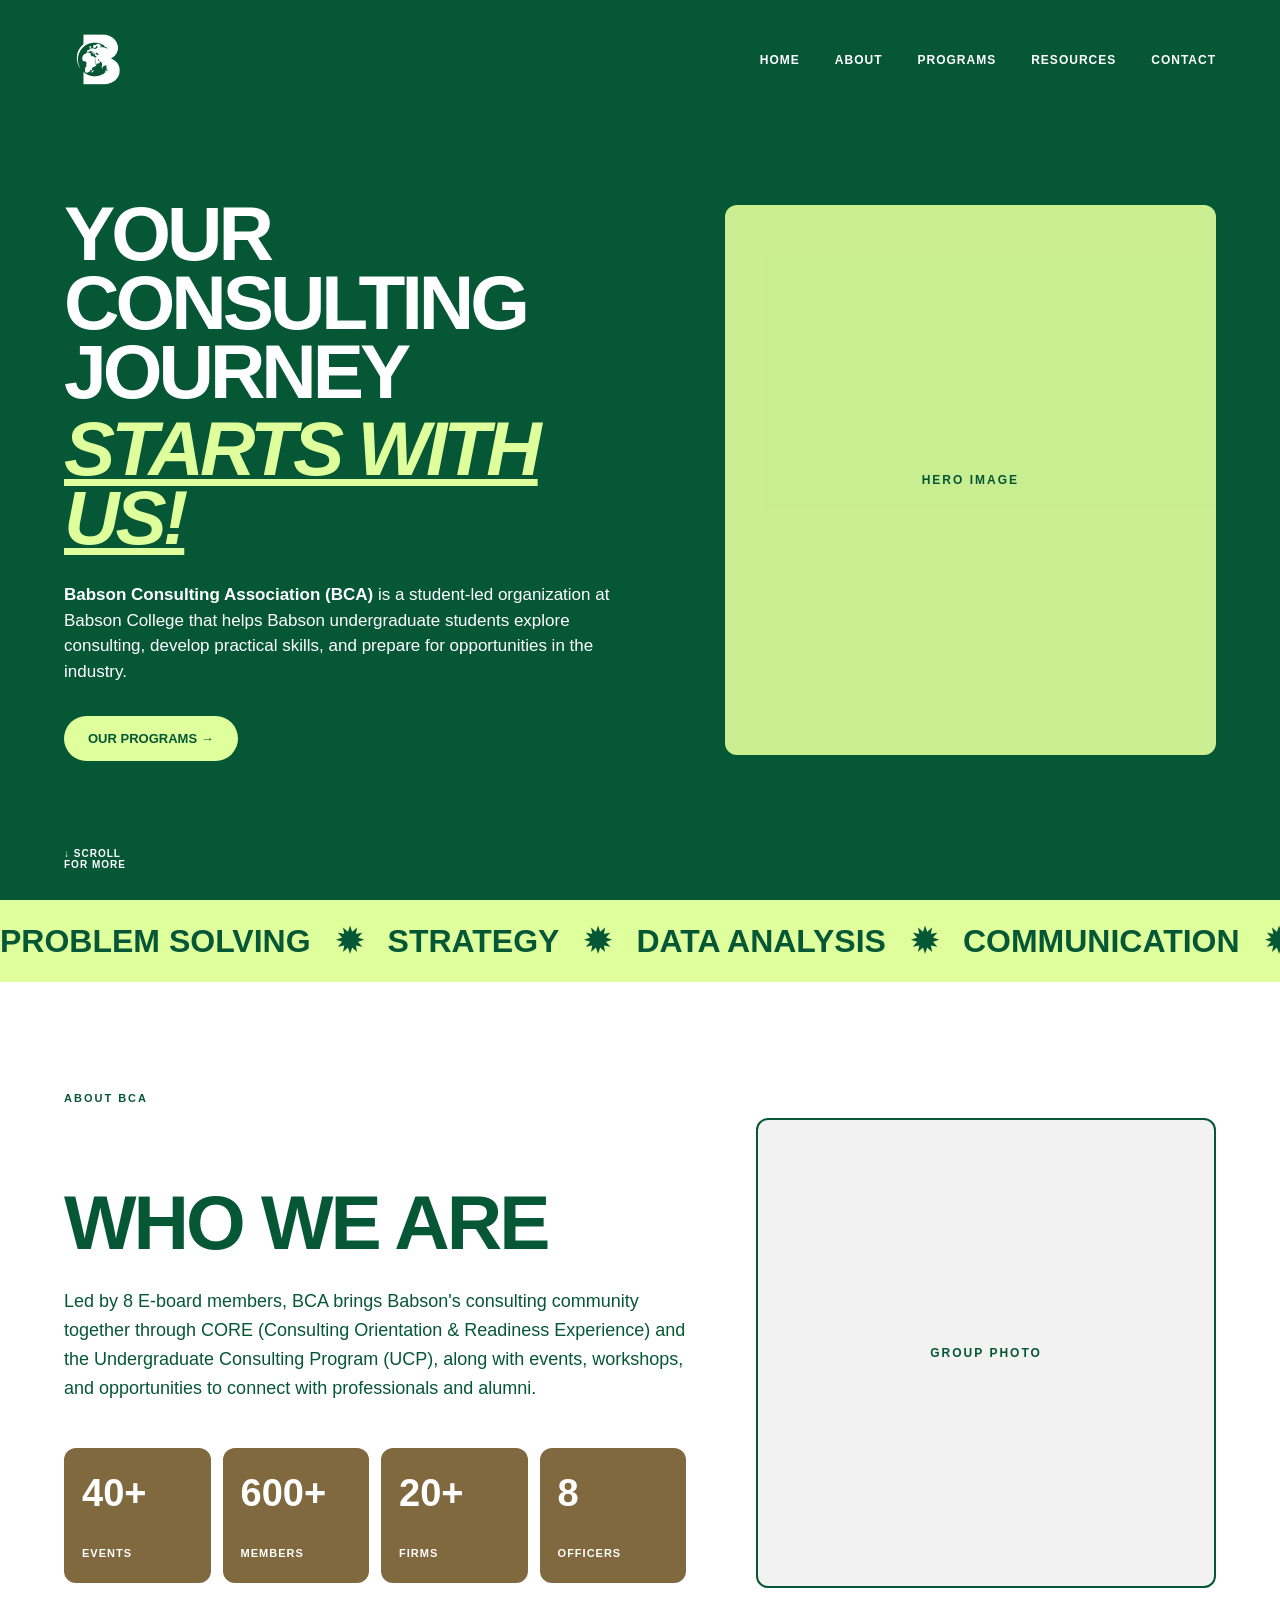
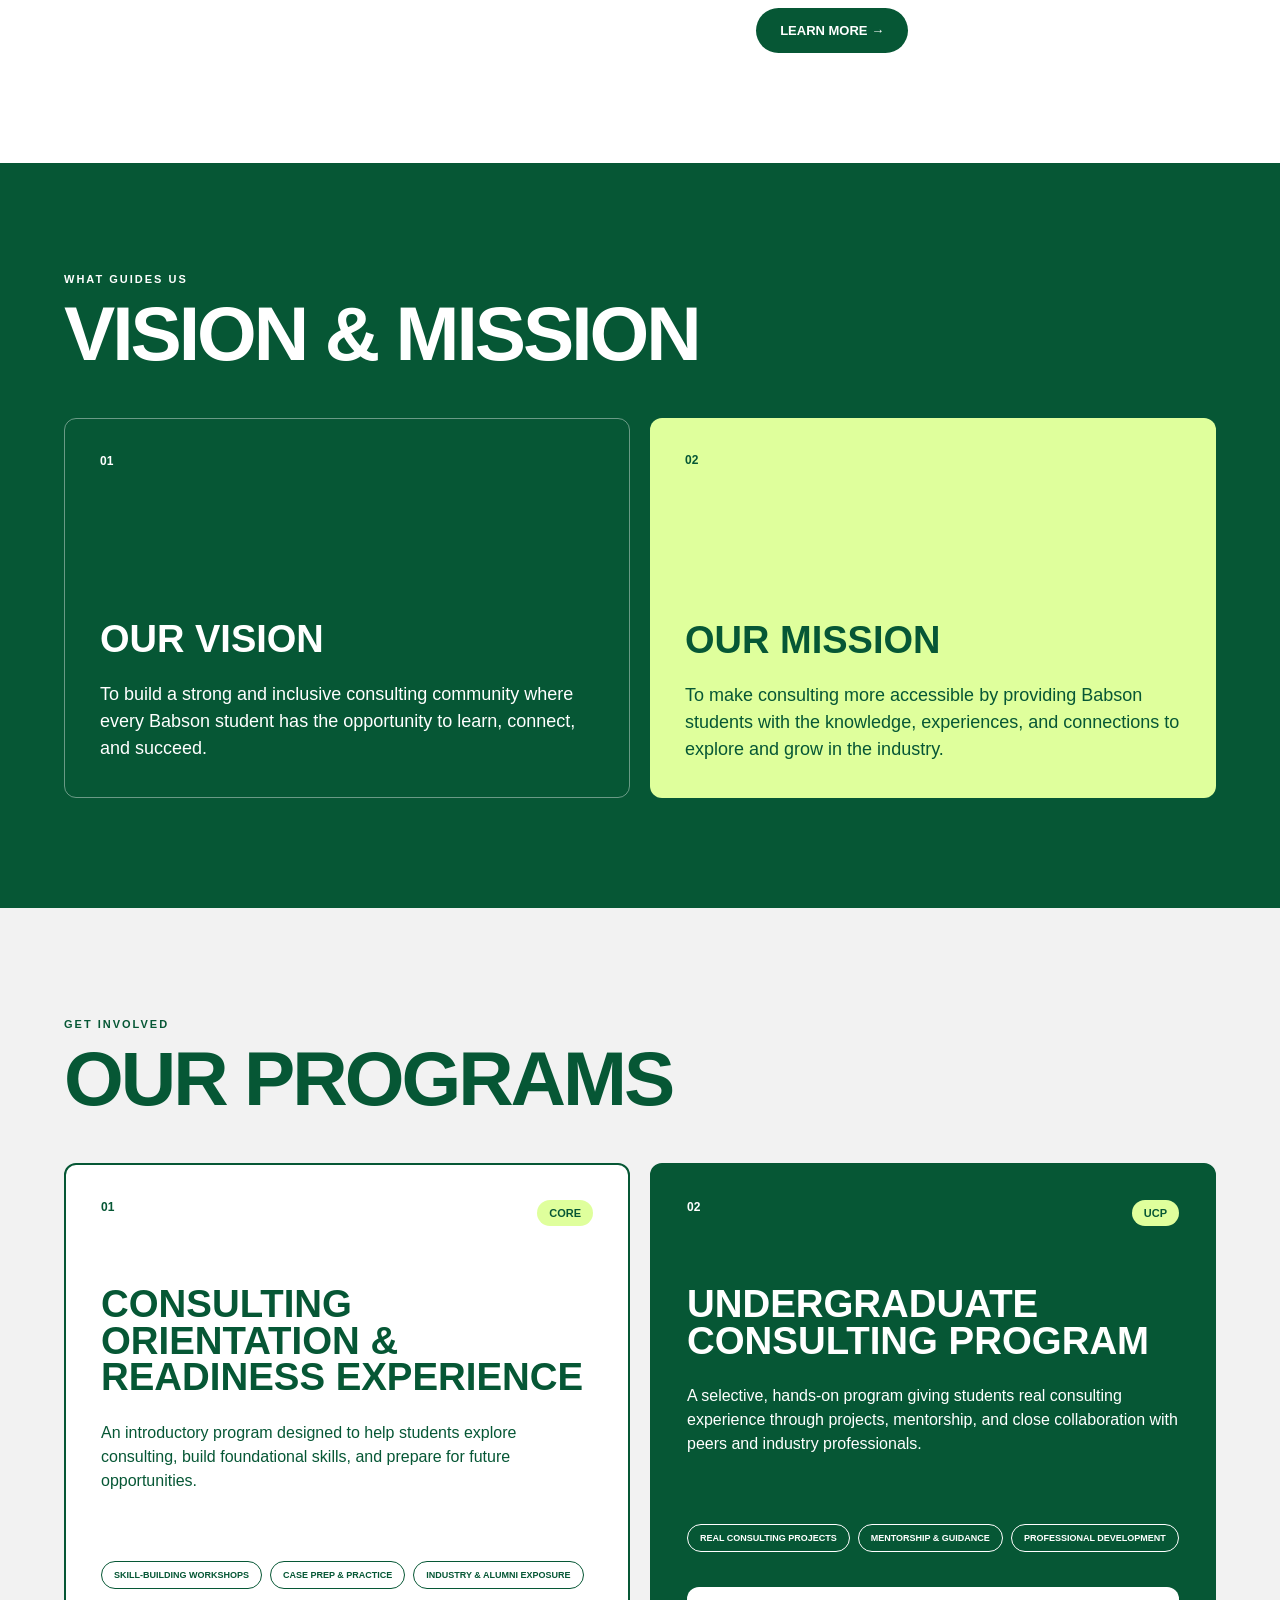
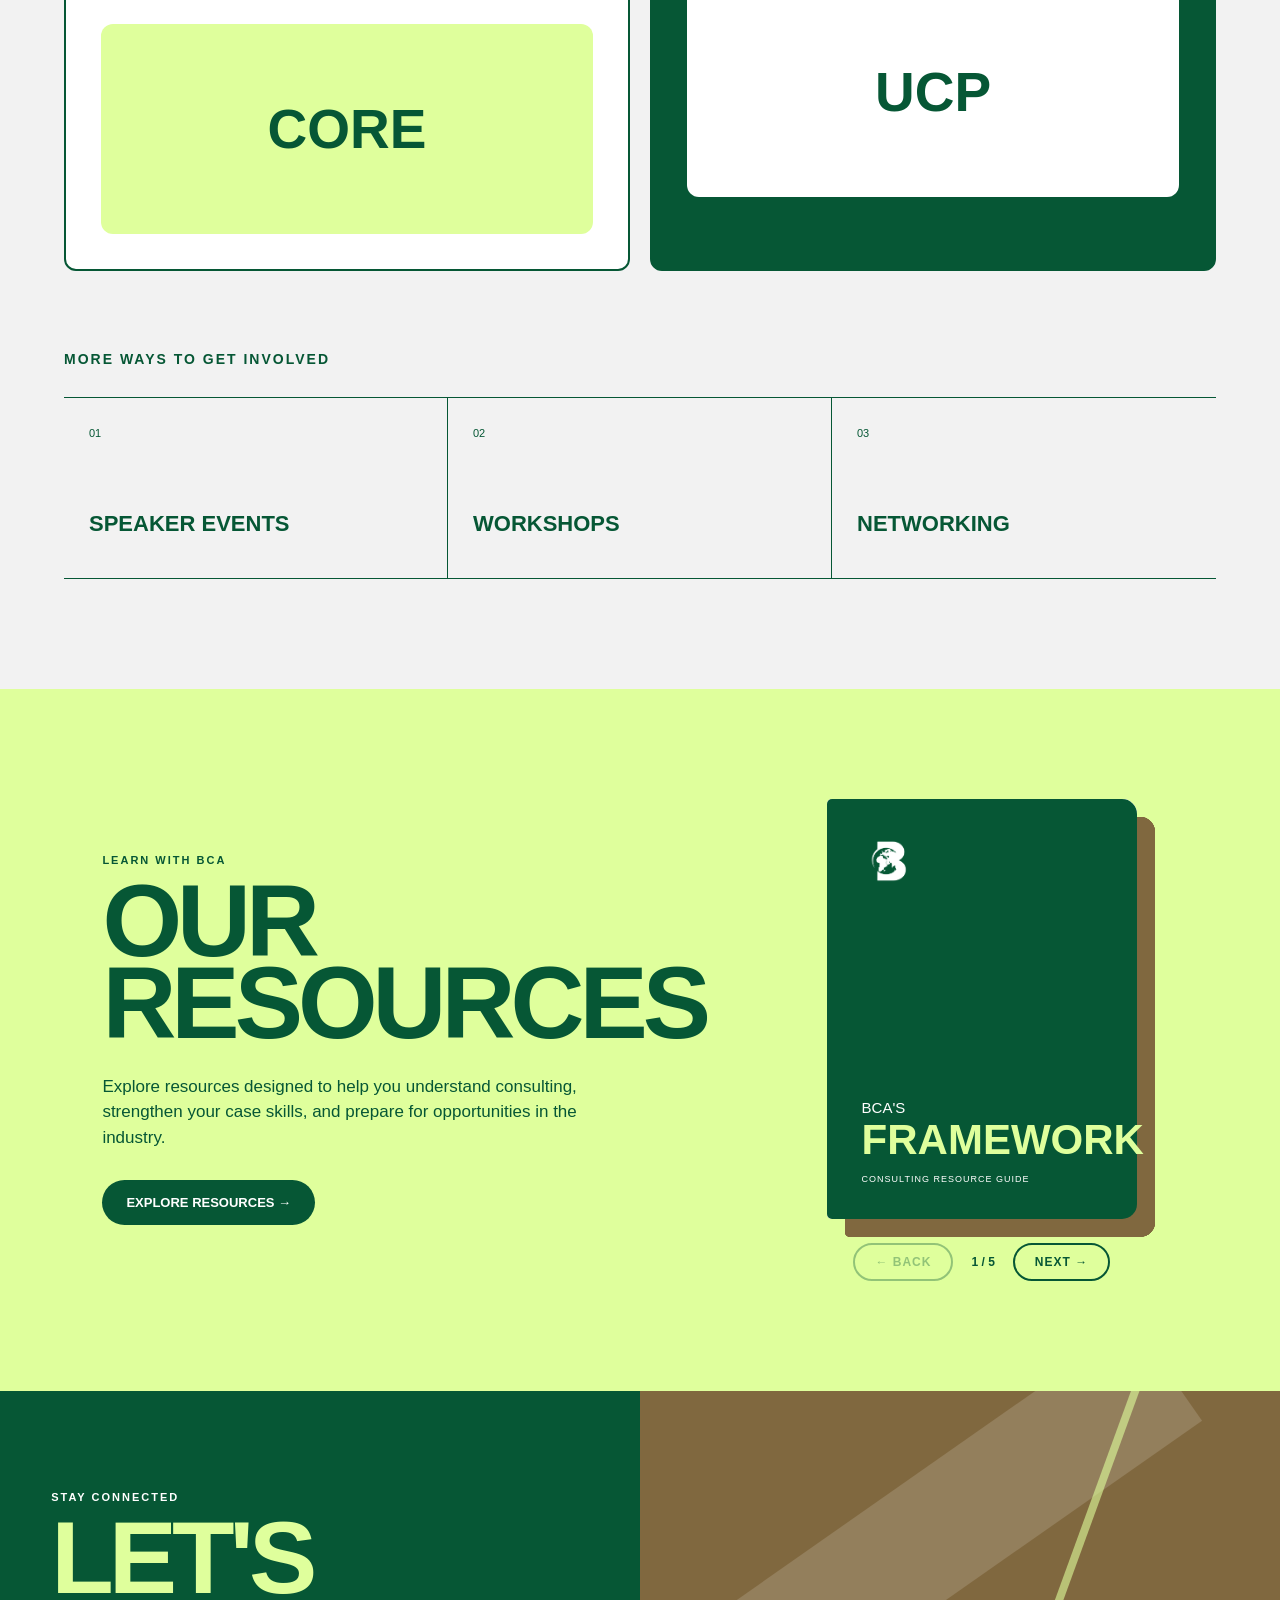
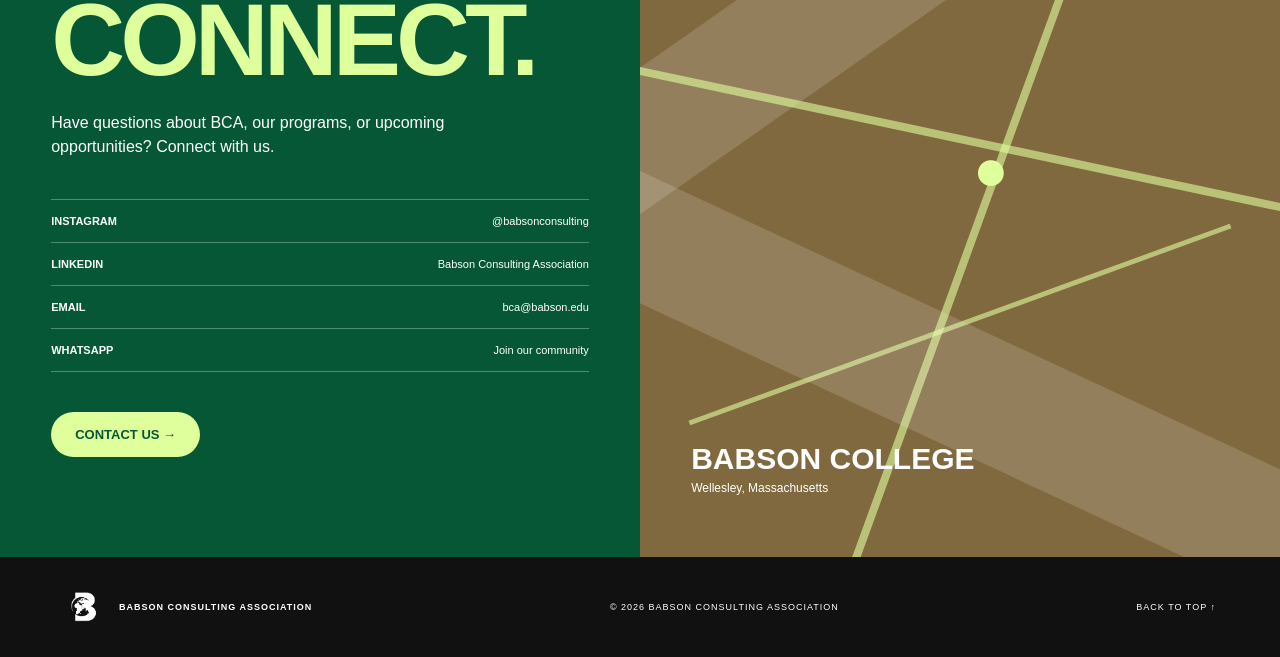
==== index.html @ 7d738c9d "bca" ====
<!DOCTYPE html>
<html lang="en">

<head>
    <meta charset="UTF-8">
    <meta name="viewport" content="width=device-width, initial-scale=1.0">
    <title>Babson Consulting Association</title>
    <link rel="stylesheet" href="style.css">
</head>

<body>

    <!-- NAVIGATION -->
    <header class="navbar">
        <a href="#home" class="logo">
            <img src="images/bca-logo-white.png" alt="Babson Consulting Association">
        </a>

        <nav>
            <a href="#home">HOME</a>
            <a href="#about">ABOUT</a>
            <a href="#programs">PROGRAMS</a>
            <a href="#resources">RESOURCES</a>
            <a href="#contact">CONTACT</a>
        </nav>
    </header>


    <!-- HERO -->
    <section id="home" class="hero">

        <div class="hero-content">
            <h1>
                YOUR CONSULTING JOURNEY
                <em>STARTS WITH US!</em>
            </h1>

            <p>
                <strong>Babson Consulting Association (BCA)</strong> is a
                student-led organization at Babson College that helps Babson
                undergraduate students explore consulting, develop practical
                skills, and prepare for opportunities in the industry.
            </p>

            <a href="#programs" class="button light-button">
                OUR PROGRAMS →
            </a>
        </div>

        <!-- IMAGE PLACEHOLDER -->
        <div class="hero-image placeholder">
            <span>HERO IMAGE</span>
        </div>

        <a href="#about" class="scroll-more">
            ↓ SCROLL<br>FOR MORE
        </a>

    </section>


    <!-- SKILLS STRIP -->
    <section class="skills-strip">
        <div class="marquee">
            <div class="marquee-track">
                <p>
                    PROBLEM SOLVING
                    <span>✹</span>
                    STRATEGY
                    <span>✹</span>
                    DATA ANALYSIS
                    <span>✹</span>
                    COMMUNICATION
                    <span>✹</span>
                    TEAMWORK
                    <span>✹</span>
                    LEADERSHIP
                    <span>✹</span>
                    PRESENTATION
                    <span>✹</span>
                    PUBLIC SPEAKING
                    <span>✹</span>
                </p>
                <!-- duplicate for seamless loop -->
                <p aria-hidden="true">
                    PROBLEM SOLVING
                    <span>✹</span>
                    STRATEGY
                    <span>✹</span>
                    DATA ANALYSIS
                    <span>✹</span>
                    COMMUNICATION
                    <span>✹</span>
                    TEAMWORK
                    <span>✹</span>
                    LEADERSHIP
                    <span>✹</span>
                    PRESENTATION
                    <span>✹</span>
                    PUBLIC SPEAKING
                    <span>✹</span>
                </p>
            </div>
        </div>
    </section>


    <!-- WHO WE ARE -->
    <section id="about" class="about">

        <div class="section-label">ABOUT BCA</div>

        <div class="about-content">

            <div class="about-text">
                <h2>WHO WE ARE</h2>

                <p>
                    Led by 8 E-board members, BCA brings Babson's consulting
                    community together through CORE (Consulting Orientation &
                    Readiness Experience) and the Undergraduate Consulting
                    Program (UCP), along with events, workshops, and
                    opportunities to connect with professionals and alumni.
                </p>

                <div class="stats">

                    <div class="stat-card">
                        <strong>40+</strong>
                        <span>EVENTS</span>
                    </div>

                    <div class="stat-card">
                        <strong>600+</strong>
                        <span>MEMBERS</span>
                    </div>

                    <div class="stat-card">
                        <strong>20+</strong>
                        <span>FIRMS</span>
                    </div>

                    <div class="stat-card">
                        <strong>8</strong>
                        <span>OFFICERS</span>
                    </div>

                </div>
            </div>

            <div class="about-visual">
                <div class="about-image placeholder">
                    <span>GROUP PHOTO</span>
                </div>

                <a href="#programs" class="button green-button">
                    LEARN MORE →
                </a>
            </div>

        </div>

    </section>


    <!-- VISION AND MISSION -->
    <section class="vision-mission">

        <div class="section-heading">
            <span>WHAT GUIDES US</span>
            <h2>VISION &amp; MISSION</h2>
        </div>

        <div class="vision-grid">

            <article class="vision-card">
                <div class="card-number">01</div>

                <h3>OUR VISION</h3>

                <p>
                    To build a strong and inclusive consulting community where
                    every Babson student has the opportunity to learn, connect,
                    and succeed.
                </p>
            </article>

            <article class="vision-card light">
                <div class="card-number">02</div>

                <h3>OUR MISSION</h3>

                <p>
                    To make consulting more accessible by providing Babson
                    students with the knowledge, experiences, and connections
                    to explore and grow in the industry.
                </p>
            </article>

        </div>

    </section>


    <!-- PROGRAMS -->
    <section id="programs" class="programs">

        <div class="section-heading">
            <span>GET INVOLVED</span>
            <h2>OUR PROGRAMS</h2>
        </div>

        <div class="program-grid">

            <!-- CORE -->
            <article class="program-card">

                <div class="program-top">
                    <span class="program-number">01</span>
                    <span class="program-tag">CORE</span>
                </div>

                <h3>
                    CONSULTING ORIENTATION &amp;<br>
                    READINESS EXPERIENCE
                </h3>

                <p>
                    An introductory program designed to help students explore
                    consulting, build foundational skills, and prepare for
                    future opportunities.
                </p>

                <div class="program-features">
                    <span>SKILL-BUILDING WORKSHOPS</span>
                    <span>CASE PREP &amp; PRACTICE</span>
                    <span>INDUSTRY &amp; ALUMNI EXPOSURE</span>
                </div>

                <div class="program-shape">
                    CORE
                </div>

            </article>


            <!-- UCP -->
            <article class="program-card ucp">

                <div class="program-top">
                    <span class="program-number">02</span>
                    <span class="program-tag">UCP</span>
                </div>

                <h3>
                    UNDERGRADUATE<br>
                    CONSULTING PROGRAM
                </h3>

                <p>
                    A selective, hands-on program giving students real
                    consulting experience through projects, mentorship, and
                    close collaboration with peers and industry professionals.
                </p>

                <div class="program-features">
                    <span>REAL CONSULTING PROJECTS</span>
                    <span>MENTORSHIP &amp; GUIDANCE</span>
                    <span>PROFESSIONAL DEVELOPMENT</span>
                </div>

                <div class="program-shape">
                    UCP
                </div>

            </article>

        </div>


        <!-- OTHER OPPORTUNITIES -->
        <div class="opportunities">

            <h3>MORE WAYS TO GET INVOLVED</h3>

            <div class="opportunity-grid">

                <div>
                    <span>01</span>
                    <h4>SPEAKER EVENTS</h4>
                </div>

                <div>
                    <span>02</span>
                    <h4>WORKSHOPS</h4>
                </div>

                <div>
                    <span>03</span>
                    <h4>NETWORKING</h4>
                </div>

            </div>

        </div>

    </section>


    <!-- RESOURCES -->
    <section id="resources" class="resources">

        <div class="resource-text">
            <span class="section-label">LEARN WITH BCA</span>

            <h2>OUR<br>RESOURCES</h2>

            <p>
                Explore resources designed to help you understand consulting,
                strengthen your case skills, and prepare for opportunities in
                the industry.
            </p>

            <a href="#" class="button green-button">
                EXPLORE RESOURCES →
            </a>
        </div>

        <!-- FLIPBOOK: click "next" to flip through the pages -->
        <div class="resource-book">
            <div class="flipbook" id="flipbook">

                <div class="fb-page fb-cover">
                    <img src="images/bca-logo-white.png" alt="">
                    <span>BCA'S</span>
                    <strong>FRAMEWORK</strong>
                    <small>CONSULTING RESOURCE GUIDE</small>
                </div>

                <div class="fb-page">
                    <span class="page-number">01</span>
                    <h4>RESEARCH</h4>
                </div>

                <div class="fb-page">
                    <span class="page-number">02</span>
                    <h4>STRATEGY</h4>
                </div>

                <div class="fb-page">
                    <span class="page-number">03</span>
                    <h4>ANALYSIS</h4>
                </div>

                <div class="fb-page fb-last">
                    <span class="page-number">04</span>
                    <h4>DELIVERY</h4>
                    <a href="#" class="button green-button">EXPLORE MORE →</a>
                </div>

            </div>

            <div class="flipbook-controls">
                <button type="button" class="fb-prev" aria-label="Previous page">← BACK</button>
                <span class="fb-progress"><span id="fbCurrent">1</span> / <span id="fbTotal">5</span></span>
                <button type="button" class="fb-next" aria-label="Next page">NEXT →</button>
            </div>
        </div>

    </section>


    <!-- CONTACT -->
    <section id="contact" class="contact">

        <div class="contact-info">

            <span class="section-label">STAY CONNECTED</span>

            <h2>LET'S<br>CONNECT.</h2>

            <p>
                Have questions about BCA, our programs, or upcoming
                opportunities? Connect with us.
            </p>

            <div class="contact-links">

                <a href="#">INSTAGRAM <span>@babsonconsulting</span></a>

                <a href="#">
                    LINKEDIN
                    <span>Babson Consulting Association</span>
                </a>

                <a href="mailto:bca@babson.edu">
                    EMAIL
                    <span>bca@babson.edu</span>
                </a>

                <a href="#">
                    WHATSAPP
                    <span>Join our community</span>
                </a>

            </div>

            <a href="mailto:bca@babson.edu" class="button light-button">
                CONTACT US →
            </a>

        </div>


        <!-- MAP PLACEHOLDER -->
        <div class="map-placeholder">

            <div class="map-line line-one"></div>
            <div class="map-line line-two"></div>
            <div class="map-line line-three"></div>

            <div class="map-pin">●</div>

            <div class="map-label">
                <strong>BABSON COLLEGE</strong>
                <span>Wellesley, Massachusetts</span>
            </div>

        </div>

    </section>


    <!-- FOOTER -->
    <footer>

        <div class="footer-brand">
            <img src="images/bca-logo-white.png" alt="BCA">
            <span>BABSON CONSULTING ASSOCIATION</span>
        </div>

        <p>© 2026 BABSON CONSULTING ASSOCIATION</p>

        <a href="#home">BACK TO TOP ↑</a>

    </footer>

    <script>
        const flipbook = document.getElementById('flipbook');
        const pages = Array.from(flipbook.querySelectorAll('.fb-page'));
        const prevBtn = document.querySelector('.fb-prev');
        const nextBtn = document.querySelector('.fb-next');
        const currentLabel = document.getElementById('fbCurrent');
        document.getElementById('fbTotal').textContent = pages.length;

        let flippedCount = 0;

        function render() {
            pages.forEach((page, i) => {
                const isFlipped = i < flippedCount;
                page.classList.toggle('flipped', isFlipped);
                page.style.zIndex = isFlipped ? i + 1 : pages.length - i;
            });
            currentLabel.textContent = flippedCount + 1;
            prevBtn.disabled = flippedCount === 0;
            nextBtn.disabled = flippedCount === pages.length - 1;
        }

        prevBtn.addEventListener('click', () => {
            if (flippedCount > 0) {
                flippedCount--;
                render();
            }
        });

        nextBtn.addEventListener('click', () => {
            if (flippedCount < pages.length - 1) {
                flippedCount++;
                render();
            }
        });

        render();
    </script>

</body>

</html>
---- style.css ----
/* ------------------------------
   BCA WEBSITE
------------------------------ */

:root {
    --green: #065735;
    --light-green: #dfff9c;
    --white: #ffffff;
    --gray: #f2f2f2;
    --brown: #80683f;
    --black: #111111;
    --space: 16px;
    --radius: 12px;
}


/* ------------------------------
   GLOBAL
------------------------------ */

* {
    box-sizing: border-box;
}

html {
    scroll-behavior: smooth;
}

body {
    margin: 0;
    font-family: Helvetica, Arial, sans-serif;
    color: var(--green);
    background: var(--white);
}

h1,
h2,
h3,
h4,
p {
    margin-top: 0;
}

a {
    color: inherit;
}

img {
    display: block;
    max-width: 100%;
}

section {
    overflow: hidden;
}

.placeholder {
    display: flex;
    align-items: center;
    justify-content: center;
    font-size: 12px;
    font-weight: bold;
    letter-spacing: 2px;
}


/* ------------------------------
   BUTTONS
------------------------------ */

.button {
    display: inline-block;
    padding: 15px 24px;
    border-radius: 50px;
    text-decoration: none;
    font-size: 13px;
    font-weight: bold;
    transition: 0.2s ease;
}

.button:hover {
    transform: translateY(-3px);
}

.light-button {
    background: var(--light-green);
    color: var(--green);
}

.green-button {
    background: var(--green);
    color: var(--white);
}


/* ------------------------------
   NAVIGATION
------------------------------ */

.navbar {
    position: fixed;
    top: 0;
    left: 0;
    z-index: 100;
    width: 100%;
    padding: 25px 5%;
    display: flex;
    justify-content: space-between;
    align-items: center;
    background: var(--green);
}

.logo img {
    width: 70px;
}

.navbar nav {
    display: flex;
    gap: 35px;
}

.navbar nav a {
    color: var(--white);
    text-decoration: none;
    font-size: 12px;
    font-weight: bold;
    letter-spacing: 1px;
}

.navbar nav a:hover {
    text-decoration: underline;
}


/* ------------------------------
   HERO
------------------------------ */

.hero {
    min-height: 100vh;
    background: var(--green);
    color: var(--white);
    padding: 150px 5% 90px;
    display: grid;
    grid-template-columns: 1.1fr 0.9fr;
    gap: 60px;
    align-items: center;
    position: relative;
}

.hero-content {
    position: relative;
    z-index: 2;
}

.hero h1 {
    max-width: 850px;
    margin-bottom: 30px;
    font-size: clamp(50px, 6vw, 95px);
    line-height: 0.9;
    letter-spacing: -4px;
}

.hero h1 em {
    display: block;
    margin-top: 8px;
    color: var(--light-green);
    font-weight: inherit;
    text-decoration: underline;
}

.hero p {
    max-width: 590px;
    margin-bottom: 32px;
    font-size: 17px;
    line-height: 1.5;
}

.hero-image {
    width: 100%;
    height: 550px;
    border-radius: var(--radius);
    background: var(--light-green);
    color: var(--green);
    opacity: 0.9;
}

.scroll-more {
    position: absolute;
    left: 5%;
    bottom: 30px;
    color: var(--white);
    text-decoration: none;
    font-size: 10px;
    font-weight: bold;
    letter-spacing: 1px;
}


/* ------------------------------
   SKILLS STRIP
------------------------------ */

.skills-strip {
    padding: 22px 0;
    background: var(--light-green);
    color: var(--green);
    overflow: hidden;
}

.marquee {
    overflow: hidden;
    width: 100%;
}

.marquee-track {
    display: flex;
    width: max-content;
    animation: marquee-scroll 25s linear infinite;
}

.skills-strip p {
    display: flex;
    align-items: center;
    margin: 0;
    white-space: nowrap;
    font-size: clamp(20px, 2.5vw, 38px);
    font-weight: bold;
}

.skills-strip span {
    padding: 0 25px;
}

@keyframes marquee-scroll {
    from {
        transform: translateX(0);
    }

    to {
        transform: translateX(-50%);
    }
}


/* ------------------------------
   GENERAL SECTION TITLES
------------------------------ */

.section-label,
.section-heading span {
    display: block;
    margin-bottom: 14px;
    font-size: 11px;
    font-weight: bold;
    letter-spacing: 2px;
}

.section-heading {
    margin-bottom: 50px;
}

.section-heading h2 {
    margin: 0;
    font-size: clamp(45px, 6vw, 85px);
    line-height: 0.9;
    letter-spacing: -3px;
}


/* ------------------------------
   WHO WE ARE
------------------------------ */

.about {
    padding: 110px 5%;
    background: var(--white);
}

.about-content {
    display: grid;
    grid-template-columns: 1.15fr 0.85fr;
    gap: 70px;
    align-items: center;
}

.about h2 {
    margin-bottom: 30px;
    font-size: clamp(50px, 6vw, 85px);
    line-height: 0.9;
    letter-spacing: -3px;
}

.about-text > p {
    max-width: 650px;
    margin-bottom: 45px;
    font-size: 18px;
    line-height: 1.6;
}

.stats {
    display: grid;
    grid-template-columns: repeat(4, 1fr);
    gap: 12px;
}

.stat-card {
    min-height: 135px;
    padding: 24px 18px;
    background: var(--brown);
    color: var(--white);
    border-radius: var(--radius);
    display: flex;
    flex-direction: column;
    justify-content: space-between;
}

.stat-card strong {
    font-size: 38px;
}

.stat-card span {
    font-size: 11px;
    font-weight: bold;
    letter-spacing: 1px;
}

.about-visual {
    display: flex;
    flex-direction: column;
    align-items: flex-start;
    gap: 20px;
}

.about-image {
    width: 100%;
    height: 470px;
    background: var(--gray);
    border-radius: var(--radius);
    border: 2px solid var(--green);
}


/* ------------------------------
   VISION & MISSION
------------------------------ */

.vision-mission {
    padding: 110px 5%;
    background: var(--green);
    color: var(--white);
}

.vision-grid {
    display: grid;
    grid-template-columns: 1fr 1fr;
    gap: 20px;
}

.vision-card {
    min-height: 380px;
    padding: 35px;
    border: 1px solid rgba(255, 255, 255, 0.4);
    border-radius: var(--radius);
    display: flex;
    flex-direction: column;
}

.vision-card.light {
    background: var(--light-green);
    color: var(--green);
    border: none;
}

.card-number {
    margin-bottom: auto;
    font-size: 12px;
    font-weight: bold;
}

.vision-card h3 {
    margin: 40px 0 20px;
    font-size: 38px;
}

.vision-card p {
    max-width: 550px;
    margin-bottom: 0;
    font-size: 18px;
    line-height: 1.5;
}


/* ------------------------------
   PROGRAMS
------------------------------ */

.programs {
    padding: 110px 5%;
    background: var(--gray);
}

.program-grid {
    display: grid;
    grid-template-columns: 1fr 1fr;
    gap: 20px;
}

.program-card {
    padding: 35px;
    background: var(--white);
    border: 2px solid var(--green);
    border-radius: var(--radius);
}

.program-card.ucp {
    background: var(--green);
    color: var(--white);
}

.program-top {
    margin-bottom: 60px;
    display: flex;
    justify-content: space-between;
}

.program-number {
    font-size: 12px;
    font-weight: bold;
}

.program-tag {
    padding: 7px 12px;
    background: var(--light-green);
    color: var(--green);
    border-radius: 50px;
    font-size: 11px;
    font-weight: bold;
}

.program-card h3 {
    margin-bottom: 25px;
    font-size: clamp(28px, 3vw, 45px);
    line-height: 0.95;
}

.program-card > p {
    max-width: 600px;
    min-height: 110px;
    font-size: 16px;
    line-height: 1.5;
}

.program-features {
    margin: 30px 0;
    display: flex;
    flex-wrap: wrap;
    gap: 8px;
}

.program-features span {
    padding: 8px 12px;
    border: 1px solid currentColor;
    border-radius: 50px;
    font-size: 9px;
    font-weight: bold;
}

.program-shape {
    height: 210px;
    margin-top: 35px;
    background: var(--light-green);
    color: var(--green);
    border-radius: var(--radius);
    display: flex;
    align-items: center;
    justify-content: center;
    font-size: 55px;
    font-weight: bold;
}

.ucp .program-shape {
    background: var(--white);
}

.opportunities {
    margin-top: 80px;
}

.opportunities > h3 {
    margin-bottom: 30px;
    font-size: 14px;
    letter-spacing: 2px;
}

.opportunity-grid {
    display: grid;
    grid-template-columns: repeat(3, 1fr);
    border-top: 1px solid var(--green);
    border-bottom: 1px solid var(--green);
}

.opportunity-grid div {
    min-height: 180px;
    padding: 25px;
    border-right: 1px solid var(--green);
}

.opportunity-grid div:last-child {
    border-right: none;
}

.opportunity-grid span {
    font-size: 11px;
}

.opportunity-grid h4 {
    margin-top: 70px;
    margin-bottom: 0;
    font-size: 22px;
}


/* ------------------------------
   RESOURCES
------------------------------ */

.resources {
    min-height: 700px;
    padding: 110px 8%;
    background: var(--light-green);
    display: grid;
    grid-template-columns: 1fr 1fr;
    gap: 80px;
    align-items: center;
}

.resource-text h2 {
    margin-bottom: 30px;
    font-size: clamp(60px, 8vw, 110px);
    line-height: 0.8;
    letter-spacing: -5px;
}

.resource-text p {
    max-width: 500px;
    margin-bottom: 30px;
    font-size: 17px;
    line-height: 1.5;
}

.resource-book {
    min-height: 450px;
    display: flex;
    flex-direction: column;
    align-items: center;
    gap: 24px;
    perspective: 1400px;
}

.flipbook {
    position: relative;
    width: 310px;
    height: 420px;
    transform-style: preserve-3d;
}

/* pages stack in order; flipped pages rotate back like real paper */
.fb-page {
    position: absolute;
    inset: 0;
    padding: 35px;
    background: var(--gray);
    color: var(--green);
    border-radius: 5px 15px 15px 5px;
    box-shadow: 18px 18px 0 var(--brown);
    transform-origin: left center;
    transform-style: preserve-3d;
    backface-visibility: hidden;
    transition: transform 0.6s ease;
    display: flex;
    flex-direction: column;
    justify-content: flex-end;
}

.fb-page.flipped {
    transform: rotateY(-160deg);
}

.fb-cover {
    background: var(--green);
    color: var(--white);
    justify-content: flex-start;
}

.fb-cover img {
    width: 55px;
    margin-bottom: auto;
}

.fb-cover span {
    font-size: 15px;
}

.fb-cover strong {
    margin: 5px 0 15px;
    color: var(--light-green);
    font-size: 42px;
    line-height: 0.9;
}

.fb-cover small {
    font-size: 9px;
    letter-spacing: 1px;
}

.page-number {
    margin-bottom: auto;
    font-size: 12px;
    font-weight: bold;
}

.fb-page h4 {
    margin: 0;
    font-size: 26px;
}

.fb-last {
    background: var(--light-green);
    gap: 20px;
}

.flipbook-controls {
    display: flex;
    align-items: center;
    gap: 18px;
}

.fb-prev,
.fb-next {
    padding: 10px 20px;
    border: 2px solid var(--green);
    border-radius: 50px;
    background: none;
    color: var(--green);
    font-size: 12px;
    font-weight: bold;
    letter-spacing: 1px;
    cursor: pointer;
    transition: 0.2s ease;
}

.fb-prev:hover,
.fb-next:hover {
    background: var(--green);
    color: var(--white);
}

.fb-prev:disabled,
.fb-next:disabled {
    opacity: 0.35;
    cursor: default;
    background: none;
    color: var(--green);
}

.fb-progress {
    font-size: 12px;
    font-weight: bold;
}


/* ------------------------------
   CONTACT
------------------------------ */

.contact {
    min-height: 750px;
    background: var(--green);
    color: var(--white);
    display: grid;
    grid-template-columns: 1fr 1fr;
}

.contact-info {
    padding: 100px 8%;
}

.contact-info h2 {
    margin-bottom: 30px;
    color: var(--light-green);
    font-size: clamp(65px, 8vw, 110px);
    line-height: 0.8;
    letter-spacing: -5px;
}

.contact-info > p {
    max-width: 480px;
    margin-bottom: 40px;
    line-height: 1.5;
}

.contact-links {
    margin-bottom: 40px;
}

.contact-links a {
    padding: 15px 0;
    border-top: 1px solid rgba(255, 255, 255, 0.3);
    display: flex;
    justify-content: space-between;
    gap: 20px;
    color: var(--white);
    text-decoration: none;
    font-size: 11px;
    font-weight: bold;
}

.contact-links a:last-child {
    border-bottom: 1px solid rgba(255, 255, 255, 0.3);
}

.contact-links span {
    font-weight: normal;
}

.map-placeholder {
    min-height: 750px;
    position: relative;
    overflow: hidden;
    background: var(--brown);
}

.map-placeholder::before,
.map-placeholder::after {
    content: "";
    position: absolute;
    width: 800px;
    height: 120px;
    background: rgba(255, 255, 255, 0.15);
    transform: rotate(-35deg);
}

.map-placeholder::before {
    top: 150px;
    left: -200px;
}

.map-placeholder::after {
    bottom: 120px;
    left: -100px;
    transform: rotate(25deg);
}

.map-line {
    position: absolute;
    background: var(--light-green);
    opacity: 0.6;
}

.line-one {
    width: 120%;
    height: 8px;
    top: 45%;
    left: -10%;
    transform: rotate(12deg);
}

.line-two {
    width: 8px;
    height: 120%;
    left: 55%;
    top: -10%;
    transform: rotate(20deg);
}

.line-three {
    width: 90%;
    height: 5px;
    left: 5%;
    bottom: 30%;
    transform: rotate(-20deg);
}

.map-pin {
    position: absolute;
    top: 45%;
    left: 52%;
    color: var(--light-green);
    font-size: 60px;
    z-index: 2;
}

.map-label {
    position: absolute;
    left: 8%;
    bottom: 8%;
    z-index: 2;
    display: flex;
    flex-direction: column;
}

.map-label strong {
    font-size: 30px;
}

.map-label span {
    margin-top: 5px;
    font-size: 12px;
}


/* ------------------------------
   FOOTER
------------------------------ */

footer {
    padding: 30px 5%;
    background: var(--black);
    color: var(--white);
    display: flex;
    justify-content: space-between;
    align-items: center;
    gap: 30px;
    font-size: 9px;
    letter-spacing: 1px;
}

.footer-brand {
    display: flex;
    align-items: center;
    gap: 15px;
    font-weight: bold;
}

.footer-brand img {
    width: 40px;
}

footer p {
    margin: 0;
}

footer a {
    color: var(--white);
    text-decoration: none;
}


/* ------------------------------
   TABLET / MOBILE
------------------------------ */

@media (max-width: 900px) {

    .navbar {
        padding: 20px 5%;
    }

    .navbar nav {
        gap: 15px;
    }

    .navbar nav a {
        font-size: 9px;
    }

    .hero {
        grid-template-columns: 1fr;
        padding-top: 130px;
    }

    .hero-image {
        height: 400px;
    }

    .about-content,
    .program-grid,
    .resources,
    .contact {
        grid-template-columns: 1fr;
    }

    .vision-grid {
        grid-template-columns: 1fr;
    }

    .stats {
        grid-template-columns: repeat(2, 1fr);
    }

    .resource-book {
        min-height: 500px;
    }

    .map-placeholder {
        min-height: 550px;
    }
}


@media (max-width: 600px) {

    .navbar {
        align-items: flex-start;
    }

    .logo img {
        width: 50px;
    }

    .navbar nav {
        max-width: 230px;
        justify-content: flex-end;
        flex-wrap: wrap;
        gap: 8px 15px;
    }

    .hero {
        padding-top: 150px;
    }

    .hero h1 {
        letter-spacing: -2px;
    }

    .hero-image {
        height: 300px;
    }

    .stats {
        grid-template-columns: 1fr 1fr;
    }

    .about-image {
        height: 350px;
    }

    .opportunity-grid {
        grid-template-columns: 1fr;
    }

    .opportunity-grid div {
        min-height: 120px;
        border-right: none;
        border-bottom: 1px solid var(--green);
    }

    .opportunity-grid div:last-child {
        border-bottom: none;
    }

    .opportunity-grid h4 {
        margin-top: 40px;
    }

    .resource-text h2,
    .contact-info h2 {
        letter-spacing: -3px;
    }

    .book {
        width: 250px;
        height: 350px;
    }

    footer {
        flex-direction: column;
        align-items: flex-start;
    }
}
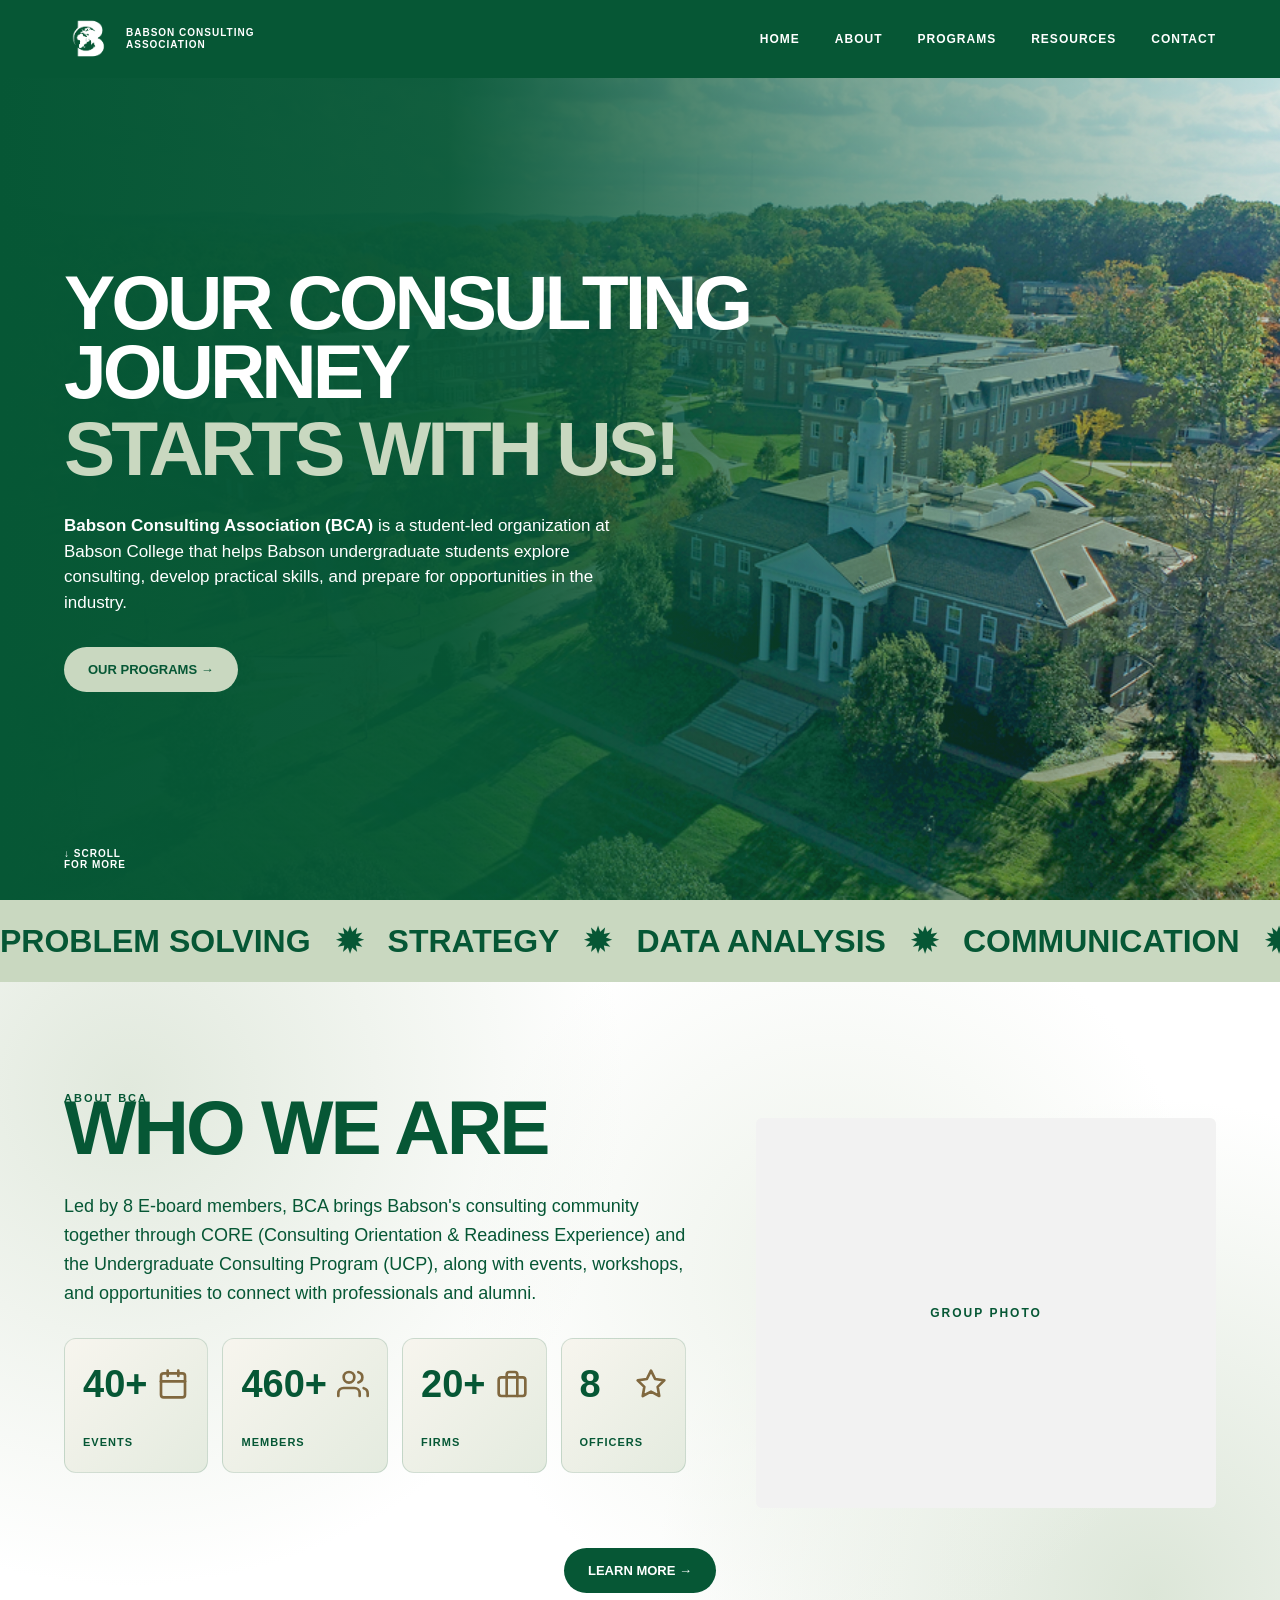
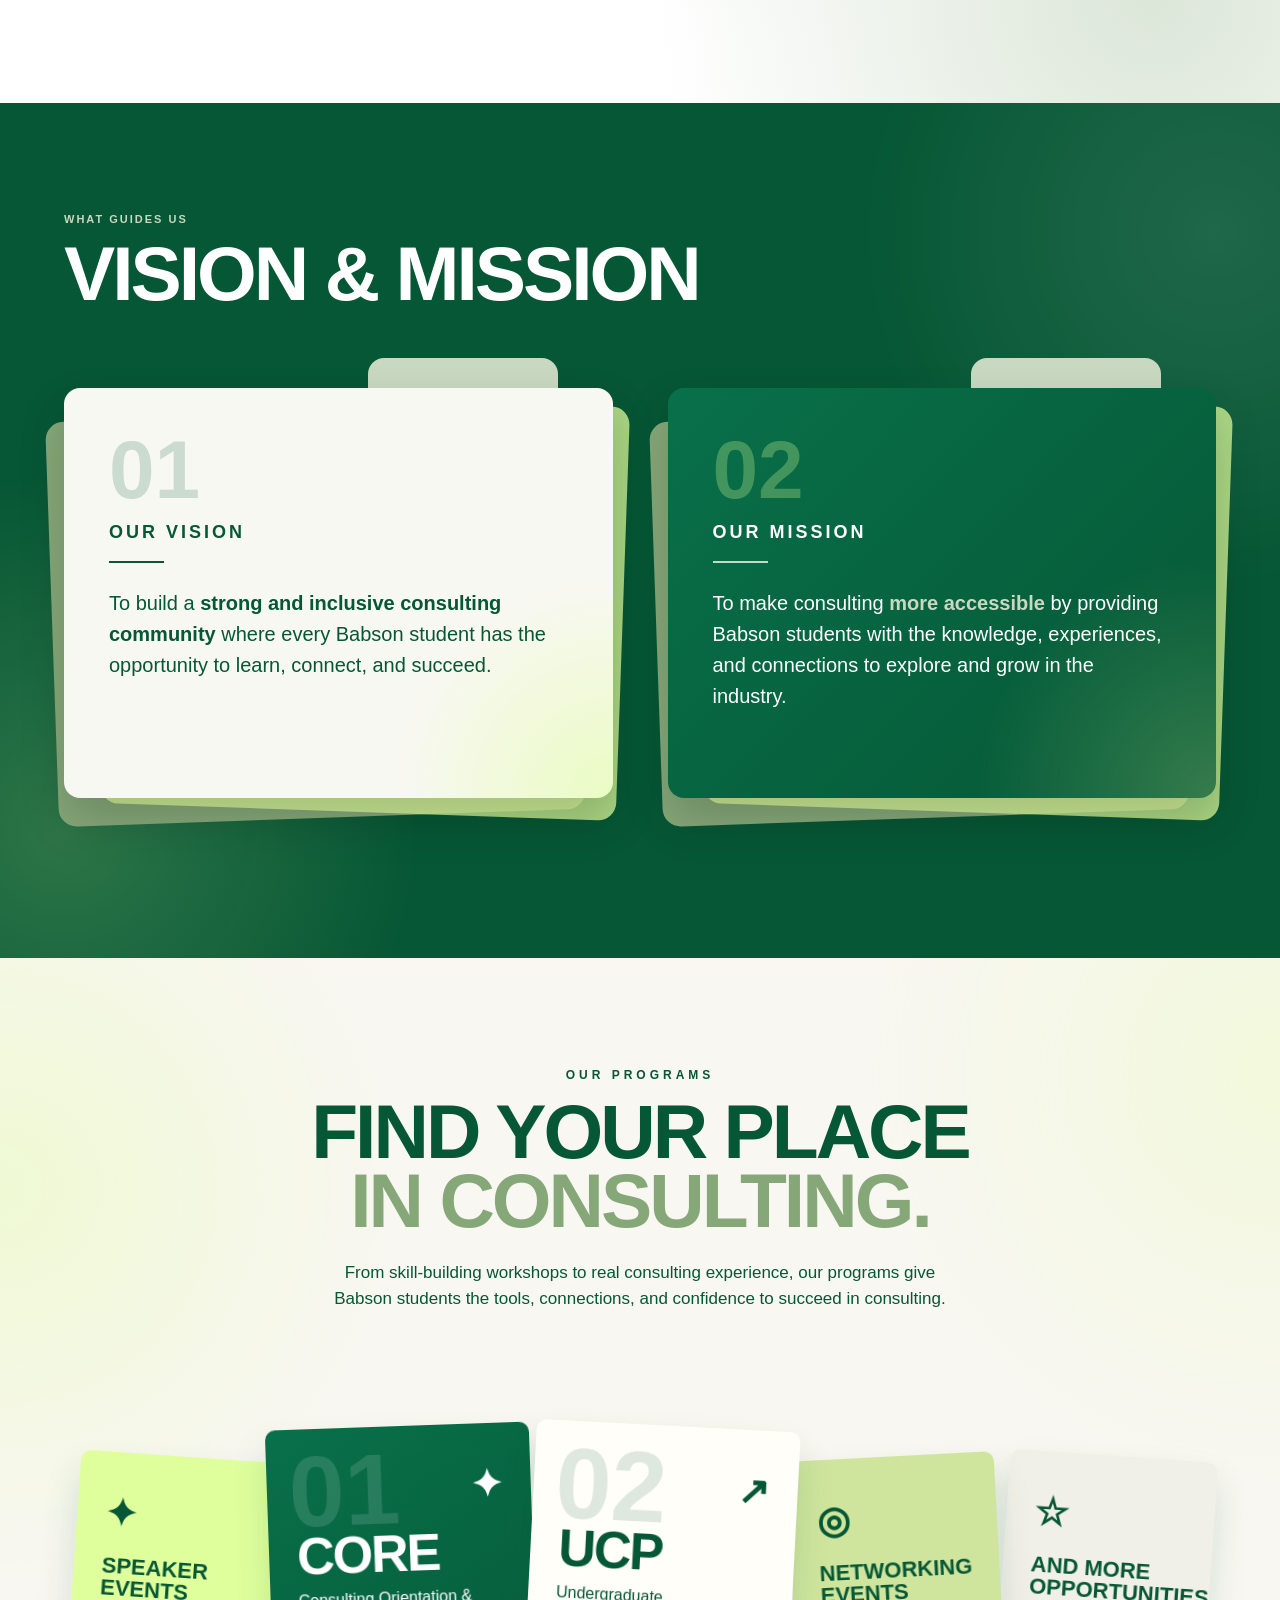
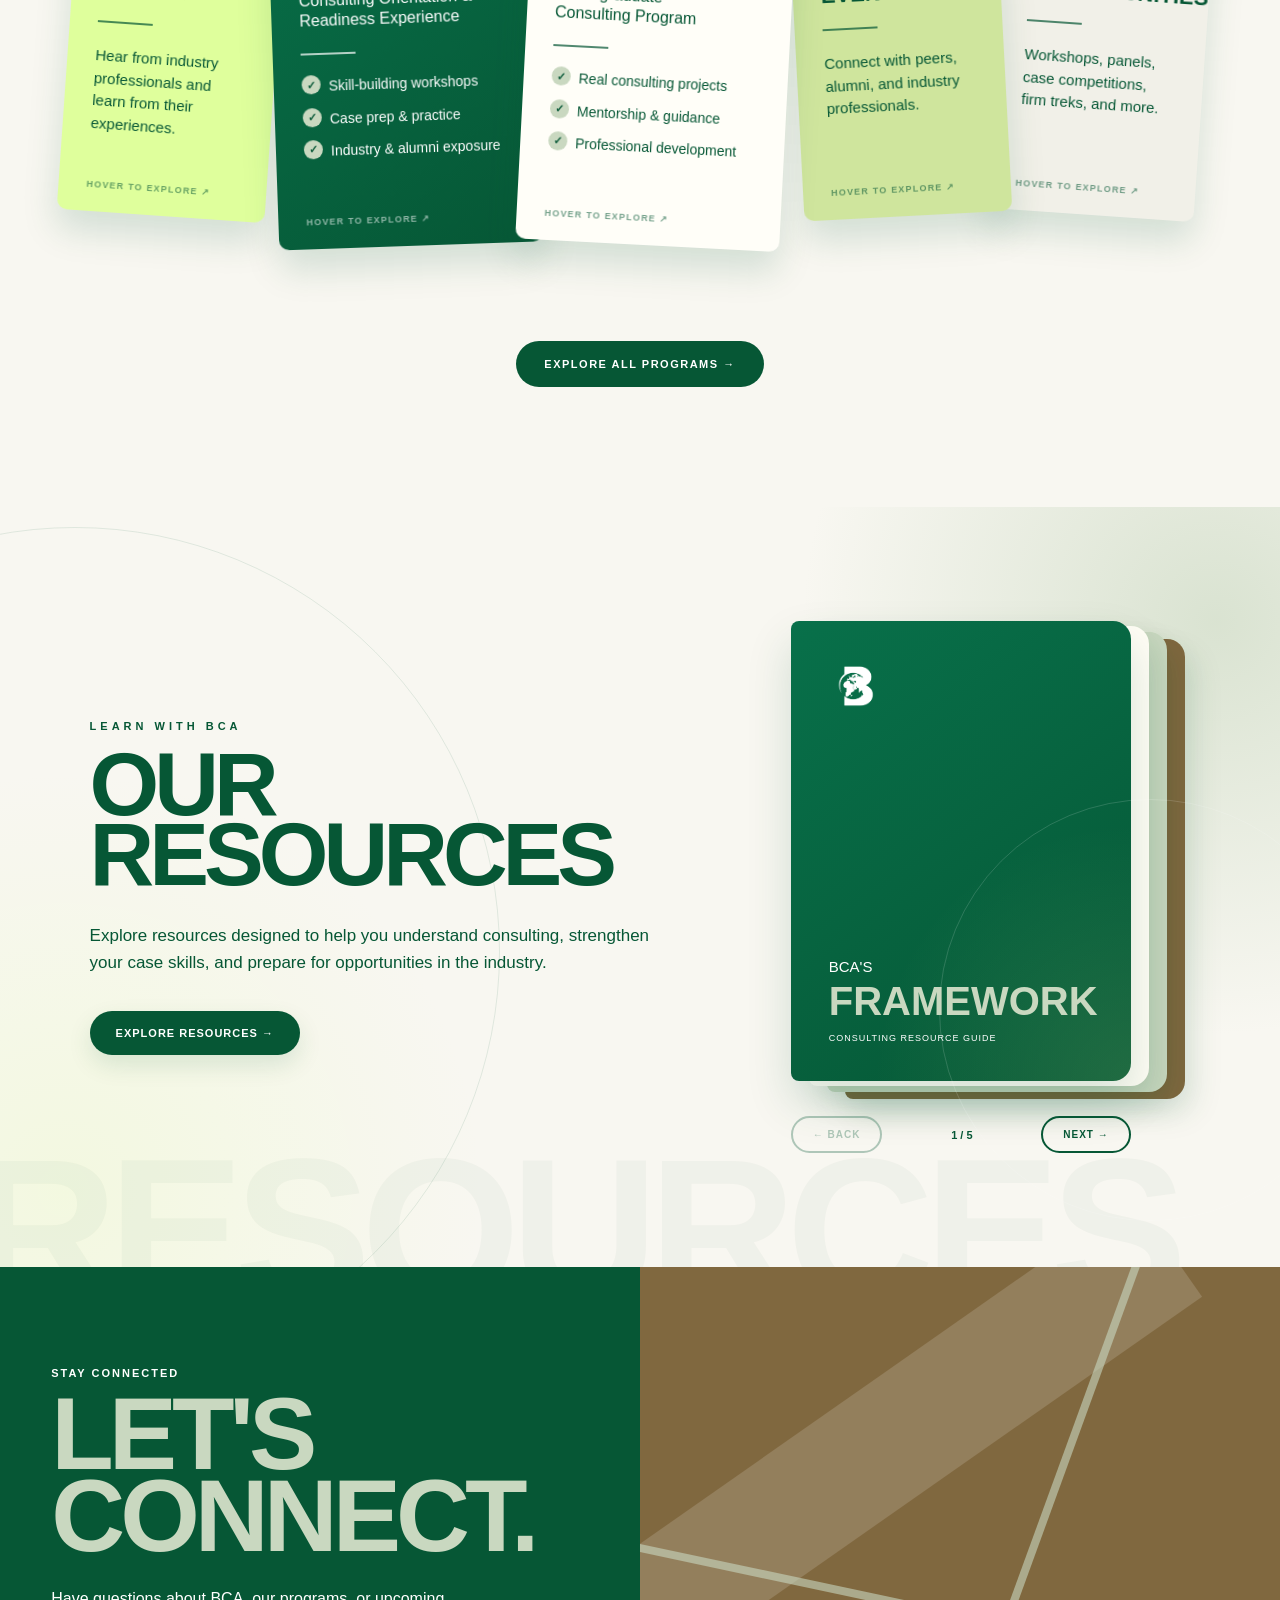
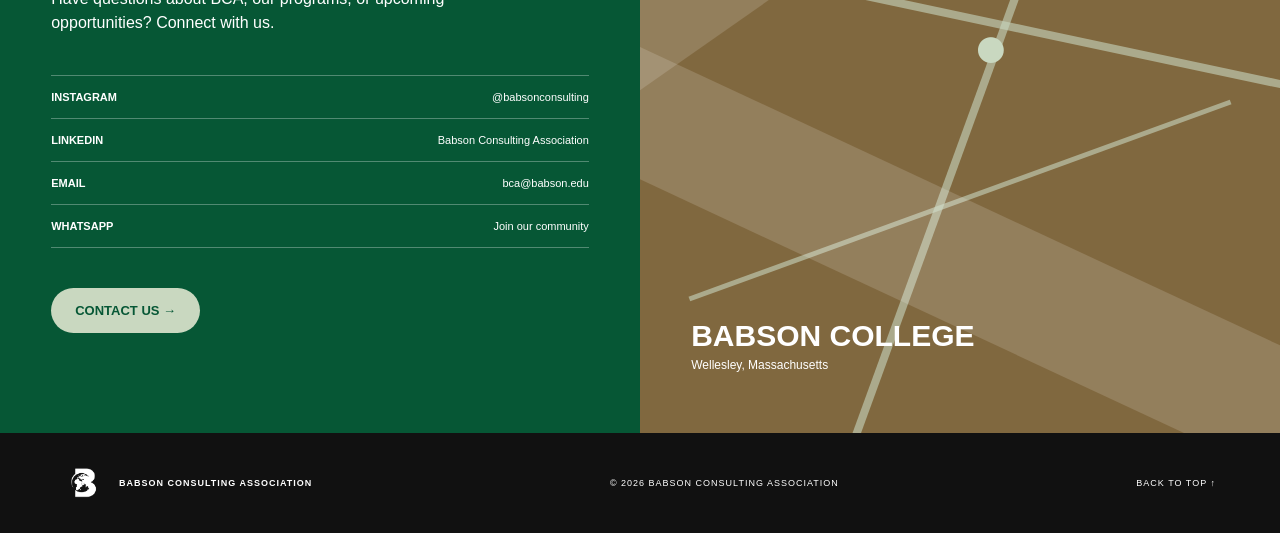
==== commit 44d2e668: "bca" ====
--- a/index.html
+++ b/index.html
@@ -4,483 +4,1286 @@
 <head>
     <meta charset="UTF-8">
     <meta name="viewport" content="width=device-width, initial-scale=1.0">
+
     <title>Babson Consulting Association</title>
+
+    <link rel="icon" type="image/png" href="images/bca-logo-green.png">
     <link rel="stylesheet" href="style.css">
 </head>
 
 <body>
 
-    <!-- NAVIGATION -->
+    <!-- ==============================
+         NAVIGATION
+    =============================== -->
     <header class="navbar">
+
         <a href="#home" class="logo">
-            <img src="images/bca-logo-white.png" alt="Babson Consulting Association">
+            <img
+                src="images/bca-logo-white.png"
+                alt="Babson Consulting Association"
+            >
+            <span>
+                BABSON CONSULTING<br>
+                ASSOCIATION
+            </span>
         </a>
 
         <nav>
             <a href="#home">HOME</a>
-            <a href="#about">ABOUT</a>
-            <a href="#programs">PROGRAMS</a>
+            <a href="about.html">ABOUT</a>
+            <a href="programs.html">PROGRAMS</a>
             <a href="#resources">RESOURCES</a>
             <a href="#contact">CONTACT</a>
         </nav>
+
     </header>
 
 
-    <!-- HERO -->
-    <section id="home" class="hero">
-
-        <div class="hero-content">
-            <h1>
-                YOUR CONSULTING JOURNEY
-                <em>STARTS WITH US!</em>
-            </h1>
-
-            <p>
-                <strong>Babson Consulting Association (BCA)</strong> is a
-                student-led organization at Babson College that helps Babson
-                undergraduate students explore consulting, develop practical
-                skills, and prepare for opportunities in the industry.
-            </p>
-
-            <a href="#programs" class="button light-button">
-                OUR PROGRAMS →
+    <main>
+
+        <!-- ==============================
+             HERO
+        =============================== -->
+        <section id="home" class="hero">
+
+            <div class="hero-content">
+
+                <h1>
+                    YOUR CONSULTING JOURNEY
+                    <em>STARTS WITH US!</em>
+                </h1>
+
+                <p>
+                    <strong>Babson Consulting Association (BCA)</strong>
+                    is a student-led organization at Babson College that
+                    helps Babson undergraduate students explore consulting,
+                    develop practical skills, and prepare for opportunities
+                    in the industry.
+                </p>
+
+                <a href="programs.html" class="button light-button">
+                    OUR PROGRAMS →
+                </a>
+
+            </div>
+
+            <a href="#about" class="scroll-more">
+                ↓ SCROLL<br>
+                FOR MORE
             </a>
+
+        </section>
+
+
+        <!-- ==============================
+             SKILLS STRIP
+        =============================== -->
+        <section class="skills-strip">
+
+            <div class="marquee">
+
+                <div class="marquee-track">
+
+                    <p>
+                        PROBLEM SOLVING
+                        <span>✹</span>
+                        STRATEGY
+                        <span>✹</span>
+                        DATA ANALYSIS
+                        <span>✹</span>
+                        COMMUNICATION
+                        <span>✹</span>
+                        TEAMWORK
+                        <span>✹</span>
+                        LEADERSHIP
+                        <span>✹</span>
+                        PRESENTATION
+                        <span>✹</span>
+                        PUBLIC SPEAKING
+                        <span>✹</span>
+                    </p>
+
+                    <!-- Duplicate for seamless animation -->
+                    <p aria-hidden="true">
+                        PROBLEM SOLVING
+                        <span>✹</span>
+                        STRATEGY
+                        <span>✹</span>
+                        DATA ANALYSIS
+                        <span>✹</span>
+                        COMMUNICATION
+                        <span>✹</span>
+                        TEAMWORK
+                        <span>✹</span>
+                        LEADERSHIP
+                        <span>✹</span>
+                        PRESENTATION
+                        <span>✹</span>
+                        PUBLIC SPEAKING
+                        <span>✹</span>
+                    </p>
+
+                </div>
+
+            </div>
+
+        </section>
+
+
+        <!-- ==============================
+             WHO WE ARE
+        =============================== -->
+        <section id="about" class="about">
+
+            <div class="section-label">
+                ABOUT BCA
+            </div>
+
+            <div class="about-content">
+
+                <!-- LEFT -->
+                <div class="about-text">
+
+                    <h2>WHO WE ARE</h2>
+
+                    <p>
+                        Led by 8 E-board members, BCA brings Babson's
+                        consulting community together through CORE
+                        (Consulting Orientation &amp; Readiness Experience)
+                        and the Undergraduate Consulting Program (UCP),
+                        along with events, workshops, and opportunities
+                        to connect with professionals and alumni.
+                    </p>
+
+
+                    <!-- STATISTICS -->
+                    <div class="stats">
+
+                        <!-- EVENTS -->
+                        <div class="stat-card">
+
+                            <div class="stat-top">
+
+                                <strong
+                                    class="counter"
+                                    data-target="40"
+                                    data-plus="true"
+                                >
+                                    0
+                                </strong>
+
+                                <svg
+                                    class="stat-icon"
+                                    viewBox="0 0 24 24"
+                                    fill="none"
+                                    stroke="currentColor"
+                                    stroke-width="2"
+                                    stroke-linecap="round"
+                                    stroke-linejoin="round"
+                                    aria-hidden="true"
+                                >
+                                    <rect
+                                        x="3"
+                                        y="4"
+                                        width="18"
+                                        height="18"
+                                        rx="2"
+                                    ></rect>
+
+                                    <line x1="16" y1="2" x2="16" y2="6"></line>
+                                    <line x1="8" y1="2" x2="8" y2="6"></line>
+                                    <line x1="3" y1="10" x2="21" y2="10"></line>
+                                </svg>
+
+                            </div>
+
+                            <span>EVENTS</span>
+
+                        </div>
+
+
+                        <!-- MEMBERS -->
+                        <div class="stat-card">
+
+                            <div class="stat-top">
+
+                                <strong
+                                    class="counter"
+                                    data-target="600"
+                                    data-plus="true"
+                                >
+                                    0
+                                </strong>
+
+                                <svg
+                                    class="stat-icon"
+                                    viewBox="0 0 24 24"
+                                    fill="none"
+                                    stroke="currentColor"
+                                    stroke-width="2"
+                                    stroke-linecap="round"
+                                    stroke-linejoin="round"
+                                    aria-hidden="true"
+                                >
+                                    <path
+                                        d="M17 21v-2a4 4 0 0 0-4-4H5a4 4 0 0 0-4 4v2"
+                                    ></path>
+
+                                    <circle cx="9" cy="7" r="4"></circle>
+
+                                    <path
+                                        d="M23 21v-2a4 4 0 0 0-3-3.87"
+                                    ></path>
+
+                                    <path
+                                        d="M16 3.13a4 4 0 0 1 0 7.75"
+                                    ></path>
+                                </svg>
+
+                            </div>
+
+                            <span>MEMBERS</span>
+
+                        </div>
+
+
+                        <!-- FIRMS -->
+                        <div class="stat-card">
+
+                            <div class="stat-top">
+
+                                <strong
+                                    class="counter"
+                                    data-target="20"
+                                    data-plus="true"
+                                >
+                                    0
+                                </strong>
+
+                                <svg
+                                    class="stat-icon"
+                                    viewBox="0 0 24 24"
+                                    fill="none"
+                                    stroke="currentColor"
+                                    stroke-width="2"
+                                    stroke-linecap="round"
+                                    stroke-linejoin="round"
+                                    aria-hidden="true"
+                                >
+                                    <rect
+                                        x="2"
+                                        y="7"
+                                        width="20"
+                                        height="14"
+                                        rx="2"
+                                    ></rect>
+
+                                    <path
+                                        d="M16 21V5a2 2 0 0 0-2-2h-4a2 2 0 0 0-2 2v16"
+                                    ></path>
+                                </svg>
+
+                            </div>
+
+                            <span>FIRMS</span>
+
+                        </div>
+
+
+                        <!-- OFFICERS -->
+                        <div class="stat-card">
+
+                            <div class="stat-top">
+
+                                <strong
+                                    class="counter"
+                                    data-target="8"
+                                >
+                                    0
+                                </strong>
+
+                                <svg
+                                    class="stat-icon"
+                                    viewBox="0 0 24 24"
+                                    fill="none"
+                                    stroke="currentColor"
+                                    stroke-width="2"
+                                    stroke-linecap="round"
+                                    stroke-linejoin="round"
+                                    aria-hidden="true"
+                                >
+                                    <polygon
+                                        points="12 2 15.09 8.26 22 9.27 17 14.14 18.18 21.02 12 17.77 5.82 21.02 7 14.14 2 9.27 8.91 8.26 12 2"
+                                    ></polygon>
+                                </svg>
+
+                            </div>
+
+                            <span>OFFICERS</span>
+
+                        </div>
+
+                    </div>
+
+                </div>
+
+
+                <!-- RIGHT -->
+                <div class="about-visual">
+
+                    <div class="about-image placeholder">
+                        <span>GROUP PHOTO</span>
+                    </div>
+
+                </div>
+
+            </div>
+
+
+            <a
+                href="about.html"
+                class="button green-button about-button"
+            >
+                LEARN MORE →
+            </a>
+
+        </section>
+
+
+        <!-- ==============================
+             VISION & MISSION
+        =============================== -->
+        <section class="vision-mission">
+
+            <div class="section-heading">
+                <span>WHAT GUIDES US</span>
+                <h2>VISION &amp; MISSION</h2>
+            </div>
+
+
+            <div class="vision-grid">
+
+                <!-- VISION -->
+                <article class="folder-card vision-folder">
+
+                    <div class="folder-back back-one"></div>
+                    <div class="folder-back back-two"></div>
+
+                    <div class="folder-tab">
+                        VISION
+                    </div>
+
+                    <div class="folder-paper">
+
+                        <div class="folder-number">
+                            01
+                        </div>
+
+                        <h3>OUR VISION</h3>
+
+                        <div class="folder-line"></div>
+
+                        <p>
+                            To build a
+                            <strong>
+                                strong and inclusive consulting community
+                            </strong>
+                            where every Babson student has the opportunity
+                            to learn, connect, and succeed.
+                        </p>
+
+                    </div>
+
+                </article>
+
+
+                <!-- MISSION -->
+                <article class="folder-card mission-folder">
+
+                    <div class="folder-back back-one"></div>
+                    <div class="folder-back back-two"></div>
+
+                    <div class="folder-tab">
+                        MISSION
+                    </div>
+
+                    <div class="folder-paper">
+
+                        <div class="folder-number">
+                            02
+                        </div>
+
+                        <h3>OUR MISSION</h3>
+
+                        <div class="folder-line"></div>
+
+                        <p>
+                            To make consulting
+                            <strong>more accessible</strong>
+                            by providing Babson students with the knowledge,
+                            experiences, and connections to explore and grow
+                            in the industry.
+                        </p>
+
+                    </div>
+
+                </article>
+
+            </div>
+
+        </section>
+
+
+        <!-- ==============================
+             PROGRAMS
+        =============================== -->
+        <section id="programs" class="programs">
+
+            <div class="programs-heading">
+
+                <span>OUR PROGRAMS</span>
+
+                <h2>
+                    FIND YOUR PLACE<br>
+                    <span>IN CONSULTING.</span>
+                </h2>
+
+                <p>
+                    From skill-building workshops to real consulting
+                    experience, our programs give Babson students the
+                    tools, connections, and confidence to succeed in
+                    consulting.
+                </p>
+
+            </div>
+
+
+            <div class="program-stack">
+
+                <!-- SPEAKER EVENTS -->
+                <article class="program-sheet speaker-sheet">
+
+                    <div class="program-inner">
+
+                        <div class="program-front">
+
+                            <div class="sheet-icon">✦</div>
+
+                            <h3>
+                                SPEAKER<br>
+                                EVENTS
+                            </h3>
+
+                            <div class="sheet-line"></div>
+
+                            <p>
+                                Hear from industry professionals and
+                                learn from their experiences.
+                            </p>
+
+                            <span class="hover-hint">
+                                HOVER TO EXPLORE ↗
+                            </span>
+
+                        </div>
+
+
+                        <div class="program-back">
+
+                            <span class="back-label">
+                                SPEAKER EVENTS
+                            </span>
+
+                            <h3>
+                                LEARN FROM THE INDUSTRY.
+                            </h3>
+
+                            <p>
+                                Connect with professionals and alumni
+                                through conversations about consulting
+                                careers, experiences, and opportunities.
+                            </p>
+
+                            <a
+                                href="programs.html"
+                                class="program-learn"
+                            >
+                                LEARN MORE →
+                            </a>
+
+                        </div>
+
+                    </div>
+
+                </article>
+
+
+                <!-- CORE -->
+                <article class="program-sheet core-sheet">
+
+                    <div class="program-inner">
+
+                        <div class="program-front">
+
+                            <span class="sheet-number">
+                                01
+                            </span>
+
+                            <div class="sheet-icon">✦</div>
+
+                            <h3>CORE</h3>
+
+                            <h4>
+                                Consulting Orientation &amp;<br>
+                                Readiness Experience
+                            </h4>
+
+                            <div class="sheet-line"></div>
+
+                            <ul>
+                                <li>Skill-building workshops</li>
+                                <li>Case prep &amp; practice</li>
+                                <li>Industry &amp; alumni exposure</li>
+                            </ul>
+
+                            <span class="hover-hint">
+                                HOVER TO EXPLORE ↗
+                            </span>
+
+                        </div>
+
+
+                        <div class="program-back">
+
+                            <span class="back-label">
+                                CORE
+                            </span>
+
+                            <h3>
+                                BUILD YOUR FOUNDATION.
+                            </h3>
+
+                            <p>
+                                An introductory program designed to help
+                                students explore consulting, build
+                                foundational skills, and prepare for
+                                future opportunities.
+                            </p>
+
+                            <a
+                                href="programs.html"
+                                class="program-learn"
+                            >
+                                LEARN MORE →
+                            </a>
+
+                        </div>
+
+                    </div>
+
+                </article>
+
+
+                <!-- UCP -->
+                <article class="program-sheet ucp-sheet">
+
+                    <div class="program-inner">
+
+                        <div class="program-front">
+
+                            <span class="sheet-number">
+                                02
+                            </span>
+
+                            <div class="sheet-icon">↗</div>
+
+                            <h3>UCP</h3>
+
+                            <h4>
+                                Undergraduate<br>
+                                Consulting Program
+                            </h4>
+
+                            <div class="sheet-line"></div>
+
+                            <ul>
+                                <li>Real consulting projects</li>
+                                <li>Mentorship &amp; guidance</li>
+                                <li>Professional development</li>
+                            </ul>
+
+                            <span class="hover-hint">
+                                HOVER TO EXPLORE ↗
+                            </span>
+
+                        </div>
+
+
+                        <div class="program-back">
+
+                            <span class="back-label">
+                                UCP
+                            </span>
+
+                            <h3>
+                                PUT YOUR SKILLS INTO PRACTICE.
+                            </h3>
+
+                            <p>
+                                A selective, hands-on program giving
+                                students real consulting experience
+                                through projects, mentorship, and
+                                collaboration with peers and industry
+                                professionals.
+                            </p>
+
+                            <a
+                                href="programs.html"
+                                class="program-learn"
+                            >
+                                LEARN MORE →
+                            </a>
+
+                        </div>
+
+                    </div>
+
+                </article>
+
+
+                <!-- NETWORKING -->
+                <article class="program-sheet networking-sheet">
+
+                    <div class="program-inner">
+
+                        <div class="program-front">
+
+                            <div class="sheet-icon">◎</div>
+
+                            <h3>
+                                NETWORKING<br>
+                                EVENTS
+                            </h3>
+
+                            <div class="sheet-line"></div>
+
+                            <p>
+                                Connect with peers, alumni, and
+                                industry professionals.
+                            </p>
+
+                            <span class="hover-hint">
+                                HOVER TO EXPLORE ↗
+                            </span>
+
+                        </div>
+
+
+                        <div class="program-back">
+
+                            <span class="back-label">
+                                NETWORKING
+                            </span>
+
+                            <h3>
+                                MAKE CONNECTIONS.
+                            </h3>
+
+                            <p>
+                                Meet peers, alumni, and professionals
+                                while building relationships within
+                                Babson's consulting community.
+                            </p>
+
+                            <a
+                                href="programs.html"
+                                class="program-learn"
+                            >
+                                LEARN MORE →
+                            </a>
+
+                        </div>
+
+                    </div>
+
+                </article>
+
+
+                <!-- MORE OPPORTUNITIES -->
+                <article class="program-sheet more-sheet">
+
+                    <div class="program-inner">
+
+                        <div class="program-front">
+
+                            <div class="sheet-icon">☆</div>
+
+                            <h3>
+                                AND MORE<br>
+                                OPPORTUNITIES
+                            </h3>
+
+                            <div class="sheet-line"></div>
+
+                            <p>
+                                Workshops, panels, case competitions,
+                                firm treks, and more.
+                            </p>
+
+                            <span class="hover-hint">
+                                HOVER TO EXPLORE ↗
+                            </span>
+
+                        </div>
+
+
+                        <div class="program-back">
+
+                            <span class="back-label">
+                                MORE OPPORTUNITIES
+                            </span>
+
+                            <h3>
+                                KEEP EXPLORING.
+                            </h3>
+
+                            <p>
+                                Discover additional workshops, events,
+                                panels, and opportunities throughout
+                                the year.
+                            </p>
+
+                            <a
+                                href="programs.html"
+                                class="program-learn"
+                            >
+                                LEARN MORE →
+                            </a>
+
+                        </div>
+
+                    </div>
+
+                </article>
+
+            </div>
+
+
+            <a
+                href="programs.html"
+                class="programs-button"
+            >
+                EXPLORE ALL PROGRAMS →
+            </a>
+
+        </section>
+
+
+        <!-- ==============================
+             RESOURCES
+        =============================== -->
+        <section id="resources" class="resources">
+
+            <!-- Background decoration -->
+            <div class="resource-watermark">
+                RESOURCES
+            </div>
+
+            <div class="resource-curve"></div>
+
+
+            <!-- LEFT -->
+            <div class="resource-text">
+
+                <span class="resource-label">
+                    LEARN WITH BCA
+                </span>
+
+                <h2>
+                    OUR<br>
+                    RESOURCES
+                </h2>
+
+                <p>
+                    Explore resources designed to help you understand
+                    consulting, strengthen your case skills, and prepare
+                    for opportunities in the industry.
+                </p>
+
+                <a
+                    href="resources.html"
+                    class="resource-button"
+                >
+                    EXPLORE RESOURCES →
+                </a>
+
+            </div>
+
+
+            <!-- RIGHT -->
+            <div class="resource-book">
+
+                <div class="book-stack">
+
+                    <!-- Decorative pages -->
+                    <div class="book-layer layer-three"></div>
+                    <div class="book-layer layer-two"></div>
+                    <div class="book-layer layer-one"></div>
+
+
+                    <!-- Flipbook -->
+                    <div class="flipbook">
+
+                        <!-- PAGE 1: COVER -->
+                        <div class="fb-page fb-cover active">
+
+                            <img
+                                src="images/bca-logo-white.png"
+                                alt="Babson Consulting Association logo"
+                            >
+
+                            <div class="cover-bottom">
+
+                                <span>BCA'S</span>
+
+                                <strong>
+                                    FRAMEWORK
+                                </strong>
+
+                                <small>
+                                    CONSULTING RESOURCE GUIDE
+                                </small>
+
+                            </div>
+
+                        </div>
+
+
+                        <!-- PAGE 2 -->
+                        <div class="fb-page">
+
+                            <span class="page-number">
+                                01
+                            </span>
+
+                            <div class="page-content">
+
+                                <span class="page-label">
+                                    CONSULTING BASICS
+                                </span>
+
+                                <h4>
+                                    WHAT IS<br>
+                                    CONSULTING?
+                                </h4>
+
+                                <p>
+                                    Learn about the consulting industry,
+                                    different types of firms, and the
+                                    work consultants do.
+                                </p>
+
+                            </div>
+
+                        </div>
+
+
+                        <!-- PAGE 3 -->
+                        <div class="fb-page">
+
+                            <span class="page-number">
+                                02
+                            </span>
+
+                            <div class="page-content">
+
+                                <span class="page-label">
+                                    CASE PREPARATION
+                                </span>
+
+                                <h4>
+                                    CASE<br>
+                                    INTERVIEWS
+                                </h4>
+
+                                <p>
+                                    Build your case interview skills
+                                    through frameworks, structured
+                                    thinking, and practice.
+                                </p>
+
+                            </div>
+
+                        </div>
+
+
+                        <!-- PAGE 4 -->
+                        <div class="fb-page">
+
+                            <span class="page-number">
+                                03
+                            </span>
+
+                            <div class="page-content">
+
+                                <span class="page-label">
+                                    CAREER PREPARATION
+                                </span>
+
+                                <h4>
+                                    CONSULTING<br>
+                                    RECRUITING
+                                </h4>
+
+                                <p>
+                                    Prepare for consulting opportunities
+                                    with guidance on networking,
+                                    applications, interviews, and
+                                    recruiting.
+                                </p>
+
+                            </div>
+
+                        </div>
+
+
+                        <!-- PAGE 5 -->
+                        <div class="fb-page fb-last">
+
+                            <span class="page-number">
+                                04
+                            </span>
+
+                            <div class="page-content">
+
+                                <span class="page-label">
+                                    BCA RESOURCE LIBRARY
+                                </span>
+
+                                <h4>
+                                    WANT<br>
+                                    MORE?
+                                </h4>
+
+                                <p>
+                                    Explore BCA's full collection of
+                                    consulting frameworks, guides, and
+                                    resources to continue building your
+                                    skills.
+                                </p>
+
+                                <a
+                                    href="resources.html"
+                                    class="resource-access-button"
+                                >
+                                    ACCESS ALL RESOURCES →
+                                </a>
+
+                            </div>
+
+                        </div>
+
+                    </div>
+
+                </div>
+
+
+                <!-- Flipbook controls -->
+                <div class="flipbook-controls">
+
+                    <button
+                        class="fb-prev"
+                        type="button"
+                        disabled
+                    >
+                        ← BACK
+                    </button>
+
+                    <span class="fb-progress">
+                        1 / 5
+                    </span>
+
+                    <button
+                        class="fb-next"
+                        type="button"
+                    >
+                        NEXT →
+                    </button>
+
+                </div>
+
+            </div>
+
+        </section>
+
+
+        <!-- ==============================
+             CONTACT
+        =============================== -->
+        <section id="contact" class="contact">
+
+            <div class="contact-info">
+
+                <span class="section-label">
+                    STAY CONNECTED
+                </span>
+
+                <h2>
+                    LET'S<br>
+                    CONNECT.
+                </h2>
+
+                <p>
+                    Have questions about BCA, our programs, or upcoming
+                    opportunities? Connect with us.
+                </p>
+
+
+                <div class="contact-links">
+
+                    <a href="#">
+                        INSTAGRAM
+                        <span>@babsonconsulting</span>
+                    </a>
+
+                    <a href="#">
+                        LINKEDIN
+                        <span>Babson Consulting Association</span>
+                    </a>
+
+                    <a href="mailto:bca@babson.edu">
+                        EMAIL
+                        <span>bca@babson.edu</span>
+                    </a>
+
+                    <a href="#">
+                        WHATSAPP
+                        <span>Join our community</span>
+                    </a>
+
+                </div>
+
+
+                <a
+                    href="mailto:bca@babson.edu"
+                    class="button light-button"
+                >
+                    CONTACT US →
+                </a>
+
+            </div>
+
+
+            <!-- MAP -->
+            <div class="map-placeholder">
+
+                <div class="map-line line-one"></div>
+                <div class="map-line line-two"></div>
+                <div class="map-line line-three"></div>
+
+                <div class="map-pin">
+                    ●
+                </div>
+
+                <div class="map-label">
+                    <strong>BABSON COLLEGE</strong>
+                    <span>Wellesley, Massachusetts</span>
+                </div>
+
+            </div>
+
+        </section>
+
+    </main>
+
+
+    <!-- ==============================
+         FOOTER
+    =============================== -->
+    <footer>
+
+        <div class="footer-brand">
+
+            <img
+                src="images/bca-logo-white.png"
+                alt="BCA"
+            >
+
+            <span>
+                BABSON CONSULTING ASSOCIATION
+            </span>
+
         </div>
 
-        <!-- IMAGE PLACEHOLDER -->
-        <div class="hero-image placeholder">
-            <span>HERO IMAGE</span>
-        </div>
-
-        <a href="#about" class="scroll-more">
-            ↓ SCROLL<br>FOR MORE
+        <p>
+            © 2026 BABSON CONSULTING ASSOCIATION
+        </p>
+
+        <a href="#home">
+            BACK TO TOP ↑
         </a>
 
-    </section>
-
-
-    <!-- SKILLS STRIP -->
-    <section class="skills-strip">
-        <div class="marquee">
-            <div class="marquee-track">
-                <p>
-                    PROBLEM SOLVING
-                    <span>✹</span>
-                    STRATEGY
-                    <span>✹</span>
-                    DATA ANALYSIS
-                    <span>✹</span>
-                    COMMUNICATION
-                    <span>✹</span>
-                    TEAMWORK
-                    <span>✹</span>
-                    LEADERSHIP
-                    <span>✹</span>
-                    PRESENTATION
-                    <span>✹</span>
-                    PUBLIC SPEAKING
-                    <span>✹</span>
-                </p>
-                <!-- duplicate for seamless loop -->
-                <p aria-hidden="true">
-                    PROBLEM SOLVING
-                    <span>✹</span>
-                    STRATEGY
-                    <span>✹</span>
-                    DATA ANALYSIS
-                    <span>✹</span>
-                    COMMUNICATION
-                    <span>✹</span>
-                    TEAMWORK
-                    <span>✹</span>
-                    LEADERSHIP
-                    <span>✹</span>
-                    PRESENTATION
-                    <span>✹</span>
-                    PUBLIC SPEAKING
-                    <span>✹</span>
-                </p>
-            </div>
-        </div>
-    </section>
-
-
-    <!-- WHO WE ARE -->
-    <section id="about" class="about">
-
-        <div class="section-label">ABOUT BCA</div>
-
-        <div class="about-content">
-
-            <div class="about-text">
-                <h2>WHO WE ARE</h2>
-
-                <p>
-                    Led by 8 E-board members, BCA brings Babson's consulting
-                    community together through CORE (Consulting Orientation &
-                    Readiness Experience) and the Undergraduate Consulting
-                    Program (UCP), along with events, workshops, and
-                    opportunities to connect with professionals and alumni.
-                </p>
-
-                <div class="stats">
-
-                    <div class="stat-card">
-                        <strong>40+</strong>
-                        <span>EVENTS</span>
-                    </div>
-
-                    <div class="stat-card">
-                        <strong>600+</strong>
-                        <span>MEMBERS</span>
-                    </div>
-
-                    <div class="stat-card">
-                        <strong>20+</strong>
-                        <span>FIRMS</span>
-                    </div>
-
-                    <div class="stat-card">
-                        <strong>8</strong>
-                        <span>OFFICERS</span>
-                    </div>
-
-                </div>
-            </div>
-
-            <div class="about-visual">
-                <div class="about-image placeholder">
-                    <span>GROUP PHOTO</span>
-                </div>
-
-                <a href="#programs" class="button green-button">
-                    LEARN MORE →
-                </a>
-            </div>
-
-        </div>
-
-    </section>
-
-
-    <!-- VISION AND MISSION -->
-    <section class="vision-mission">
-
-        <div class="section-heading">
-            <span>WHAT GUIDES US</span>
-            <h2>VISION &amp; MISSION</h2>
-        </div>
-
-        <div class="vision-grid">
-
-            <article class="vision-card">
-                <div class="card-number">01</div>
-
-                <h3>OUR VISION</h3>
-
-                <p>
-                    To build a strong and inclusive consulting community where
-                    every Babson student has the opportunity to learn, connect,
-                    and succeed.
-                </p>
-            </article>
-
-            <article class="vision-card light">
-                <div class="card-number">02</div>
-
-                <h3>OUR MISSION</h3>
-
-                <p>
-                    To make consulting more accessible by providing Babson
-                    students with the knowledge, experiences, and connections
-                    to explore and grow in the industry.
-                </p>
-            </article>
-
-        </div>
-
-    </section>
-
-
-    <!-- PROGRAMS -->
-    <section id="programs" class="programs">
-
-        <div class="section-heading">
-            <span>GET INVOLVED</span>
-            <h2>OUR PROGRAMS</h2>
-        </div>
-
-        <div class="program-grid">
-
-            <!-- CORE -->
-            <article class="program-card">
-
-                <div class="program-top">
-                    <span class="program-number">01</span>
-                    <span class="program-tag">CORE</span>
-                </div>
-
-                <h3>
-                    CONSULTING ORIENTATION &amp;<br>
-                    READINESS EXPERIENCE
-                </h3>
-
-                <p>
-                    An introductory program designed to help students explore
-                    consulting, build foundational skills, and prepare for
-                    future opportunities.
-                </p>
-
-                <div class="program-features">
-                    <span>SKILL-BUILDING WORKSHOPS</span>
-                    <span>CASE PREP &amp; PRACTICE</span>
-                    <span>INDUSTRY &amp; ALUMNI EXPOSURE</span>
-                </div>
-
-                <div class="program-shape">
-                    CORE
-                </div>
-
-            </article>
-
-
-            <!-- UCP -->
-            <article class="program-card ucp">
-
-                <div class="program-top">
-                    <span class="program-number">02</span>
-                    <span class="program-tag">UCP</span>
-                </div>
-
-                <h3>
-                    UNDERGRADUATE<br>
-                    CONSULTING PROGRAM
-                </h3>
-
-                <p>
-                    A selective, hands-on program giving students real
-                    consulting experience through projects, mentorship, and
-                    close collaboration with peers and industry professionals.
-                </p>
-
-                <div class="program-features">
-                    <span>REAL CONSULTING PROJECTS</span>
-                    <span>MENTORSHIP &amp; GUIDANCE</span>
-                    <span>PROFESSIONAL DEVELOPMENT</span>
-                </div>
-
-                <div class="program-shape">
-                    UCP
-                </div>
-
-            </article>
-
-        </div>
-
-
-        <!-- OTHER OPPORTUNITIES -->
-        <div class="opportunities">
-
-            <h3>MORE WAYS TO GET INVOLVED</h3>
-
-            <div class="opportunity-grid">
-
-                <div>
-                    <span>01</span>
-                    <h4>SPEAKER EVENTS</h4>
-                </div>
-
-                <div>
-                    <span>02</span>
-                    <h4>WORKSHOPS</h4>
-                </div>
-
-                <div>
-                    <span>03</span>
-                    <h4>NETWORKING</h4>
-                </div>
-
-            </div>
-
-        </div>
-
-    </section>
-
-
-    <!-- RESOURCES -->
-    <section id="resources" class="resources">
-
-        <div class="resource-text">
-            <span class="section-label">LEARN WITH BCA</span>
-
-            <h2>OUR<br>RESOURCES</h2>
-
-            <p>
-                Explore resources designed to help you understand consulting,
-                strengthen your case skills, and prepare for opportunities in
-                the industry.
-            </p>
-
-            <a href="#" class="button green-button">
-                EXPLORE RESOURCES →
-            </a>
-        </div>
-
-        <!-- FLIPBOOK: click "next" to flip through the pages -->
-        <div class="resource-book">
-            <div class="flipbook" id="flipbook">
-
-                <div class="fb-page fb-cover">
-                    <img src="images/bca-logo-white.png" alt="">
-                    <span>BCA'S</span>
-                    <strong>FRAMEWORK</strong>
-                    <small>CONSULTING RESOURCE GUIDE</small>
-                </div>
-
-                <div class="fb-page">
-                    <span class="page-number">01</span>
-                    <h4>RESEARCH</h4>
-                </div>
-
-                <div class="fb-page">
-                    <span class="page-number">02</span>
-                    <h4>STRATEGY</h4>
-                </div>
-
-                <div class="fb-page">
-                    <span class="page-number">03</span>
-                    <h4>ANALYSIS</h4>
-                </div>
-
-                <div class="fb-page fb-last">
-                    <span class="page-number">04</span>
-                    <h4>DELIVERY</h4>
-                    <a href="#" class="button green-button">EXPLORE MORE →</a>
-                </div>
-
-            </div>
-
-            <div class="flipbook-controls">
-                <button type="button" class="fb-prev" aria-label="Previous page">← BACK</button>
-                <span class="fb-progress"><span id="fbCurrent">1</span> / <span id="fbTotal">5</span></span>
-                <button type="button" class="fb-next" aria-label="Next page">NEXT →</button>
-            </div>
-        </div>
-
-    </section>
-
-
-    <!-- CONTACT -->
-    <section id="contact" class="contact">
-
-        <div class="contact-info">
-
-            <span class="section-label">STAY CONNECTED</span>
-
-            <h2>LET'S<br>CONNECT.</h2>
-
-            <p>
-                Have questions about BCA, our programs, or upcoming
-                opportunities? Connect with us.
-            </p>
-
-            <div class="contact-links">
-
-                <a href="#">INSTAGRAM <span>@babsonconsulting</span></a>
-
-                <a href="#">
-                    LINKEDIN
-                    <span>Babson Consulting Association</span>
-                </a>
-
-                <a href="mailto:bca@babson.edu">
-                    EMAIL
-                    <span>bca@babson.edu</span>
-                </a>
-
-                <a href="#">
-                    WHATSAPP
-                    <span>Join our community</span>
-                </a>
-
-            </div>
-
-            <a href="mailto:bca@babson.edu" class="button light-button">
-                CONTACT US →
-            </a>
-
-        </div>
-
-
-        <!-- MAP PLACEHOLDER -->
-        <div class="map-placeholder">
-
-            <div class="map-line line-one"></div>
-            <div class="map-line line-two"></div>
-            <div class="map-line line-three"></div>
-
-            <div class="map-pin">●</div>
-
-            <div class="map-label">
-                <strong>BABSON COLLEGE</strong>
-                <span>Wellesley, Massachusetts</span>
-            </div>
-
-        </div>
-
-    </section>
-
-
-    <!-- FOOTER -->
-    <footer>
-
-        <div class="footer-brand">
-            <img src="images/bca-logo-white.png" alt="BCA">
-            <span>BABSON CONSULTING ASSOCIATION</span>
-        </div>
-
-        <p>© 2026 BABSON CONSULTING ASSOCIATION</p>
-
-        <a href="#home">BACK TO TOP ↑</a>
-
     </footer>
 
+
+    <!-- ==============================
+         JAVASCRIPT
+    =============================== -->
     <script>
-        const flipbook = document.getElementById('flipbook');
-        const pages = Array.from(flipbook.querySelectorAll('.fb-page'));
-        const prevBtn = document.querySelector('.fb-prev');
-        const nextBtn = document.querySelector('.fb-next');
-        const currentLabel = document.getElementById('fbCurrent');
-        document.getElementById('fbTotal').textContent = pages.length;
-
-        let flippedCount = 0;
-
-        function render() {
-            pages.forEach((page, i) => {
-                const isFlipped = i < flippedCount;
-                page.classList.toggle('flipped', isFlipped);
-                page.style.zIndex = isFlipped ? i + 1 : pages.length - i;
+
+        /* ------------------------------
+           RESOURCE FLIPBOOK
+        ------------------------------ */
+
+        const resourcePages =
+            document.querySelectorAll(".flipbook .fb-page");
+
+        const prevBtn =
+            document.querySelector(".fb-prev");
+
+        const nextBtn =
+            document.querySelector(".fb-next");
+
+        const progress =
+            document.querySelector(".fb-progress");
+
+        let currentPage = 0;
+
+
+        function updateFlipbook() {
+
+            resourcePages.forEach((page, index) => {
+
+                page.classList.toggle(
+                    "active",
+                    index === currentPage
+                );
+
             });
-            currentLabel.textContent = flippedCount + 1;
-            prevBtn.disabled = flippedCount === 0;
-            nextBtn.disabled = flippedCount === pages.length - 1;
+
+
+            progress.textContent =
+                `${currentPage + 1} / ${resourcePages.length}`;
+
+
+            prevBtn.disabled =
+                currentPage === 0;
+
+
+            nextBtn.disabled =
+                currentPage === resourcePages.length - 1;
         }
 
-        prevBtn.addEventListener('click', () => {
-            if (flippedCount > 0) {
-                flippedCount--;
-                render();
+
+        nextBtn.addEventListener("click", () => {
+
+            if (currentPage < resourcePages.length - 1) {
+
+                currentPage++;
+
+                updateFlipbook();
             }
+
         });
 
-        nextBtn.addEventListener('click', () => {
-            if (flippedCount < pages.length - 1) {
-                flippedCount++;
-                render();
+
+        prevBtn.addEventListener("click", () => {
+
+            if (currentPage > 0) {
+
+                currentPage--;
+
+                updateFlipbook();
             }
+
         });
 
-        render();
+
+        updateFlipbook();
+
+
+
+        /* ------------------------------
+           ABOUT STAT COUNTERS
+        ------------------------------ */
+
+        const counters =
+            document.querySelectorAll(".counter");
+
+        const statsSection =
+            document.querySelector(".stats");
+
+
+        function startCounters() {
+
+            counters.forEach(counter => {
+
+                const target =
+                    Number(counter.dataset.target);
+
+                const hasPlus =
+                    counter.dataset.plus === "true";
+
+                let current = 0;
+
+
+                const increment =
+                    Math.max(
+                        1,
+                        Math.ceil(target / 60)
+                    );
+
+
+                const timer =
+                    setInterval(() => {
+
+                        current += increment;
+
+
+                        if (current >= target) {
+
+                            current = target;
+
+                            clearInterval(timer);
+                        }
+
+
+                        counter.textContent =
+                            current +
+                            (hasPlus ? "+" : "");
+
+                    }, 25);
+
+            });
+
+        }
+
+
+        const statsObserver =
+            new IntersectionObserver(entries => {
+
+                if (entries[0].isIntersecting) {
+
+                    startCounters();
+
+                } else {
+
+                    counters.forEach(counter => {
+
+                        counter.textContent = "0";
+
+                    });
+
+                }
+
+            });
+
+
+        if (statsSection) {
+            statsObserver.observe(statsSection);
+        }
+
     </script>
 
 </body>
--- a/style.css
+++ b/style.css
@@ -1,22 +1,32 @@
-/* ------------------------------
-   BCA WEBSITE
------------------------------- */
+/* =========================================================
+   BABSON CONSULTING ASSOCIATION
+   Main Stylesheet
+========================================================= */
+
+
+/* =========================================================
+   1. VARIABLES
+========================================================= */
 
 :root {
     --green: #065735;
-    --light-green: #dfff9c;
+    --green-light: #08704a;
+    --sage: #c9d8c0;
+    --lime: #dfff9c;
+    --cream: #f8f7f1;
+    --paper: #fffef8;
     --white: #ffffff;
     --gray: #f2f2f2;
     --brown: #80683f;
     --black: #111111;
-    --space: 16px;
+
     --radius: 12px;
 }
 
 
-/* ------------------------------
-   GLOBAL
------------------------------- */
+/* =========================================================
+   2. GLOBAL
+========================================================= */
 
 * {
     box-sizing: border-box;
@@ -58,24 +68,32 @@
     display: flex;
     align-items: center;
     justify-content: center;
+
     font-size: 12px;
     font-weight: bold;
     letter-spacing: 2px;
 }
 
 
-/* ------------------------------
-   BUTTONS
------------------------------- */
+/* =========================================================
+   3. BUTTONS
+========================================================= */
 
 .button {
     display: inline-block;
+
     padding: 15px 24px;
+
     border-radius: 50px;
+
     text-decoration: none;
+
     font-size: 13px;
     font-weight: bold;
-    transition: 0.2s ease;
+
+    transition:
+        transform 0.2s ease,
+        background 0.2s ease;
 }
 
 .button:hover {
@@ -83,7 +101,7 @@
 }
 
 .light-button {
-    background: var(--light-green);
+    background: var(--sage);
     color: var(--green);
 }
 
@@ -93,25 +111,45 @@
 }
 
 
-/* ------------------------------
-   NAVIGATION
------------------------------- */
+/* =========================================================
+   4. NAVIGATION
+========================================================= */
 
 .navbar {
     position: fixed;
     top: 0;
     left: 0;
     z-index: 100;
+
     width: 100%;
-    padding: 25px 5%;
+
+    padding: 14px 5%;
+
     display: flex;
+    align-items: center;
     justify-content: space-between;
+
+    background: var(--green);
+}
+
+.logo {
+    display: flex;
     align-items: center;
-    background: var(--green);
+    gap: 12px;
+
+    color: var(--white);
+    text-decoration: none;
 }
 
 .logo img {
-    width: 70px;
+    width: 50px;
+}
+
+.logo span {
+    font-size: 10px;
+    font-weight: bold;
+    line-height: 1.2;
+    letter-spacing: 1px;
 }
 
 .navbar nav {
@@ -121,7 +159,9 @@
 
 .navbar nav a {
     color: var(--white);
+
     text-decoration: none;
+
     font-size: 12px;
     font-weight: bold;
     letter-spacing: 1px;
@@ -132,20 +172,34 @@
 }
 
 
-/* ------------------------------
-   HERO
------------------------------- */
+/* =========================================================
+   5. HERO
+========================================================= */
 
 .hero {
+    position: relative;
+
     min-height: 100vh;
-    background: var(--green);
+
+    padding: 150px 5% 90px;
+
+    display: flex;
+    align-items: center;
+
+    background:
+        linear-gradient(
+            90deg,
+            rgba(6, 87, 53, 1) 0%,
+            rgba(6, 87, 53, 0.95) 35%,
+            rgba(6, 87, 53, 0.55) 65%,
+            rgba(6, 87, 53, 0.15) 100%
+        ),
+        url("images/bca-hero.jpg");
+
+    background-size: cover;
+    background-position: center;
+
     color: var(--white);
-    padding: 150px 5% 90px;
-    display: grid;
-    grid-template-columns: 1.1fr 0.9fr;
-    gap: 60px;
-    align-items: center;
-    position: relative;
 }
 
 .hero-content {
@@ -155,7 +209,9 @@
 
 .hero h1 {
     max-width: 850px;
+
     margin-bottom: 30px;
+
     font-size: clamp(50px, 6vw, 95px);
     line-height: 0.9;
     letter-spacing: -4px;
@@ -163,67 +219,74 @@
 
 .hero h1 em {
     display: block;
+
     margin-top: 8px;
-    color: var(--light-green);
+
+    color: var(--sage);
+
+    font-style: normal;
     font-weight: inherit;
-    text-decoration: underline;
 }
 
 .hero p {
     max-width: 590px;
+
     margin-bottom: 32px;
+
     font-size: 17px;
     line-height: 1.5;
 }
 
-.hero-image {
-    width: 100%;
-    height: 550px;
-    border-radius: var(--radius);
-    background: var(--light-green);
-    color: var(--green);
-    opacity: 0.9;
-}
-
 .scroll-more {
     position: absolute;
+
     left: 5%;
     bottom: 30px;
+
     color: var(--white);
+
     text-decoration: none;
+
     font-size: 10px;
     font-weight: bold;
     letter-spacing: 1px;
 }
 
 
-/* ------------------------------
-   SKILLS STRIP
------------------------------- */
+/* =========================================================
+   6. SKILLS MARQUEE
+========================================================= */
 
 .skills-strip {
     padding: 22px 0;
-    background: var(--light-green);
+
+    background: var(--sage);
     color: var(--green);
+
     overflow: hidden;
 }
 
 .marquee {
+    width: 100%;
     overflow: hidden;
-    width: 100%;
 }
 
 .marquee-track {
     display: flex;
+
     width: max-content;
+
     animation: marquee-scroll 25s linear infinite;
 }
 
 .skills-strip p {
     display: flex;
     align-items: center;
+
     margin: 0;
+
     white-space: nowrap;
+
     font-size: clamp(20px, 2.5vw, 38px);
     font-weight: bold;
 }
@@ -243,14 +306,16 @@
 }
 
 
-/* ------------------------------
-   GENERAL SECTION TITLES
------------------------------- */
+/* =========================================================
+   7. SHARED SECTION HEADINGS
+========================================================= */
 
 .section-label,
 .section-heading span {
     display: block;
+
     margin-bottom: 14px;
+
     font-size: 11px;
     font-weight: bold;
     letter-spacing: 2px;
@@ -262,30 +327,54 @@
 
 .section-heading h2 {
     margin: 0;
+
     font-size: clamp(45px, 6vw, 85px);
     line-height: 0.9;
     letter-spacing: -3px;
 }
 
 
-/* ------------------------------
-   WHO WE ARE
------------------------------- */
+/* =========================================================
+   8. ABOUT / WHO WE ARE
+========================================================= */
 
 .about {
     padding: 110px 5%;
-    background: var(--white);
+
+    background:
+        radial-gradient(
+            circle at 10% 15%,
+            #e1e9dd 0%,
+            transparent 38%
+        ),
+        radial-gradient(
+            circle at 65% 40%,
+            #edf2ea 0%,
+            transparent 40%
+        ),
+        radial-gradient(
+            circle at 90% 85%,
+            #dce6d8 0%,
+            transparent 38%
+        ),
+        var(--white);
 }
 
 .about-content {
     display: grid;
     grid-template-columns: 1.15fr 0.85fr;
     gap: 70px;
+
     align-items: center;
+}
+
+.about-text {
+    transform: translateY(-30px);
 }
 
 .about h2 {
     margin-bottom: 30px;
+
     font-size: clamp(50px, 6vw, 85px);
     line-height: 0.9;
     letter-spacing: -3px;
@@ -293,393 +382,1292 @@
 
 .about-text > p {
     max-width: 650px;
-    margin-bottom: 45px;
+
+    margin-bottom: 30px;
+
     font-size: 18px;
     line-height: 1.6;
 }
+
+
+/* STAT CARDS */
 
 .stats {
     display: grid;
     grid-template-columns: repeat(4, 1fr);
-    gap: 12px;
+    gap: 14px;
 }
 
 .stat-card {
     min-height: 135px;
+
     padding: 24px 18px;
-    background: var(--brown);
-    color: var(--white);
-    border-radius: var(--radius);
+
     display: flex;
     flex-direction: column;
     justify-content: space-between;
+
+    background:
+        linear-gradient(
+            135deg,
+            #f7f5ee 0%,
+            #e4ebdf 100%
+        );
+
+    color: var(--green);
+
+    border: 1px solid rgba(6, 87, 53, 0.15);
+    border-radius: var(--radius);
+}
+
+.stat-top {
+    display: flex;
+    align-items: center;
+    justify-content: space-between;
+    gap: 10px;
+}
+
+.stat-icon {
+    width: 32px;
+    height: 32px;
+
+    flex-shrink: 0;
+
+    color: var(--brown);
 }
 
 .stat-card strong {
     font-size: 38px;
 }
 
-.stat-card span {
+.stat-card > span {
     font-size: 11px;
     font-weight: bold;
     letter-spacing: 1px;
 }
+
+
+/* ABOUT IMAGE */
 
 .about-visual {
     display: flex;
     flex-direction: column;
+
     align-items: flex-start;
+
     gap: 20px;
 }
 
 .about-image {
     width: 100%;
-    height: 470px;
+    height: 390px;
+
     background: var(--gray);
-    border-radius: var(--radius);
-    border: 2px solid var(--green);
-}
-
-
-/* ------------------------------
-   VISION & MISSION
------------------------------- */
+
+    border-radius: 6px;
+}
+
+.about-button {
+    display: block;
+
+    width: fit-content;
+
+    margin: 40px auto 0;
+}
+
+
+/* =========================================================
+   9. VISION & MISSION
+========================================================= */
 
 .vision-mission {
-    padding: 110px 5%;
-    background: var(--green);
+    position: relative;
+
+    padding: 110px 5% 130px;
+
+    background:
+        radial-gradient(
+            circle at 5% 85%,
+            rgba(223, 255, 156, 0.18),
+            transparent 25%
+        ),
+        radial-gradient(
+            circle at 95% 15%,
+            rgba(255, 255, 255, 0.10),
+            transparent 25%
+        ),
+        var(--green);
+
     color: var(--white);
 }
+
+.vision-mission .section-heading {
+    margin-bottom: 80px;
+}
+
+.vision-mission .section-heading span {
+    color: var(--sage);
+}
+
+.vision-mission .section-heading h2 {
+    color: var(--white);
+}
+
+
+/* FOLDER GRID */
 
 .vision-grid {
     display: grid;
     grid-template-columns: 1fr 1fr;
-    gap: 20px;
-}
-
-.vision-card {
-    min-height: 380px;
-    padding: 35px;
-    border: 1px solid rgba(255, 255, 255, 0.4);
-    border-radius: var(--radius);
-    display: flex;
-    flex-direction: column;
-}
-
-.vision-card.light {
-    background: var(--light-green);
-    color: var(--green);
-    border: none;
-}
-
-.card-number {
-    margin-bottom: auto;
-    font-size: 12px;
-    font-weight: bold;
-}
-
-.vision-card h3 {
-    margin: 40px 0 20px;
-    font-size: 38px;
-}
-
-.vision-card p {
-    max-width: 550px;
-    margin-bottom: 0;
-    font-size: 18px;
-    line-height: 1.5;
-}
-
-
-/* ------------------------------
-   PROGRAMS
------------------------------- */
-
-.programs {
-    padding: 110px 5%;
-    background: var(--gray);
-}
-
-.program-grid {
-    display: grid;
-    grid-template-columns: 1fr 1fr;
-    gap: 20px;
-}
-
-.program-card {
-    padding: 35px;
-    background: var(--white);
-    border: 2px solid var(--green);
-    border-radius: var(--radius);
-}
-
-.program-card.ucp {
-    background: var(--green);
-    color: var(--white);
-}
-
-.program-top {
-    margin-bottom: 60px;
-    display: flex;
-    justify-content: space-between;
-}
-
-.program-number {
-    font-size: 12px;
-    font-weight: bold;
-}
-
-.program-tag {
-    padding: 7px 12px;
-    background: var(--light-green);
-    color: var(--green);
-    border-radius: 50px;
-    font-size: 11px;
-    font-weight: bold;
-}
-
-.program-card h3 {
-    margin-bottom: 25px;
-    font-size: clamp(28px, 3vw, 45px);
-    line-height: 0.95;
-}
-
-.program-card > p {
-    max-width: 600px;
-    min-height: 110px;
-    font-size: 16px;
-    line-height: 1.5;
-}
-
-.program-features {
-    margin: 30px 0;
-    display: flex;
-    flex-wrap: wrap;
-    gap: 8px;
-}
-
-.program-features span {
-    padding: 8px 12px;
-    border: 1px solid currentColor;
-    border-radius: 50px;
-    font-size: 9px;
-    font-weight: bold;
-}
-
-.program-shape {
-    height: 210px;
-    margin-top: 35px;
-    background: var(--light-green);
-    color: var(--green);
-    border-radius: var(--radius);
+    gap: 55px;
+}
+
+.folder-card {
+    position: relative;
+
+    min-height: 440px;
+
+    transition: transform 0.3s ease;
+}
+
+.folder-card:hover {
+    transform: translateY(-8px);
+}
+
+
+/* BACKING LAYERS */
+
+.folder-back {
+    position: absolute;
+
+    border-radius: 18px;
+}
+
+.back-one {
+    top: 25px;
+    left: -12px;
+
+    width: 96%;
+    height: 92%;
+
+    background: #86a879;
+
+    transform: rotate(-2deg);
+}
+
+.back-two {
+    top: 10px;
+    right: -10px;
+
+    width: 94%;
+    height: 94%;
+
+    background: var(--lime);
+
+    opacity: 0.75;
+
+    transform: rotate(2deg);
+}
+
+
+/* FOLDER TAB */
+
+.folder-tab {
+    position: absolute;
+
+    top: -30px;
+    right: 55px;
+    z-index: 3;
+
+    width: 190px;
+    height: 75px;
+
     display: flex;
     align-items: center;
     justify-content: center;
-    font-size: 55px;
-    font-weight: bold;
-}
-
-.ucp .program-shape {
-    background: var(--white);
-}
-
-.opportunities {
-    margin-top: 80px;
-}
-
-.opportunities > h3 {
-    margin-bottom: 30px;
+
+    background: var(--sage);
+    color: var(--green);
+
+    border-radius: 16px 16px 0 0;
+
     font-size: 14px;
+    font-weight: bold;
     letter-spacing: 2px;
 }
 
-.opportunity-grid {
-    display: grid;
-    grid-template-columns: repeat(3, 1fr);
-    border-top: 1px solid var(--green);
-    border-bottom: 1px solid var(--green);
-}
-
-.opportunity-grid div {
-    min-height: 180px;
-    padding: 25px;
-    border-right: 1px solid var(--green);
-}
-
-.opportunity-grid div:last-child {
-    border-right: none;
-}
-
-.opportunity-grid span {
-    font-size: 11px;
-}
-
-.opportunity-grid h4 {
-    margin-top: 70px;
-    margin-bottom: 0;
-    font-size: 22px;
-}
-
-
-/* ------------------------------
-   RESOURCES
------------------------------- */
-
-.resources {
-    min-height: 700px;
-    padding: 110px 8%;
-    background: var(--light-green);
-    display: grid;
-    grid-template-columns: 1fr 1fr;
-    gap: 80px;
-    align-items: center;
-}
-
-.resource-text h2 {
-    margin-bottom: 30px;
-    font-size: clamp(60px, 8vw, 110px);
-    line-height: 0.8;
-    letter-spacing: -5px;
-}
-
-.resource-text p {
-    max-width: 500px;
-    margin-bottom: 30px;
+
+/* FOLDER PAPER */
+
+.folder-paper {
+    position: relative;
+    z-index: 4;
+
+    min-height: 410px;
+
+    padding: 45px;
+
+    display: flex;
+    flex-direction: column;
+
+    background:
+        radial-gradient(
+            circle at 100% 100%,
+            rgba(223, 255, 156, 0.55),
+            transparent 32%
+        ),
+        #f8f8f2;
+
+    color: var(--green);
+
+    border-radius: 16px;
+
+    box-shadow:
+        0 22px 45px
+        rgba(0, 0, 0, 0.18);
+}
+
+.folder-number {
+    margin-bottom: 15px;
+
+    color: rgba(6, 87, 53, 0.18);
+
+    font-size: 82px;
+    line-height: 0.9;
+    font-weight: bold;
+}
+
+.folder-paper h3 {
+    margin: 0;
+
+    font-size: 18px;
+    letter-spacing: 3px;
+}
+
+.folder-line {
+    width: 55px;
+    height: 2px;
+
+    margin: 18px 0 25px;
+
+    background: var(--green);
+}
+
+.folder-paper p {
+    max-width: 520px;
+
+    margin: 0;
+
+    font-size: 20px;
+    line-height: 1.55;
+}
+
+.folder-paper p strong {
+    color: var(--green);
+}
+
+
+/* MISSION DARK CARD */
+
+.mission-folder .folder-paper {
+    background:
+        radial-gradient(
+            circle at 100% 100%,
+            rgba(223, 255, 156, 0.22),
+            transparent 35%
+        ),
+        linear-gradient(
+            135deg,
+            var(--green-light),
+            var(--green)
+        );
+
+    color: var(--white);
+}
+
+.mission-folder .folder-number {
+    color: rgba(223, 255, 156, 0.28);
+}
+
+.mission-folder .folder-line {
+    background: var(--sage);
+}
+
+.mission-folder .folder-paper p strong {
+    color: var(--sage);
+}
+
+
+/* =========================================================
+   10. PROGRAMS
+========================================================= */
+
+.programs {
+    padding: 110px 5% 120px;
+
+    background:
+        radial-gradient(
+            circle at 0% 20%,
+            rgba(223, 255, 156, 0.35),
+            transparent 25%
+        ),
+        radial-gradient(
+            circle at 100% 10%,
+            rgba(223, 255, 156, 0.25),
+            transparent 25%
+        ),
+        var(--cream);
+
+    color: var(--green);
+}
+
+
+/* PROGRAM HEADING */
+
+.programs-heading {
+    max-width: 850px;
+
+    margin: 0 auto 75px;
+
+    text-align: center;
+}
+
+.programs-heading > span {
+    display: block;
+
+    margin-bottom: 15px;
+
+    font-size: 12px;
+    font-weight: bold;
+    letter-spacing: 4px;
+}
+
+.programs-heading h2 {
+    margin: 0;
+
+    font-size: clamp(45px, 6vw, 82px);
+    line-height: 0.9;
+    letter-spacing: -3px;
+}
+
+.programs-heading h2 span {
+    color: #86a879;
+}
+
+.programs-heading p {
+    max-width: 650px;
+
+    margin: 25px auto 0;
+
     font-size: 17px;
     line-height: 1.5;
 }
 
+
+/* CARD LAYOUT */
+
+.program-stack {
+    max-width: 1400px;
+    min-height: 500px;
+
+    margin: 0 auto;
+
+    display: flex;
+    align-items: center;
+    justify-content: center;
+}
+
+.program-sheet {
+    position: relative;
+
+    perspective: 1200px;
+
+    transition:
+        transform 0.3s ease,
+        z-index 0s;
+}
+
+
+/* CARD SIZES */
+
+.speaker-sheet,
+.networking-sheet,
+.more-sheet {
+    width: 260px;
+    height: 360px;
+}
+
+.core-sheet,
+.ucp-sheet {
+    width: 330px;
+    height: 420px;
+}
+
+
+/* CARD POSITIONS */
+
+.speaker-sheet {
+    z-index: 1;
+
+    transform:
+        rotate(4deg)
+        translateX(5px);
+}
+
+.core-sheet {
+    z-index: 5;
+
+    transform: rotate(-2deg);
+}
+
+.ucp-sheet {
+    z-index: 6;
+
+    transform:
+        rotate(3deg)
+        translateX(-10px);
+}
+
+.networking-sheet {
+    z-index: 4;
+
+    transform:
+        rotate(-3deg)
+        translateX(-5px);
+}
+
+.more-sheet {
+    z-index: 3;
+
+    transform:
+        rotate(4deg)
+        translateX(-10px);
+}
+
+
+/* FLIP INTERACTION */
+
+.program-inner {
+    position: relative;
+
+    width: 100%;
+    height: 100%;
+
+    transform-style: preserve-3d;
+
+    transition:
+        transform 0.7s
+        cubic-bezier(0.2, 0.7, 0.2, 1);
+}
+
+.program-sheet:hover {
+    z-index: 20;
+}
+
+.program-sheet:hover .program-inner {
+    transform: rotateY(180deg);
+}
+
+.program-front,
+.program-back {
+    position: absolute;
+
+    inset: 0;
+
+    padding: 28px;
+
+    overflow: hidden;
+
+    border-radius: 10px;
+
+    backface-visibility: hidden;
+    -webkit-backface-visibility: hidden;
+
+    box-shadow:
+        0 20px 35px
+        rgba(6, 87, 53, 0.15);
+}
+
+
+/* FRONT COLORS */
+
+.speaker-sheet .program-front {
+    background: var(--lime);
+    color: var(--green);
+}
+
+.core-sheet .program-front {
+    background:
+        linear-gradient(
+            145deg,
+            var(--green-light),
+            var(--green)
+        );
+
+    color: var(--white);
+}
+
+.ucp-sheet .program-front {
+    background: var(--paper);
+    color: var(--green);
+}
+
+.networking-sheet .program-front {
+    background: #cfe59d;
+    color: var(--green);
+}
+
+.more-sheet .program-front {
+    background: #f1f0e8;
+    color: var(--green);
+}
+
+
+/* CARD CONTENT */
+
+.sheet-number {
+    position: absolute;
+
+    top: 12px;
+    left: 22px;
+
+    font-size: 100px;
+    line-height: 1;
+    font-weight: bold;
+
+    opacity: 0.13;
+}
+
+.sheet-icon {
+    min-height: 65px;
+
+    display: flex;
+    align-items: center;
+    justify-content: flex-end;
+
+    font-size: 38px;
+    font-weight: bold;
+}
+
+.speaker-sheet .sheet-icon,
+.networking-sheet .sheet-icon,
+.more-sheet .sheet-icon {
+    justify-content: flex-start;
+}
+
+.program-front h3 {
+    position: relative;
+
+    margin: 10px 0;
+
+    font-size: 27px;
+    line-height: 0.95;
+}
+
+.core-sheet .program-front h3,
+.ucp-sheet .program-front h3 {
+    font-size: 52px;
+    letter-spacing: -2px;
+}
+
+.speaker-sheet .program-front h3,
+.networking-sheet .program-front h3,
+.more-sheet .program-front h3 {
+    font-size: 22px;
+    line-height: 1;
+}
+
+.program-front h4 {
+    position: relative;
+
+    margin: 0;
+
+    font-size: 16px;
+    line-height: 1.25;
+    font-weight: 500;
+}
+
+.sheet-line {
+    width: 55px;
+    height: 2px;
+
+    margin: 22px 0;
+
+    background: currentColor;
+
+    opacity: 0.7;
+}
+
+.program-front p {
+    margin: 0;
+
+    font-size: 15px;
+    line-height: 1.5;
+}
+
+.program-front ul {
+    margin: 0;
+    padding: 0;
+
+    list-style: none;
+}
+
+.program-front li {
+    position: relative;
+
+    margin-bottom: 14px;
+    padding-left: 27px;
+
+    font-size: 14px;
+    line-height: 1.3;
+}
+
+.program-front li::before {
+    content: "✓";
+
+    position: absolute;
+
+    left: 0;
+    top: -2px;
+
+    width: 19px;
+    height: 19px;
+
+    display: flex;
+    align-items: center;
+    justify-content: center;
+
+    background: var(--sage);
+    color: var(--green);
+
+    border-radius: 50%;
+
+    font-size: 11px;
+    font-weight: bold;
+}
+
+.hover-hint {
+    position: absolute;
+
+    left: 28px;
+    bottom: 22px;
+
+    font-size: 9px;
+    font-weight: bold;
+    letter-spacing: 1.2px;
+
+    opacity: 0.55;
+}
+
+
+/* CARD BACK */
+
+.program-back {
+    display: flex;
+    flex-direction: column;
+    justify-content: center;
+
+    transform: rotateY(180deg);
+
+    background:
+        radial-gradient(
+            circle at 100% 0%,
+            rgba(223, 255, 156, 0.65),
+            transparent 40%
+        ),
+        var(--paper);
+
+    color: var(--green);
+}
+
+.core-sheet .program-back {
+    background:
+        radial-gradient(
+            circle at 100% 0%,
+            rgba(223, 255, 156, 0.45),
+            transparent 40%
+        ),
+        var(--cream);
+}
+
+.back-label {
+    margin-bottom: 18px;
+
+    font-size: 10px;
+    font-weight: bold;
+    letter-spacing: 2px;
+}
+
+.program-back h3 {
+    margin: 0 0 18px;
+
+    font-size: 30px;
+    line-height: 0.95;
+}
+
+.core-sheet .program-back h3,
+.ucp-sheet .program-back h3 {
+    font-size: 35px;
+}
+
+.speaker-sheet .program-back h3,
+.networking-sheet .program-back h3,
+.more-sheet .program-back h3 {
+    font-size: 22px;
+    line-height: 1;
+}
+
+.program-back p {
+    margin: 0 0 25px;
+
+    font-size: 14px;
+    line-height: 1.5;
+}
+
+.program-learn {
+    width: fit-content;
+
+    padding: 12px 18px;
+
+    border: 1px solid var(--green);
+    border-radius: 50px;
+
+    color: var(--green);
+
+    text-decoration: none;
+
+    font-size: 9px;
+    font-weight: bold;
+    letter-spacing: 1px;
+
+    transition:
+        background 0.25s ease,
+        color 0.25s ease,
+        transform 0.25s ease;
+}
+
+.program-learn:hover {
+    background: var(--green);
+    color: var(--white);
+
+    transform: translateY(-2px);
+}
+
+
+/* PROGRAM BUTTON */
+
+.programs-button {
+    display: block;
+
+    width: fit-content;
+
+    margin: 55px auto 0;
+    padding: 17px 28px;
+
+    background: var(--green);
+    color: var(--white);
+
+    border-radius: 50px;
+
+    text-decoration: none;
+
+    font-size: 11px;
+    font-weight: bold;
+    letter-spacing: 1.5px;
+
+    transition:
+        transform 0.25s ease,
+        background 0.25s ease;
+}
+
+.programs-button:hover {
+    transform: translateY(-4px);
+
+    background: var(--green-light);
+}
+
+
+/* =========================================================
+   11. RESOURCES
+========================================================= */
+
+.resources {
+    position: relative;
+
+    min-height: 760px;
+
+    padding: 110px 7%;
+
+    display: grid;
+    grid-template-columns: 1.1fr 0.9fr;
+    gap: 80px;
+
+    align-items: center;
+
+    background:
+        radial-gradient(
+            circle at 95% 15%,
+            rgba(201, 216, 192, 0.65),
+            transparent 30%
+        ),
+        radial-gradient(
+            circle at 5% 90%,
+            rgba(223, 255, 156, 0.20),
+            transparent 30%
+        ),
+        var(--cream);
+
+    color: var(--green);
+}
+
+
+/* BACKGROUND DETAILS */
+
+.resource-watermark {
+    position: absolute;
+
+    left: -30px;
+    bottom: -45px;
+
+    color: rgba(6, 87, 53, 0.035);
+
+    font-size: clamp(120px, 16vw, 250px);
+    font-weight: bold;
+    line-height: 0.8;
+    letter-spacing: -10px;
+
+    pointer-events: none;
+    user-select: none;
+}
+
+.resource-curve {
+    position: absolute;
+
+    left: -350px;
+    top: 20px;
+
+    width: 850px;
+    height: 850px;
+
+    border: 1px solid rgba(6, 87, 53, 0.10);
+    border-radius: 50%;
+
+    pointer-events: none;
+}
+
+
+/* RESOURCE TEXT */
+
+.resource-text {
+    position: relative;
+    z-index: 5;
+}
+
+.resource-label {
+    display: block;
+
+    margin-bottom: 18px;
+
+    font-size: 11px;
+    font-weight: bold;
+    letter-spacing: 4px;
+}
+
+.resource-text h2 {
+    margin: 0 0 32px;
+
+    font-size: clamp(65px, 7vw, 110px);
+    line-height: 0.78;
+    letter-spacing: -5px;
+}
+
+.resource-text p {
+    max-width: 600px;
+
+    margin: 0 0 35px;
+
+    font-size: 17px;
+    line-height: 1.6;
+}
+
+.resource-button {
+    display: inline-block;
+
+    padding: 16px 26px;
+
+    background: var(--green);
+    color: var(--white);
+
+    border-radius: 50px;
+
+    text-decoration: none;
+
+    font-size: 11px;
+    font-weight: bold;
+    letter-spacing: 1px;
+
+    box-shadow:
+        0 10px 25px
+        rgba(6, 87, 53, 0.12);
+
+    transition:
+        transform 0.25s ease,
+        background 0.25s ease;
+}
+
+.resource-button:hover {
+    transform: translateY(-4px);
+
+    background: var(--green-light);
+}
+
+
+/* RESOURCE BOOK */
+
 .resource-book {
-    min-height: 450px;
+    position: relative;
+    z-index: 10;
+
     display: flex;
     flex-direction: column;
     align-items: center;
-    gap: 24px;
-    perspective: 1400px;
-}
+    justify-content: center;
+}
+
+.book-stack {
+    position: relative;
+
+    width: 340px;
+    height: 460px;
+}
+
+
+/* DECORATIVE BOOK LAYERS */
+
+.book-layer {
+    position: absolute;
+
+    inset: 0;
+
+    border-radius: 8px 18px 18px 8px;
+
+    box-shadow:
+        10px 15px 30px
+        rgba(6, 87, 53, 0.10);
+}
+
+.layer-one {
+    z-index: 3;
+
+    background: #fffdf5;
+
+    transform:
+        translateX(18px)
+        translateY(5px);
+}
+
+.layer-two {
+    z-index: 2;
+
+    background: var(--sage);
+
+    transform:
+        translateX(36px)
+        translateY(11px);
+}
+
+.layer-three {
+    z-index: 1;
+
+    background: var(--brown);
+
+    transform:
+        translateX(54px)
+        translateY(18px);
+}
+
+
+/* FLIPBOOK */
 
 .flipbook {
     position: relative;
-    width: 310px;
-    height: 420px;
-    transform-style: preserve-3d;
-}
-
-/* pages stack in order; flipped pages rotate back like real paper */
+    z-index: 10;
+
+    width: 340px;
+    height: 460px;
+}
+
 .fb-page {
     position: absolute;
+
     inset: 0;
-    padding: 35px;
-    background: var(--gray);
-    color: var(--green);
-    border-radius: 5px 15px 15px 5px;
-    box-shadow: 18px 18px 0 var(--brown);
-    transform-origin: left center;
-    transform-style: preserve-3d;
-    backface-visibility: hidden;
-    transition: transform 0.6s ease;
+
+    padding: 38px;
+
     display: flex;
     flex-direction: column;
-    justify-content: flex-end;
-}
-
-.fb-page.flipped {
-    transform: rotateY(-160deg);
-}
+
+    background: #fffdf5;
+    color: var(--green);
+
+    border-radius: 8px 18px 18px 8px;
+
+    box-shadow:
+        0 22px 45px
+        rgba(6, 87, 53, 0.16);
+
+    opacity: 0;
+    visibility: hidden;
+
+    transform:
+        translateX(25px)
+        rotateY(8deg);
+
+    transition:
+        opacity 0.35s ease,
+        transform 0.55s ease,
+        visibility 0.35s ease;
+}
+
+.fb-page.active {
+    z-index: 20;
+
+    opacity: 1;
+    visibility: visible;
+
+    transform:
+        translateX(0)
+        rotateY(0);
+}
+
+
+/* BOOK COVER */
 
 .fb-cover {
+    justify-content: flex-start;
+
+    background:
+        radial-gradient(
+            circle at 100% 100%,
+            rgba(223, 255, 156, 0.12),
+            transparent 45%
+        ),
+        linear-gradient(
+            145deg,
+            var(--green-light),
+            var(--green)
+        );
+
+    color: var(--white);
+}
+
+.fb-cover::after {
+    content: "";
+
+    position: absolute;
+
+    right: -230px;
+    bottom: -140px;
+
+    width: 420px;
+    height: 420px;
+
+    border: 1px solid rgba(255, 255, 255, 0.15);
+    border-radius: 50%;
+
+    pointer-events: none;
+}
+
+.fb-cover img {
+    position: relative;
+    z-index: 2;
+
+    width: 55px;
+}
+
+.cover-bottom {
+    position: relative;
+    z-index: 2;
+
+    margin-top: auto;
+
+    display: flex;
+    flex-direction: column;
+}
+
+.cover-bottom span {
+    margin-bottom: 8px;
+
+    font-size: 15px;
+}
+
+.cover-bottom strong {
+    margin-bottom: 14px;
+
+    color: var(--sage);
+
+    font-size: 40px;
+    line-height: 0.9;
+}
+
+.cover-bottom small {
+    font-size: 9px;
+    letter-spacing: 1px;
+}
+
+
+/* INSIDE BOOK PAGES */
+
+.page-number {
+    font-size: 12px;
+    font-weight: bold;
+
+    opacity: 0.5;
+}
+
+.page-content {
+    margin-top: auto;
+}
+
+.page-label {
+    display: block;
+
+    margin-bottom: 14px;
+
+    font-size: 9px;
+    font-weight: bold;
+    letter-spacing: 2px;
+
+    opacity: 0.6;
+}
+
+.fb-page h4 {
+    margin: 0 0 20px;
+
+    font-size: 34px;
+    line-height: 0.92;
+}
+
+.fb-page p {
+    margin: 0;
+
+    font-size: 14px;
+    line-height: 1.55;
+}
+
+.fb-last {
+    background:
+        linear-gradient(
+            145deg,
+            #eef3e9,
+            var(--sage)
+        );
+}
+
+.resource-access-button {
+    display: inline-block;
+
+    margin-top: 28px;
+    padding: 14px 18px;
+
     background: var(--green);
     color: var(--white);
-    justify-content: flex-start;
-}
-
-.fb-cover img {
-    width: 55px;
-    margin-bottom: auto;
-}
-
-.fb-cover span {
-    font-size: 15px;
-}
-
-.fb-cover strong {
-    margin: 5px 0 15px;
-    color: var(--light-green);
-    font-size: 42px;
-    line-height: 0.9;
-}
-
-.fb-cover small {
+
+    border-radius: 50px;
+
+    text-decoration: none;
+
     font-size: 9px;
-    letter-spacing: 1px;
-}
-
-.page-number {
-    margin-bottom: auto;
-    font-size: 12px;
-    font-weight: bold;
-}
-
-.fb-page h4 {
-    margin: 0;
-    font-size: 26px;
-}
-
-.fb-last {
-    background: var(--light-green);
-    gap: 20px;
-}
+    font-weight: bold;
+    letter-spacing: 0.8px;
+
+    transition:
+        transform 0.25s ease,
+        background 0.25s ease;
+}
+
+.resource-access-button:hover {
+    transform: translateY(-3px);
+
+    background: var(--green-light);
+}
+
+
+/* FLIPBOOK CONTROLS */
 
 .flipbook-controls {
+    position: relative;
+    z-index: 30;
+
+    width: 340px;
+
+    margin-top: 35px;
+
     display: flex;
     align-items: center;
-    gap: 18px;
+    justify-content: space-between;
 }
 
 .fb-prev,
 .fb-next {
-    padding: 10px 20px;
+    padding: 11px 20px;
+
     border: 2px solid var(--green);
     border-radius: 50px;
-    background: none;
+
+    background: transparent;
     color: var(--green);
-    font-size: 12px;
+
+    font-family: inherit;
+    font-size: 10px;
     font-weight: bold;
     letter-spacing: 1px;
+
     cursor: pointer;
-    transition: 0.2s ease;
-}
-
-.fb-prev:hover,
-.fb-next:hover {
+
+    transition:
+        background 0.2s ease,
+        color 0.2s ease,
+        transform 0.2s ease;
+}
+
+.fb-prev:hover:not(:disabled),
+.fb-next:hover:not(:disabled) {
     background: var(--green);
     color: var(--white);
+
+    transform: translateY(-2px);
 }
 
 .fb-prev:disabled,
 .fb-next:disabled {
-    opacity: 0.35;
+    opacity: 0.3;
+
     cursor: default;
-    background: none;
-    color: var(--green);
 }
 
 .fb-progress {
-    font-size: 12px;
-    font-weight: bold;
-}
-
-
-/* ------------------------------
-   CONTACT
------------------------------- */
+    min-width: 40px;
+
+    text-align: center;
+
+    font-size: 11px;
+    font-weight: bold;
+}
+
+
+/* =========================================================
+   12. CONTACT
+========================================================= */
 
 .contact {
     min-height: 750px;
+
+    display: grid;
+    grid-template-columns: 1fr 1fr;
+
     background: var(--green);
     color: var(--white);
-    display: grid;
-    grid-template-columns: 1fr 1fr;
 }
 
 .contact-info {
@@ -688,7 +1676,9 @@
 
 .contact-info h2 {
     margin-bottom: 30px;
-    color: var(--light-green);
+
+    color: var(--sage);
+
     font-size: clamp(65px, 8vw, 110px);
     line-height: 0.8;
     letter-spacing: -5px;
@@ -696,7 +1686,9 @@
 
 .contact-info > p {
     max-width: 480px;
+
     margin-bottom: 40px;
+
     line-height: 1.5;
 }
 
@@ -706,38 +1698,56 @@
 
 .contact-links a {
     padding: 15px 0;
-    border-top: 1px solid rgba(255, 255, 255, 0.3);
+
     display: flex;
     justify-content: space-between;
     gap: 20px;
+
+    border-top: 1px solid rgba(255, 255, 255, 0.3);
+
     color: var(--white);
+
     text-decoration: none;
+
     font-size: 11px;
     font-weight: bold;
 }
 
 .contact-links a:last-child {
-    border-bottom: 1px solid rgba(255, 255, 255, 0.3);
+    border-bottom:
+        1px solid
+        rgba(255, 255, 255, 0.3);
 }
 
 .contact-links span {
     font-weight: normal;
 }
 
+
+/* MAP GRAPHIC */
+
 .map-placeholder {
+    position: relative;
+
     min-height: 750px;
-    position: relative;
+
     overflow: hidden;
+
     background: var(--brown);
 }
 
 .map-placeholder::before,
 .map-placeholder::after {
     content: "";
+
     position: absolute;
+
     width: 800px;
     height: 120px;
-    background: rgba(255, 255, 255, 0.15);
+
+    background:
+        rgba(255, 255, 255, 0.15);
+
     transform: rotate(-35deg);
 }
 
@@ -747,55 +1757,69 @@
 }
 
 .map-placeholder::after {
+    left: -100px;
     bottom: 120px;
-    left: -100px;
+
     transform: rotate(25deg);
 }
 
 .map-line {
     position: absolute;
-    background: var(--light-green);
+
+    background: var(--sage);
+
     opacity: 0.6;
 }
 
 .line-one {
+    top: 45%;
+    left: -10%;
+
     width: 120%;
     height: 8px;
-    top: 45%;
-    left: -10%;
+
     transform: rotate(12deg);
 }
 
 .line-two {
+    top: -10%;
+    left: 55%;
+
     width: 8px;
     height: 120%;
-    left: 55%;
-    top: -10%;
+
     transform: rotate(20deg);
 }
 
 .line-three {
+    left: 5%;
+    bottom: 30%;
+
     width: 90%;
     height: 5px;
-    left: 5%;
-    bottom: 30%;
+
     transform: rotate(-20deg);
 }
 
 .map-pin {
     position: absolute;
+
     top: 45%;
     left: 52%;
-    color: var(--light-green);
+    z-index: 2;
+
+    color: var(--sage);
+
     font-size: 60px;
-    z-index: 2;
 }
 
 .map-label {
     position: absolute;
+
     left: 8%;
     bottom: 8%;
     z-index: 2;
+
     display: flex;
     flex-direction: column;
 }
@@ -806,22 +1830,26 @@
 
 .map-label span {
     margin-top: 5px;
+
     font-size: 12px;
 }
 
 
-/* ------------------------------
-   FOOTER
------------------------------- */
+/* =========================================================
+   13. FOOTER
+========================================================= */
 
 footer {
     padding: 30px 5%;
+
+    display: flex;
+    align-items: center;
+    justify-content: space-between;
+    gap: 30px;
+
     background: var(--black);
     color: var(--white);
-    display: flex;
-    justify-content: space-between;
-    align-items: center;
-    gap: 30px;
+
     font-size: 9px;
     letter-spacing: 1px;
 }
@@ -830,6 +1858,7 @@
     display: flex;
     align-items: center;
     gap: 15px;
+
     font-weight: bold;
 }
 
@@ -843,13 +1872,89 @@
 
 footer a {
     color: var(--white);
+
     text-decoration: none;
 }
 
 
-/* ------------------------------
-   TABLET / MOBILE
------------------------------- */
+/* =========================================================
+   14. INNER PAGE HERO
+   Used by about.html and programs.html
+========================================================= */
+
+.page-hero {
+    min-height: 600px;
+
+    padding: 180px 5% 90px;
+
+    background: var(--green);
+    color: var(--white);
+}
+
+.page-hero > span {
+    display: block;
+
+    margin-bottom: 25px;
+
+    font-size: 11px;
+    font-weight: bold;
+    letter-spacing: 2px;
+}
+
+.page-hero h1 {
+    max-width: 1000px;
+
+    margin-bottom: 30px;
+
+    color: var(--sage);
+
+    font-size: clamp(50px, 7vw, 100px);
+    line-height: 0.9;
+    letter-spacing: -4px;
+}
+
+.page-hero p {
+    max-width: 600px;
+
+    font-size: 18px;
+    line-height: 1.5;
+}
+
+
+/* =========================================================
+   15. TABLET
+========================================================= */
+
+@media (max-width: 1100px) {
+
+    .program-stack {
+        min-height: auto;
+
+        max-width: 800px;
+
+        display: grid;
+        grid-template-columns: repeat(2, 1fr);
+        gap: 25px;
+    }
+
+    .program-sheet,
+    .speaker-sheet,
+    .networking-sheet,
+    .more-sheet,
+    .core-sheet,
+    .ucp-sheet {
+        width: 100%;
+        height: 380px;
+
+        transform: none;
+    }
+
+}
+
+
+/* =========================================================
+   16. SMALL TABLET
+========================================================= */
 
 @media (max-width: 900px) {
 
@@ -865,107 +1970,366 @@
         font-size: 9px;
     }
 
-    .hero {
+
+    /* ABOUT */
+
+    .about-content {
         grid-template-columns: 1fr;
-        padding-top: 130px;
-    }
-
-    .hero-image {
-        height: 400px;
-    }
-
-    .about-content,
-    .program-grid,
-    .resources,
+    }
+
+    .about-text {
+        transform: none;
+    }
+
+    .stats {
+        grid-template-columns: repeat(2, 1fr);
+    }
+
+
+    /* VISION */
+
+    .vision-grid {
+        grid-template-columns: 1fr;
+        gap: 90px;
+    }
+
+    .folder-card {
+        min-height: 420px;
+    }
+
+
+    /* RESOURCES */
+
+    .resources {
+        grid-template-columns: 1fr;
+        gap: 70px;
+
+        padding: 100px 7%;
+    }
+
+    .resource-text {
+        text-align: center;
+    }
+
+    .resource-text p {
+        margin-left: auto;
+        margin-right: auto;
+    }
+
+    .resource-book {
+        padding-bottom: 20px;
+    }
+
+
+    /* CONTACT */
+
     .contact {
         grid-template-columns: 1fr;
     }
 
-    .vision-grid {
-        grid-template-columns: 1fr;
-    }
-
-    .stats {
-        grid-template-columns: repeat(2, 1fr);
-    }
-
-    .resource-book {
-        min-height: 500px;
-    }
-
     .map-placeholder {
         min-height: 550px;
     }
-}
-
+
+}
+
+
+/* =========================================================
+   17. MOBILE
+========================================================= */
 
 @media (max-width: 600px) {
 
+    /* NAVIGATION */
+
     .navbar {
+        padding: 18px 5%;
+
         align-items: flex-start;
     }
 
+    .logo {
+        gap: 8px;
+    }
+
     .logo img {
-        width: 50px;
+        width: 42px;
+    }
+
+    .logo span {
+        font-size: 8px;
     }
 
     .navbar nav {
-        max-width: 230px;
+        max-width: 225px;
+
+        display: flex;
         justify-content: flex-end;
         flex-wrap: wrap;
-        gap: 8px 15px;
-    }
+
+        gap: 8px 14px;
+    }
+
+    .navbar nav a {
+        font-size: 9px;
+    }
+
+
+    /* HERO */
 
     .hero {
-        padding-top: 150px;
+        min-height: 100svh;
+
+        padding:
+            145px 6%
+            85px;
+
+        background-position: center;
     }
 
     .hero h1 {
+        font-size: clamp(48px, 14vw, 70px);
+
         letter-spacing: -2px;
     }
 
-    .hero-image {
-        height: 300px;
+    .hero p {
+        font-size: 15px;
+    }
+
+
+    /* ABOUT */
+
+    .about {
+        padding: 90px 6%;
+    }
+
+    .about h2 {
+        font-size: 52px;
+
+        letter-spacing: -2px;
+    }
+
+    .about-text > p {
+        font-size: 16px;
     }
 
     .stats {
         grid-template-columns: 1fr 1fr;
     }
 
+    .stat-card {
+        min-height: 120px;
+
+        padding: 18px 15px;
+    }
+
+    .stat-card strong {
+        font-size: 30px;
+    }
+
+    .stat-icon {
+        width: 25px;
+        height: 25px;
+    }
+
     .about-image {
         height: 350px;
     }
 
-    .opportunity-grid {
+
+    /* VISION */
+
+    .vision-mission {
+        padding: 90px 6%;
+    }
+
+    .vision-mission .section-heading {
+        margin-bottom: 70px;
+    }
+
+    .folder-paper {
+        min-height: 390px;
+
+        padding: 32px 25px;
+    }
+
+    .folder-number {
+        font-size: 65px;
+    }
+
+    .folder-paper p {
+        font-size: 17px;
+    }
+
+    .folder-tab {
+        right: 25px;
+
+        width: 145px;
+        height: 60px;
+    }
+
+
+    /* PROGRAMS */
+
+    .programs {
+        padding: 90px 6%;
+    }
+
+    .programs-heading {
+        margin-bottom: 50px;
+    }
+
+    .programs-heading h2 {
+        font-size: 45px;
+
+        letter-spacing: -2px;
+    }
+
+    .programs-heading p {
+        font-size: 15px;
+    }
+
+    .program-stack {
         grid-template-columns: 1fr;
     }
 
-    .opportunity-grid div {
-        min-height: 120px;
-        border-right: none;
-        border-bottom: 1px solid var(--green);
-    }
-
-    .opportunity-grid div:last-child {
-        border-bottom: none;
-    }
-
-    .opportunity-grid h4 {
-        margin-top: 40px;
-    }
-
-    .resource-text h2,
+    .program-sheet,
+    .speaker-sheet,
+    .networking-sheet,
+    .more-sheet,
+    .core-sheet,
+    .ucp-sheet {
+        width: 100%;
+        height: 390px;
+
+        transform: none;
+    }
+
+    .core-sheet .program-front h3,
+    .ucp-sheet .program-front h3 {
+        font-size: 45px;
+    }
+
+    .sheet-number {
+        font-size: 80px;
+    }
+
+    .program-sheet:focus-within .program-inner {
+        transform: rotateY(180deg);
+    }
+
+
+    /* RESOURCES */
+
+    .resources {
+        padding: 90px 6%;
+    }
+
+    .resource-text h2 {
+        font-size: 62px;
+
+        letter-spacing: -4px;
+    }
+
+    .resource-text p {
+        font-size: 15px;
+    }
+
+    .book-stack,
+    .flipbook {
+        width: 270px;
+        height: 380px;
+    }
+
+    .fb-page {
+        padding: 28px;
+    }
+
+    .cover-bottom strong {
+        font-size: 31px;
+    }
+
+    .fb-page h4 {
+        font-size: 27px;
+    }
+
+    .layer-one {
+        transform:
+            translateX(10px)
+            translateY(4px);
+    }
+
+    .layer-two {
+        transform:
+            translateX(20px)
+            translateY(8px);
+    }
+
+    .layer-three {
+        transform:
+            translateX(30px)
+            translateY(12px);
+    }
+
+    .flipbook-controls {
+        width: 270px;
+
+        gap: 10px;
+    }
+
+    .fb-prev,
+    .fb-next {
+        padding: 10px 14px;
+
+        font-size: 9px;
+    }
+
+    .resource-watermark {
+        display: none;
+    }
+
+
+    /* CONTACT */
+
+    .contact-info {
+        padding: 90px 6%;
+    }
+
     .contact-info h2 {
+        font-size: 65px;
+
         letter-spacing: -3px;
     }
 
-    .book {
-        width: 250px;
-        height: 350px;
-    }
+    .contact-links a {
+        flex-direction: column;
+
+        gap: 5px;
+    }
+
+
+    /* INNER PAGES */
+
+    .page-hero {
+        min-height: 500px;
+
+        padding:
+            150px 6%
+            80px;
+    }
+
+    .page-hero h1 {
+        letter-spacing: -2px;
+    }
+
+
+    /* FOOTER */
 
     footer {
         flex-direction: column;
+
         align-items: flex-start;
     }
+
 }
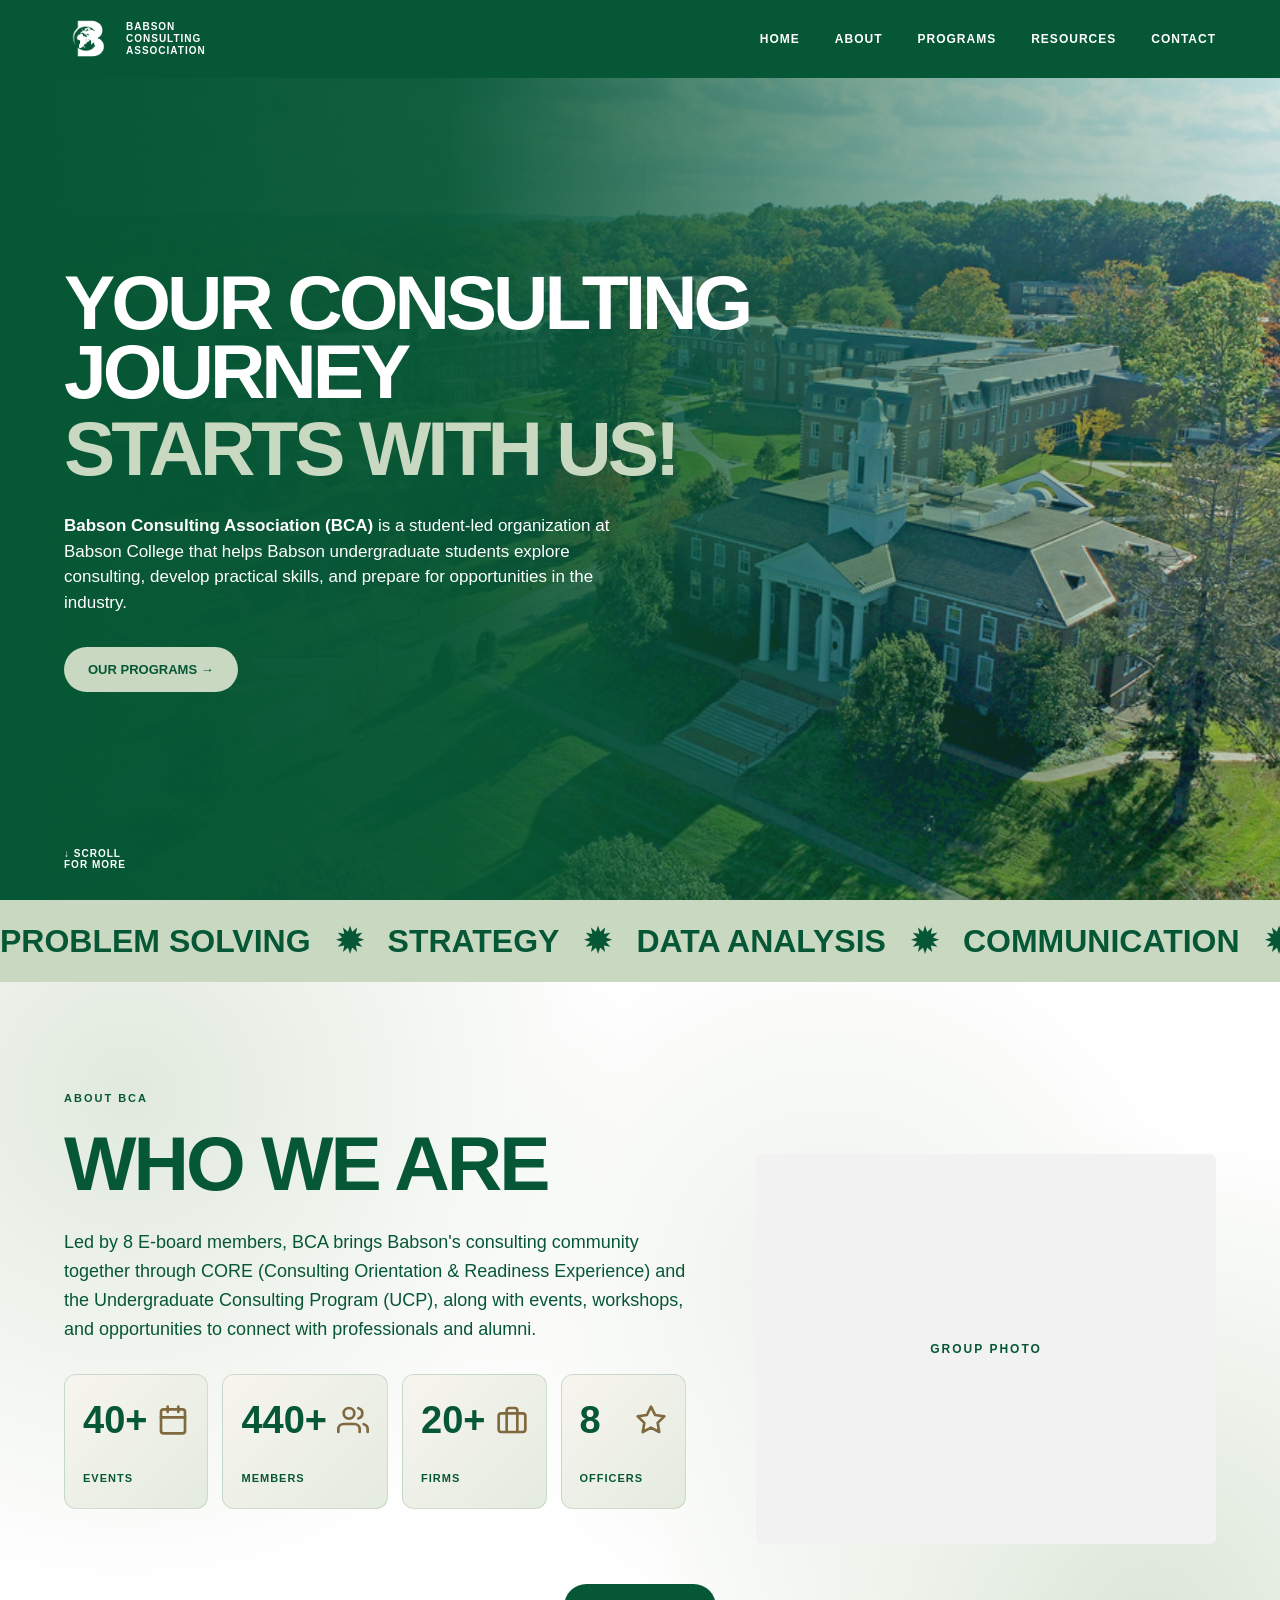
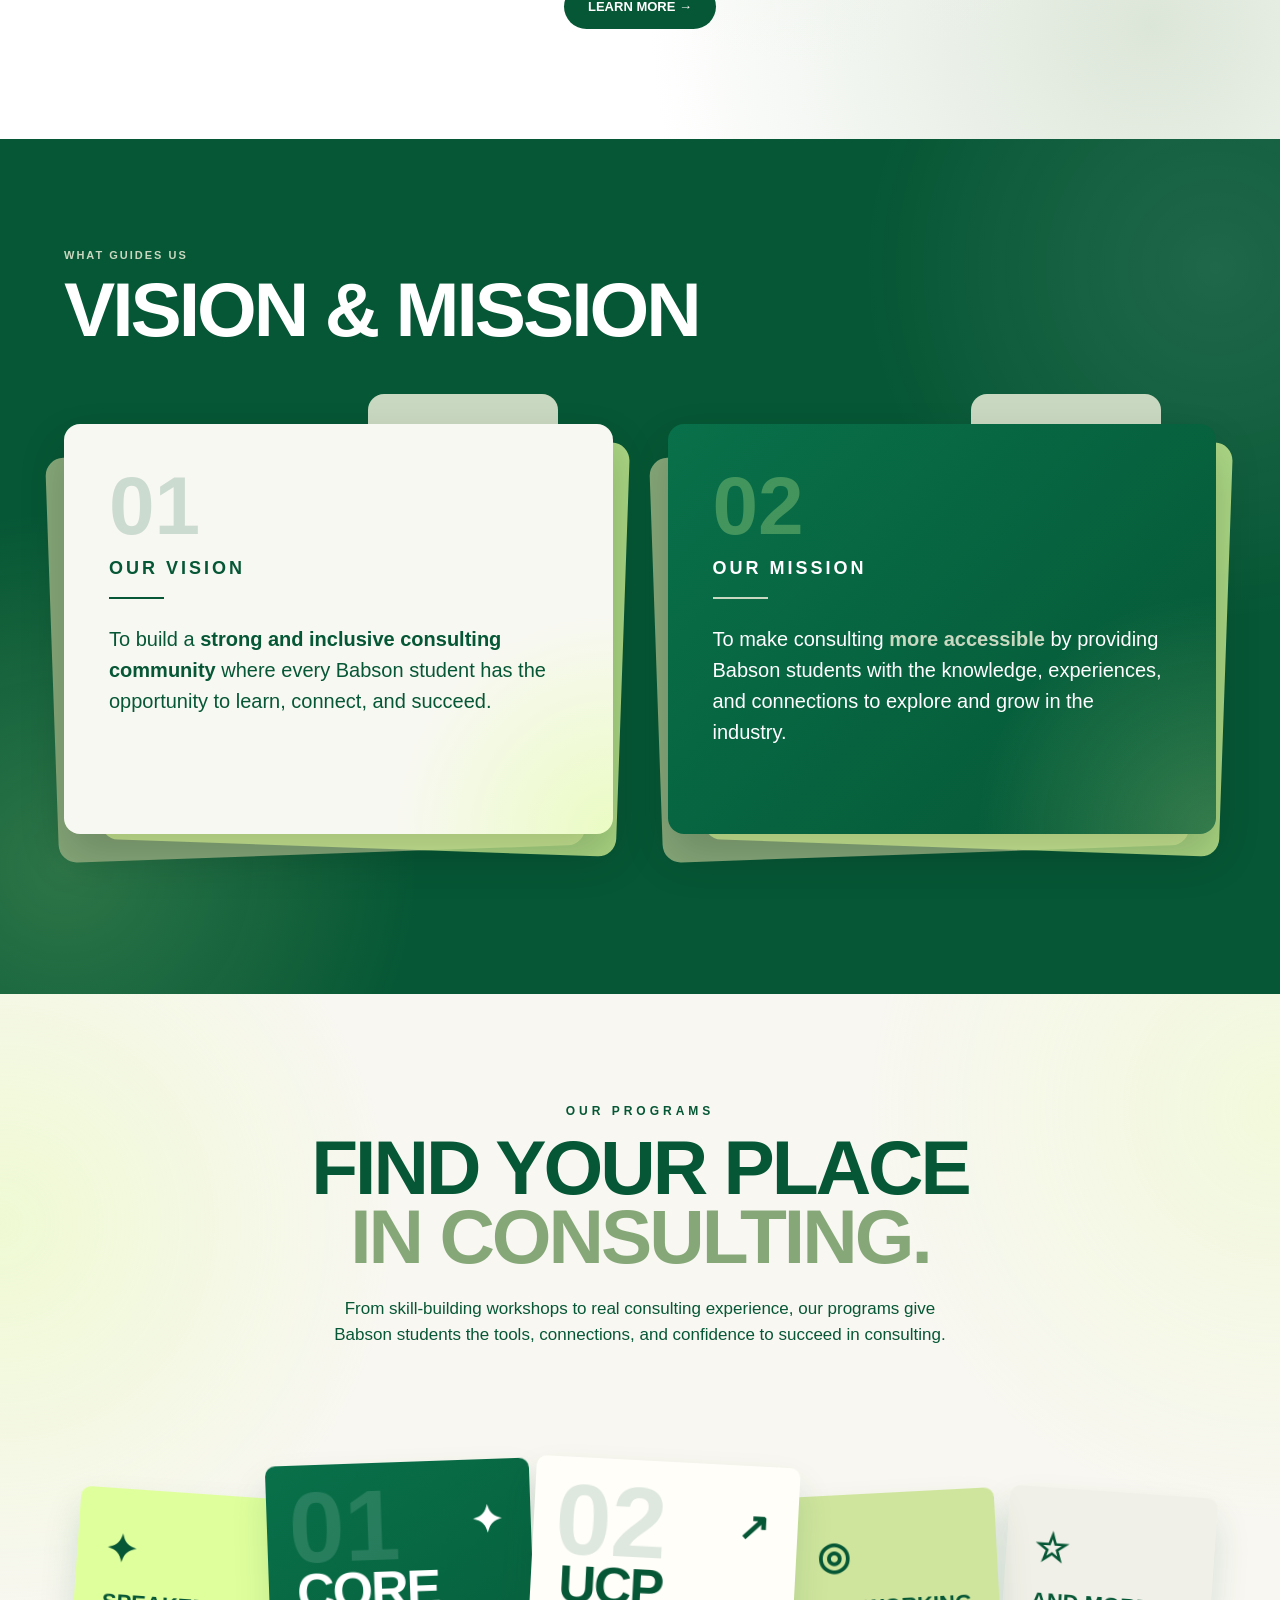
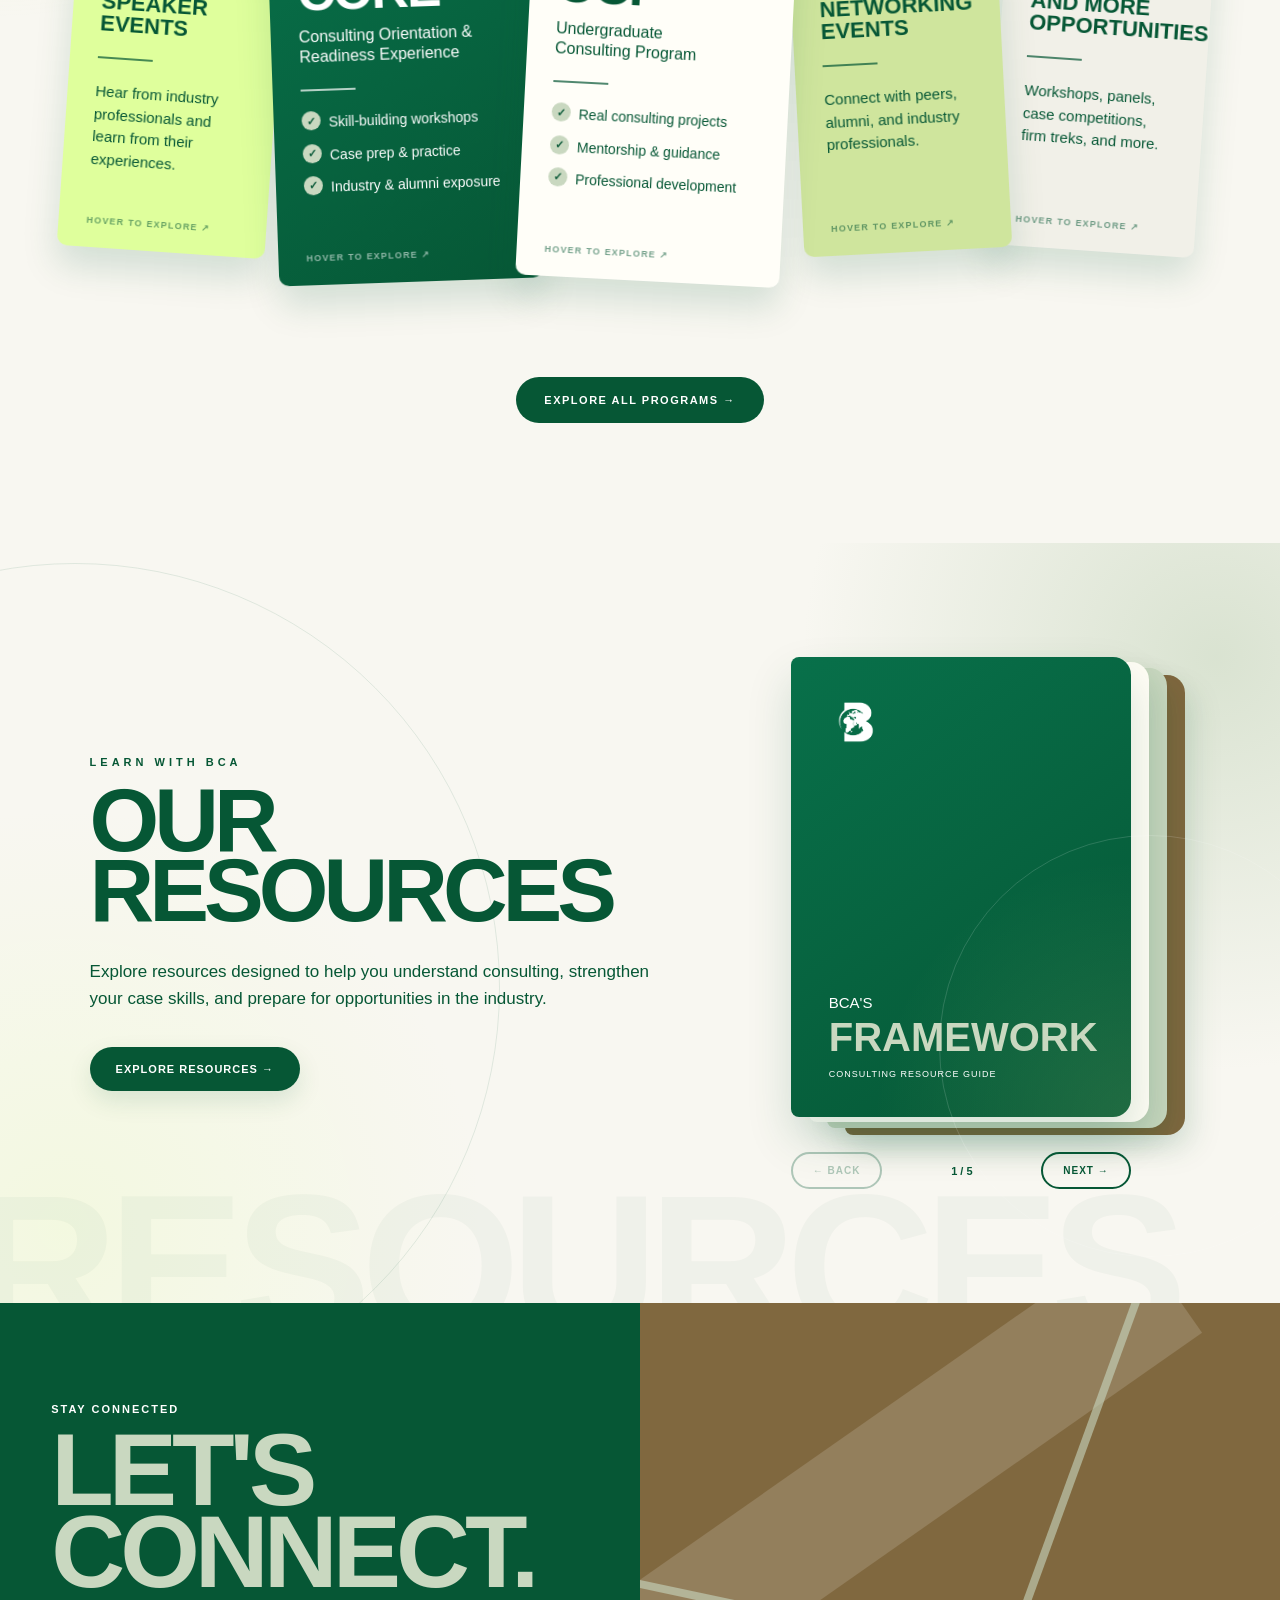
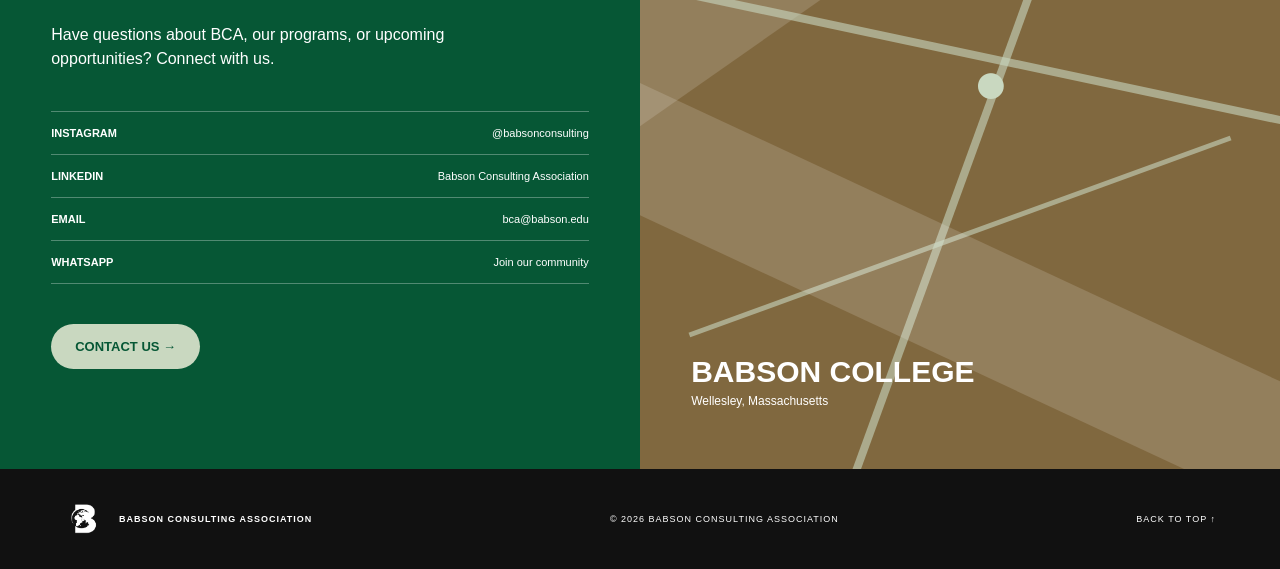
==== commit 9a1842d2: "Update index.html" ====
--- a/index.html
+++ b/index.html
@@ -24,7 +24,8 @@
                 alt="Babson Consulting Association"
             >
             <span>
-                BABSON CONSULTING<br>
+                BABSON<br>
+                CONSULTING<br>
                 ASSOCIATION
             </span>
         </a>
--- a/style.css
+++ b/style.css
@@ -360,6 +360,10 @@
         var(--white);
 }
 
+.about .section-label {
+    margin-bottom: 50px;
+}
+
 .about-content {
     display: grid;
     grid-template-columns: 1.15fr 0.85fr;
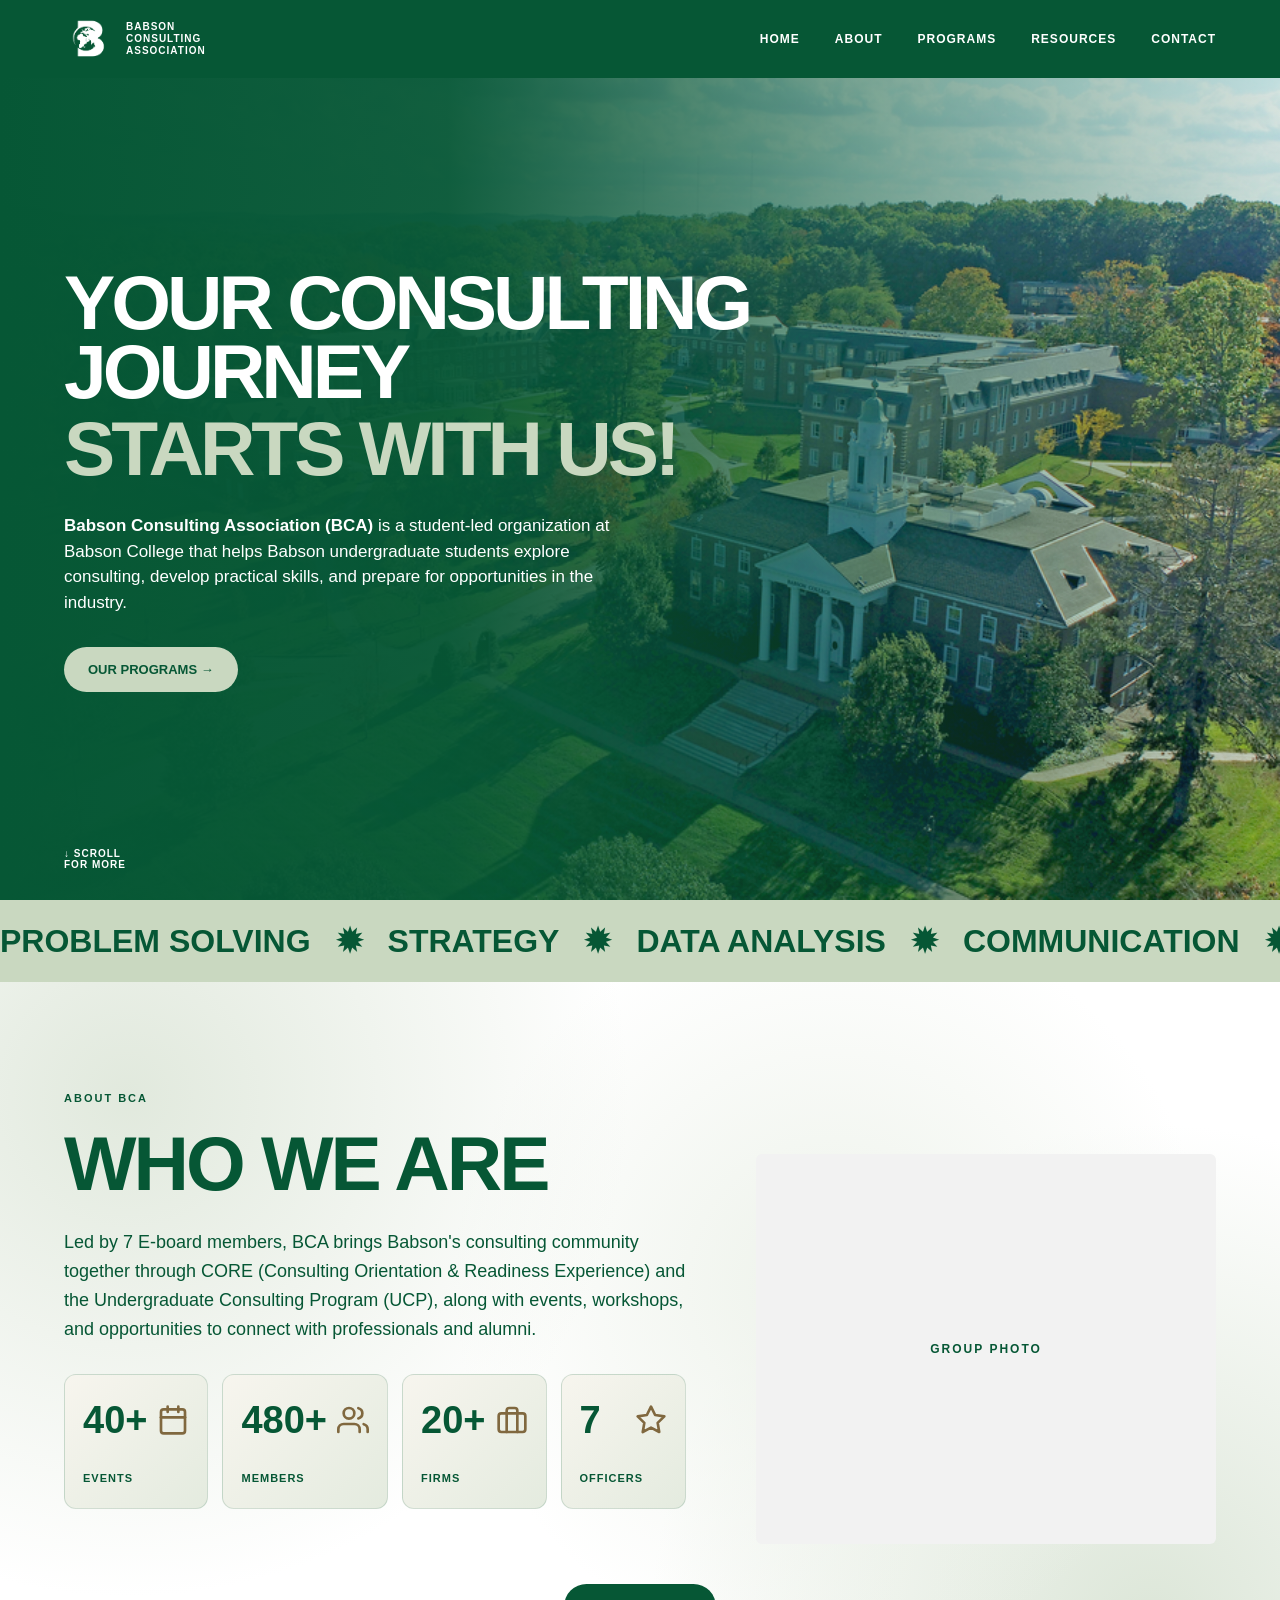
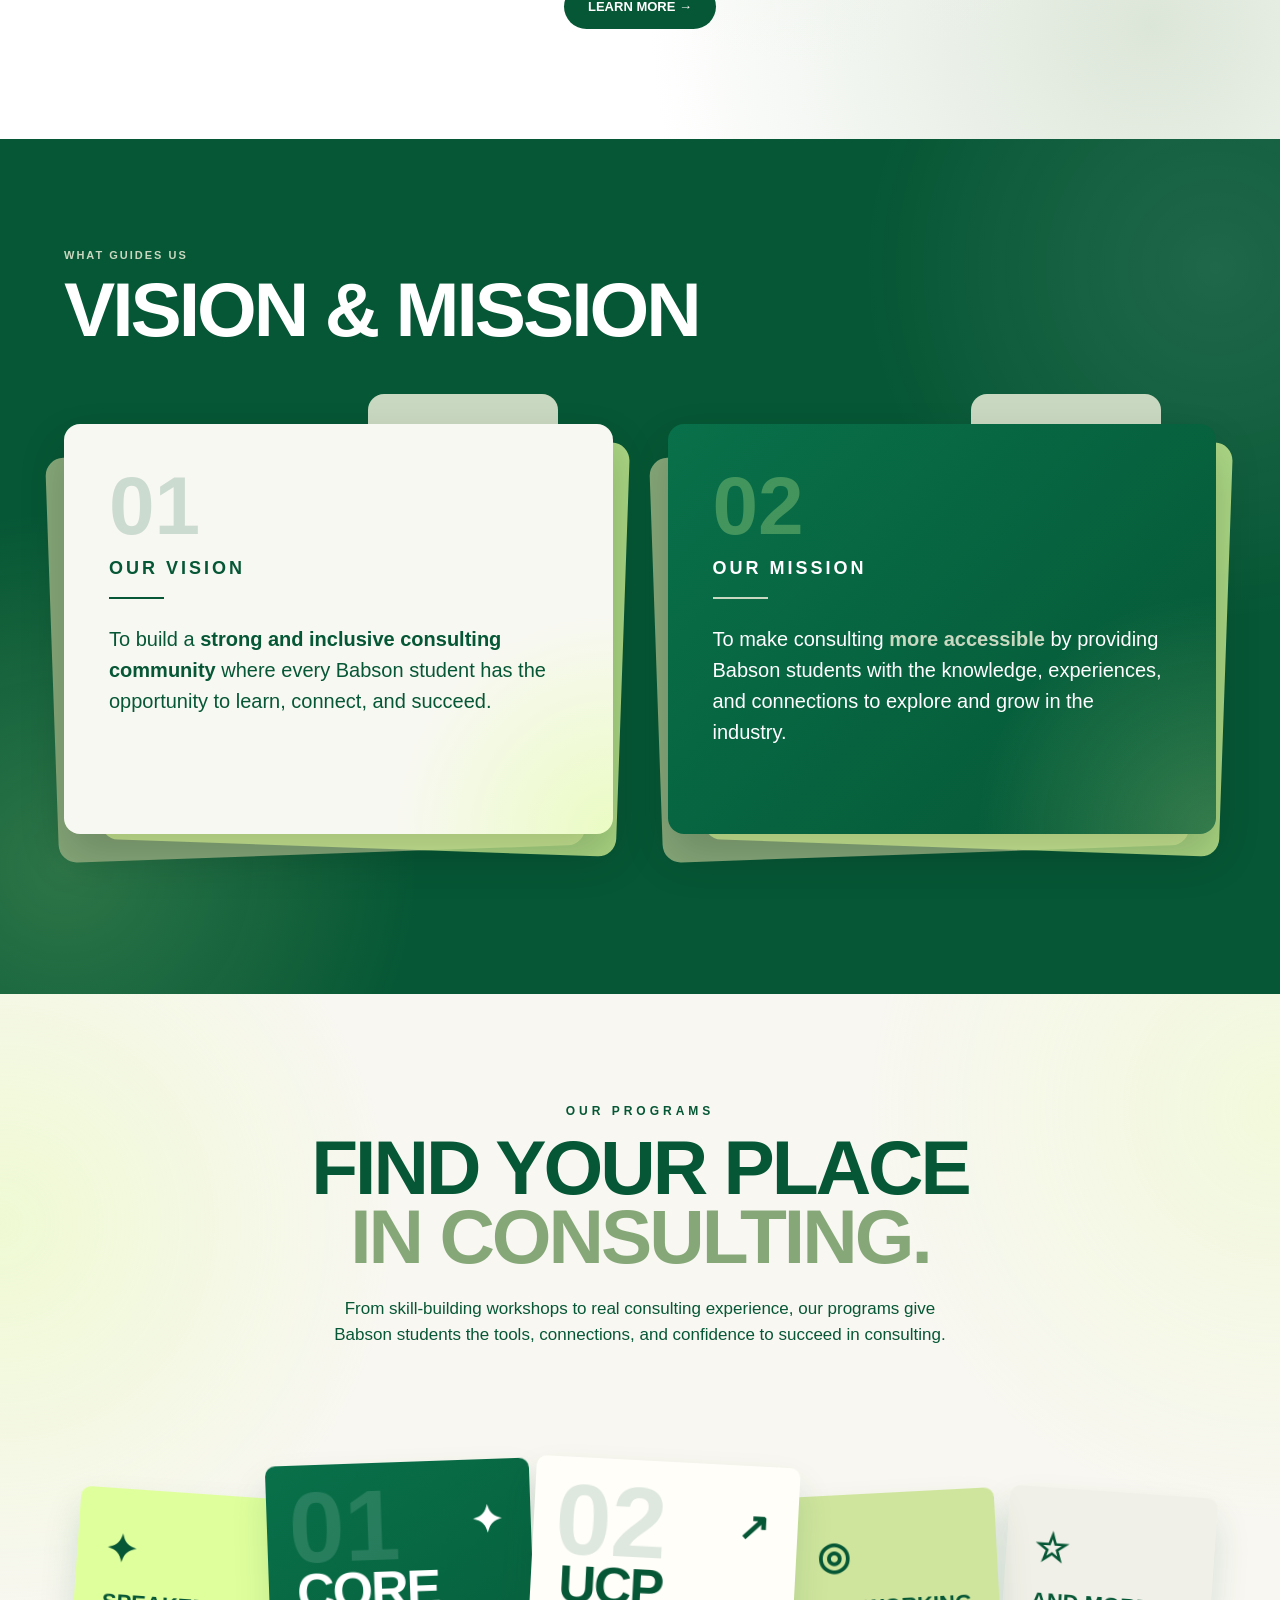
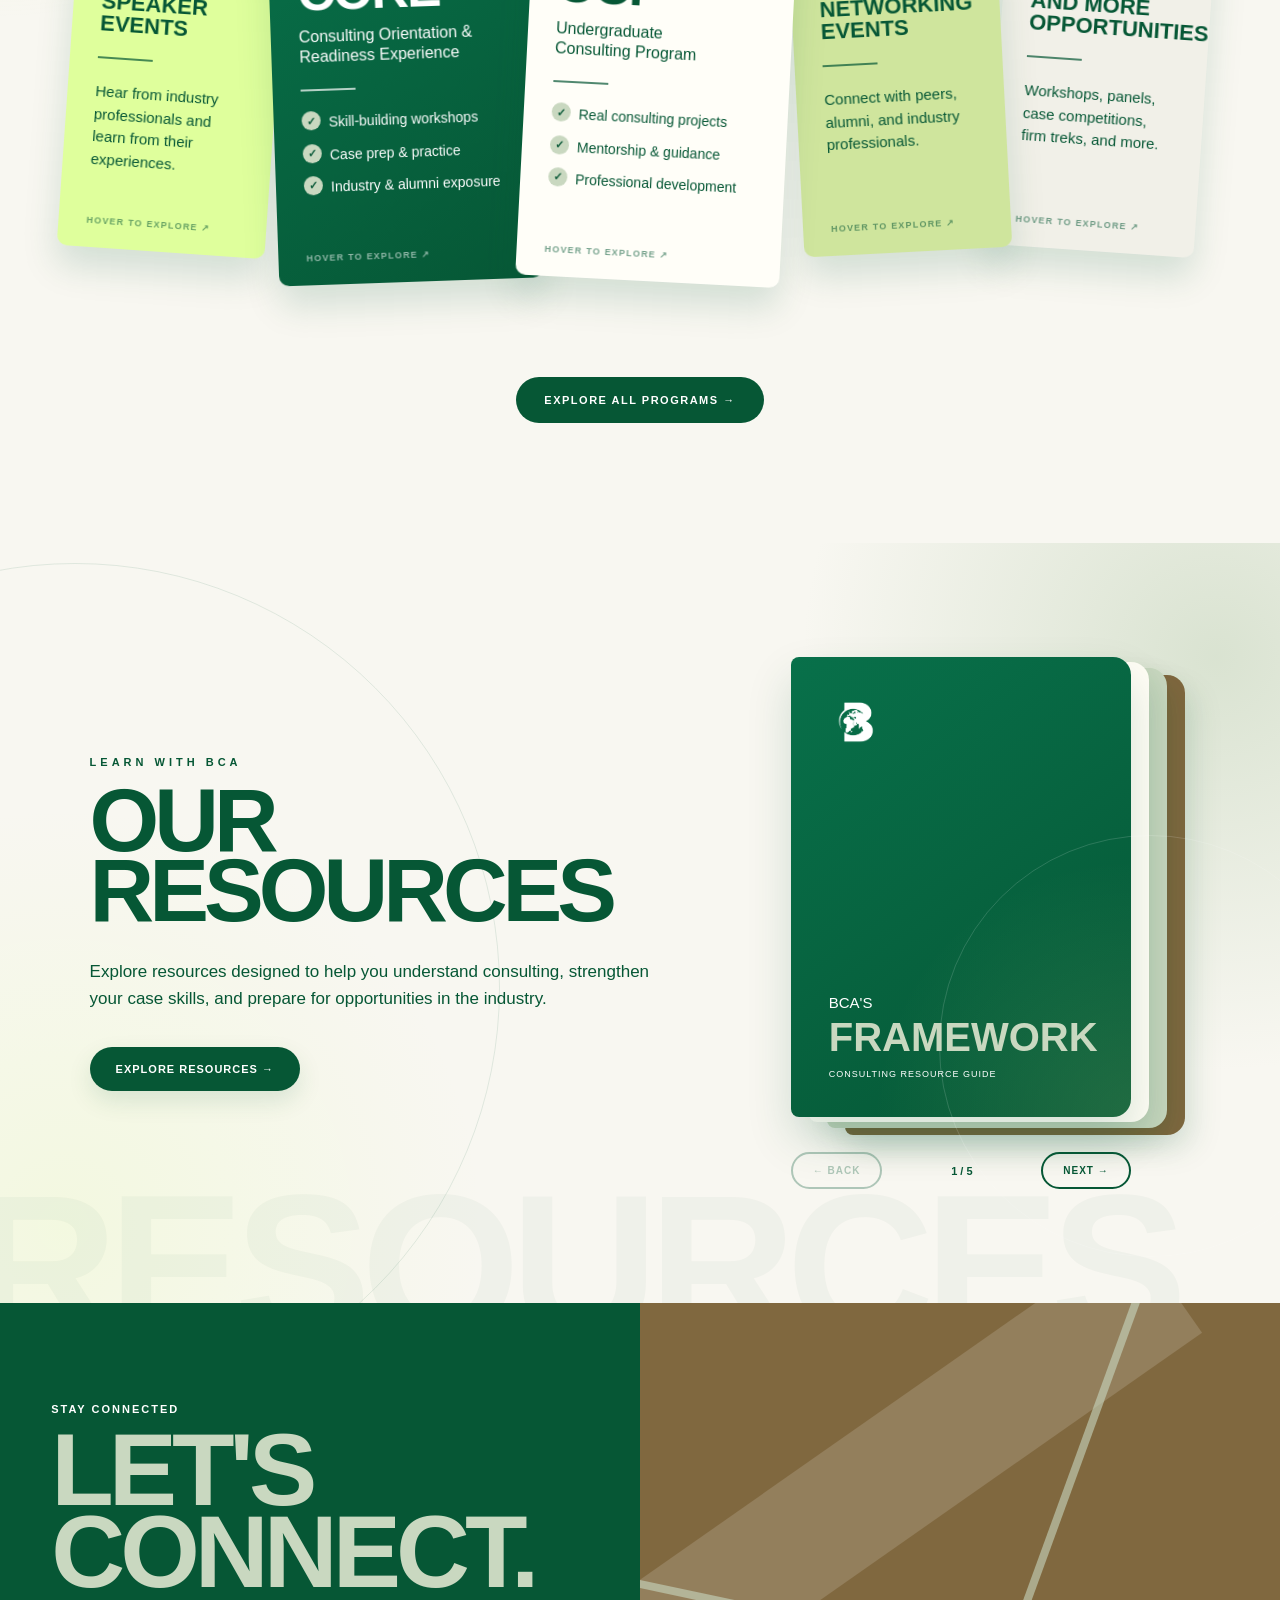
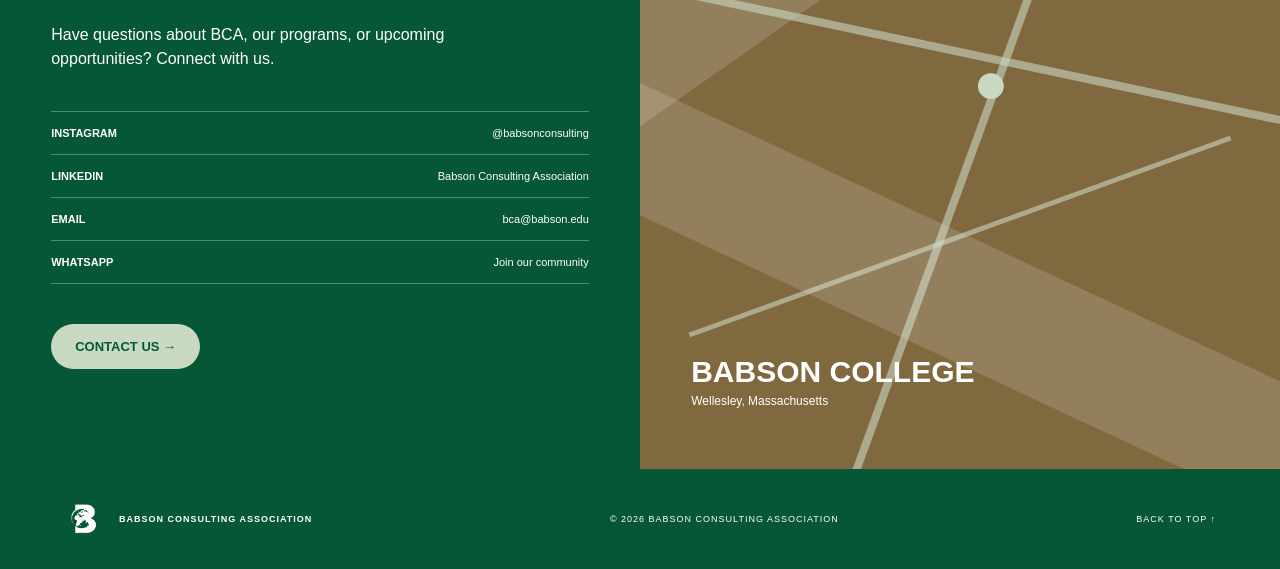
==== commit 9e6ded42: "bca" ====
--- a/index.html
+++ b/index.html
@@ -149,7 +149,7 @@
                     <h2>WHO WE ARE</h2>
 
                     <p>
-                        Led by 8 E-board members, BCA brings Babson's
+                        Led by 7 E-board members, BCA brings Babson's
                         consulting community together through CORE
                         (Consulting Orientation &amp; Readiness Experience)
                         and the Undergraduate Consulting Program (UCP),
@@ -299,7 +299,7 @@
 
                                 <strong
                                     class="counter"
-                                    data-target="8"
+                                    data-target="7"
                                 >
                                     0
                                 </strong>
--- a/style.css
+++ b/style.css
@@ -1851,7 +1851,7 @@
     justify-content: space-between;
     gap: 30px;
 
-    background: var(--black);
+    background: var(--green);
     color: var(--white);
 
     font-size: 9px;
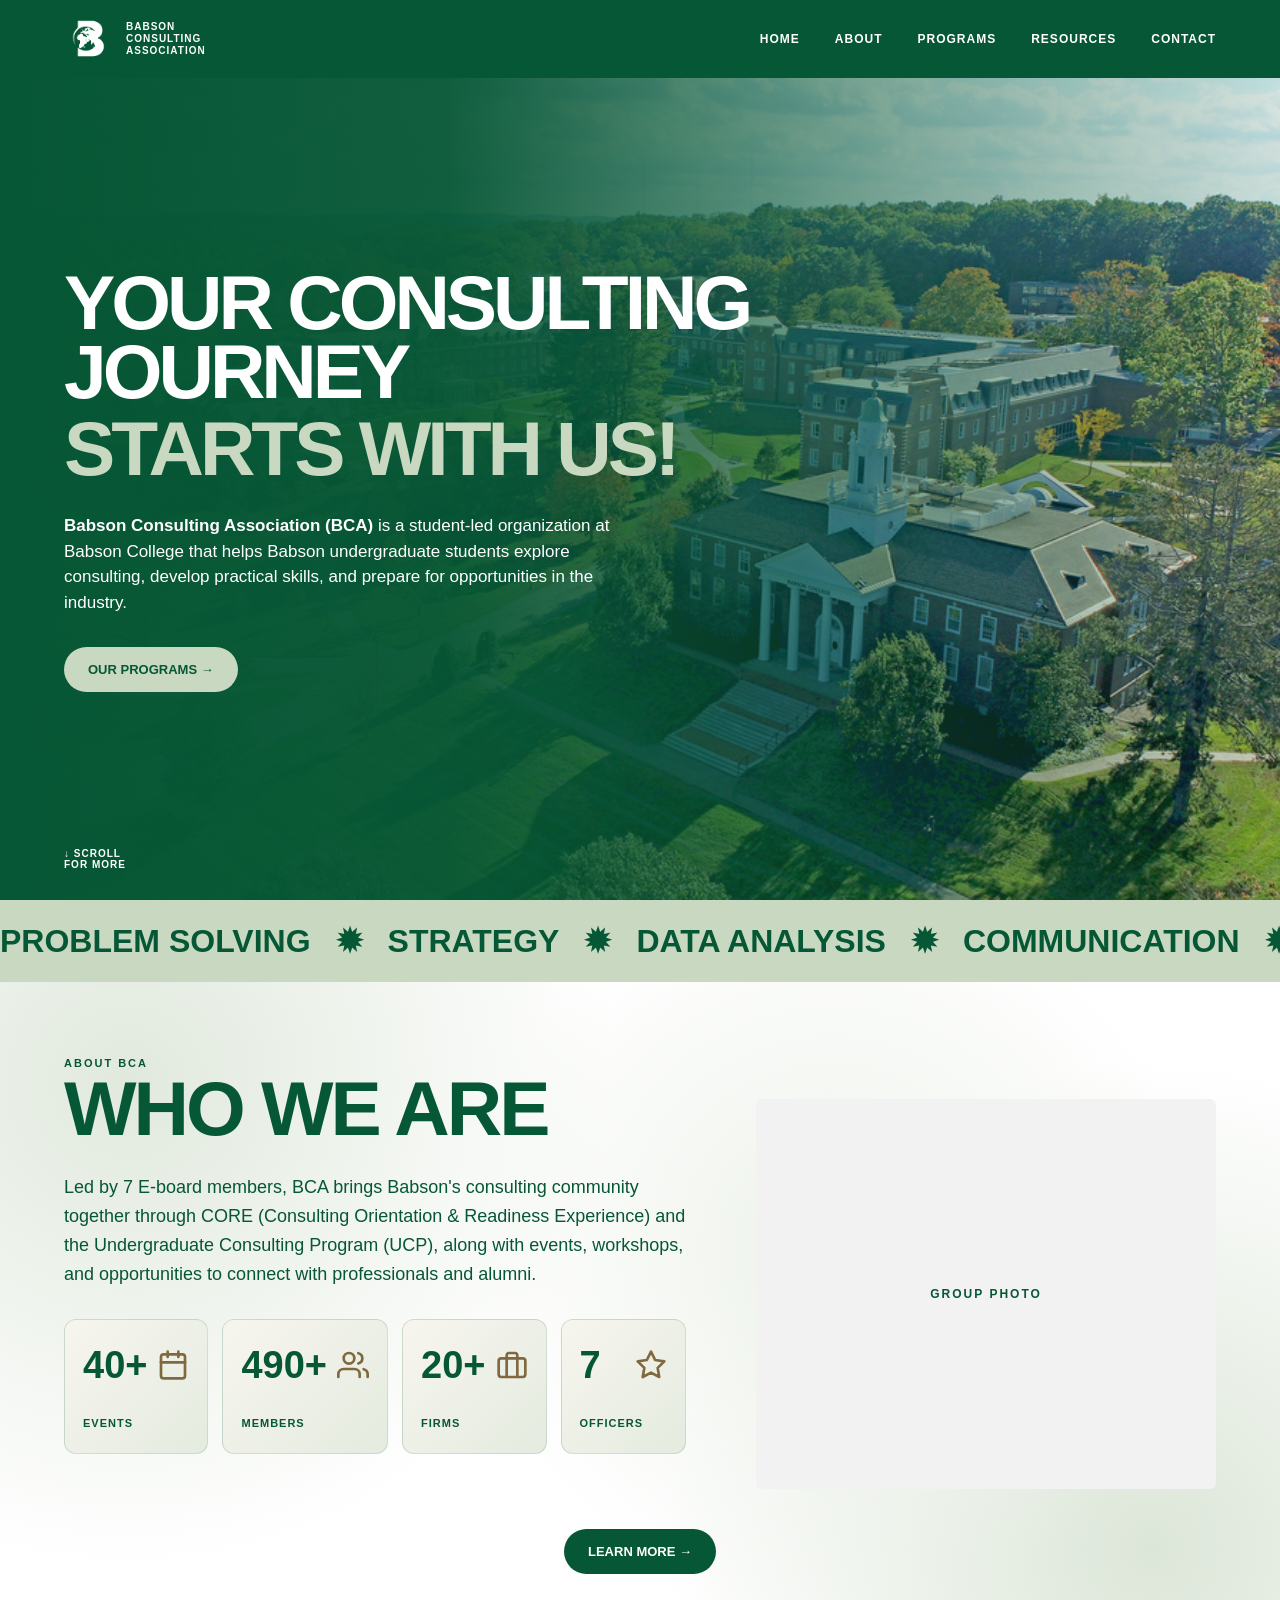
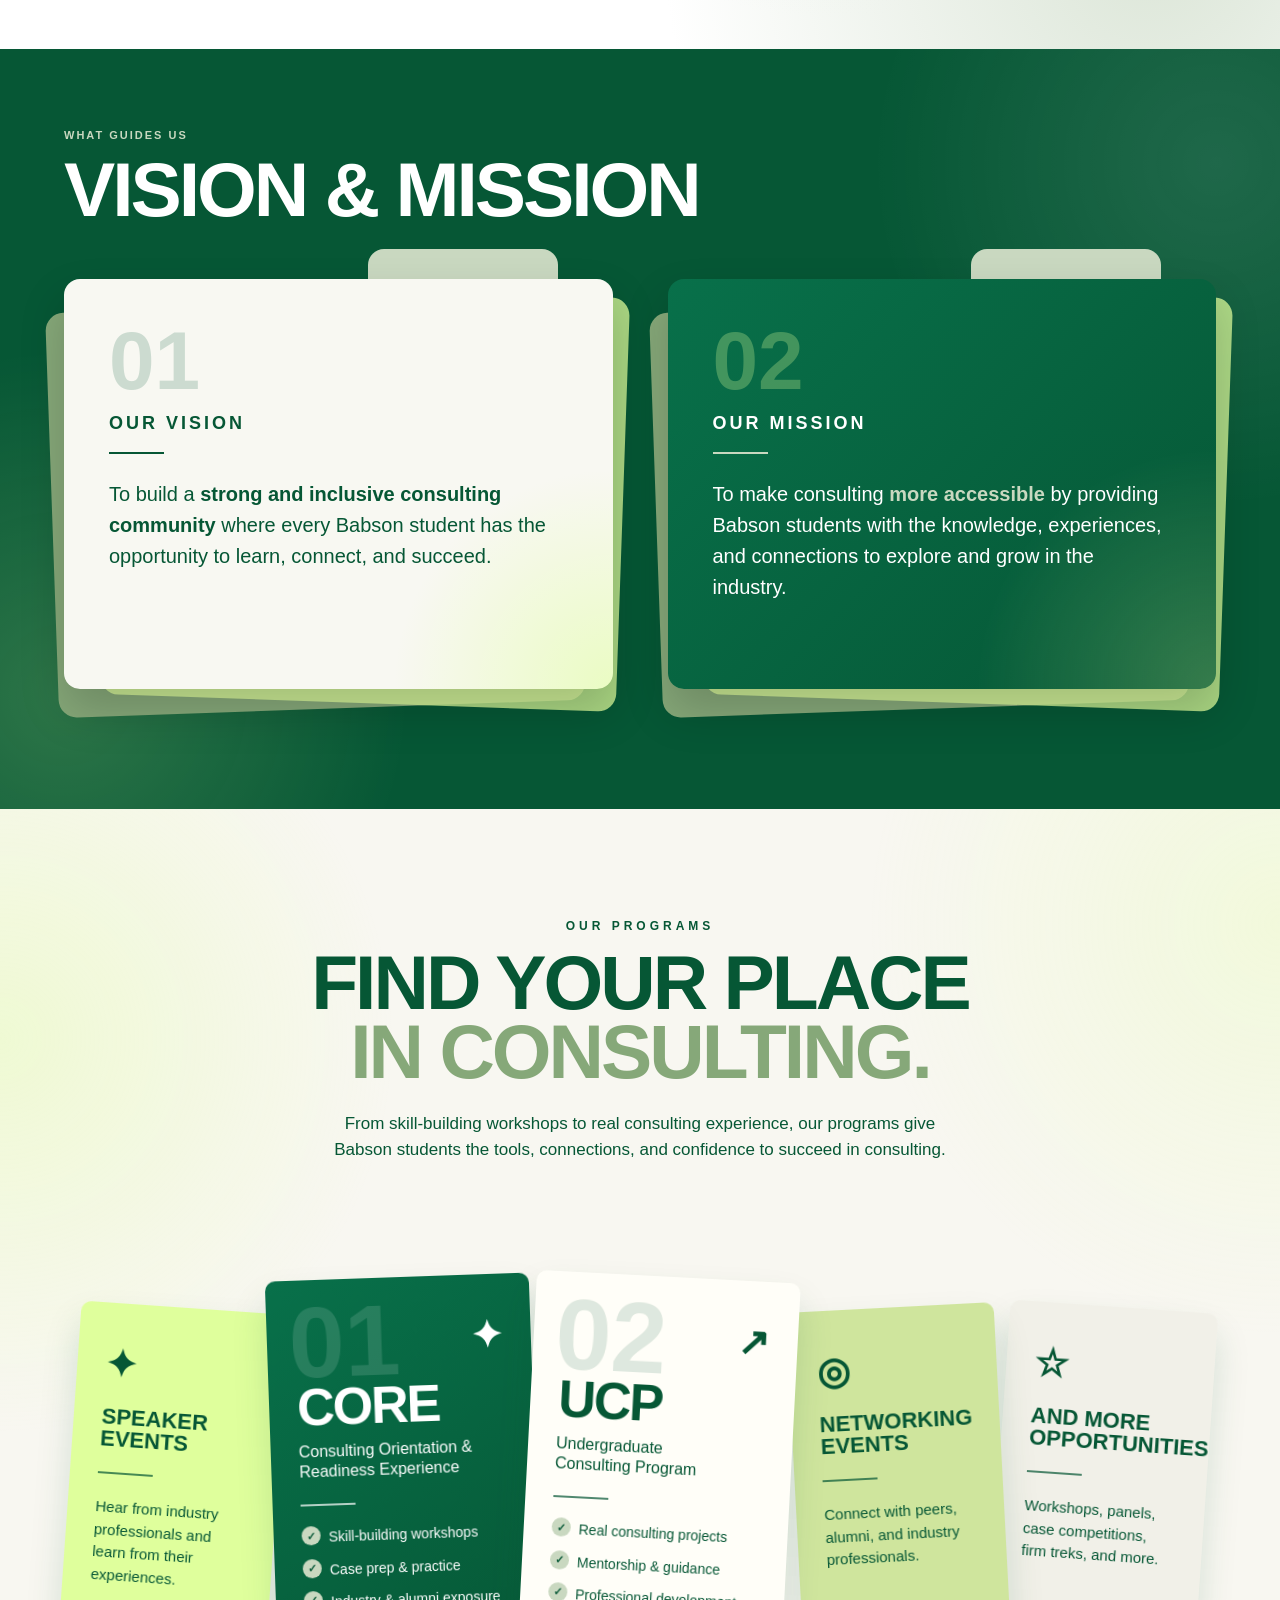
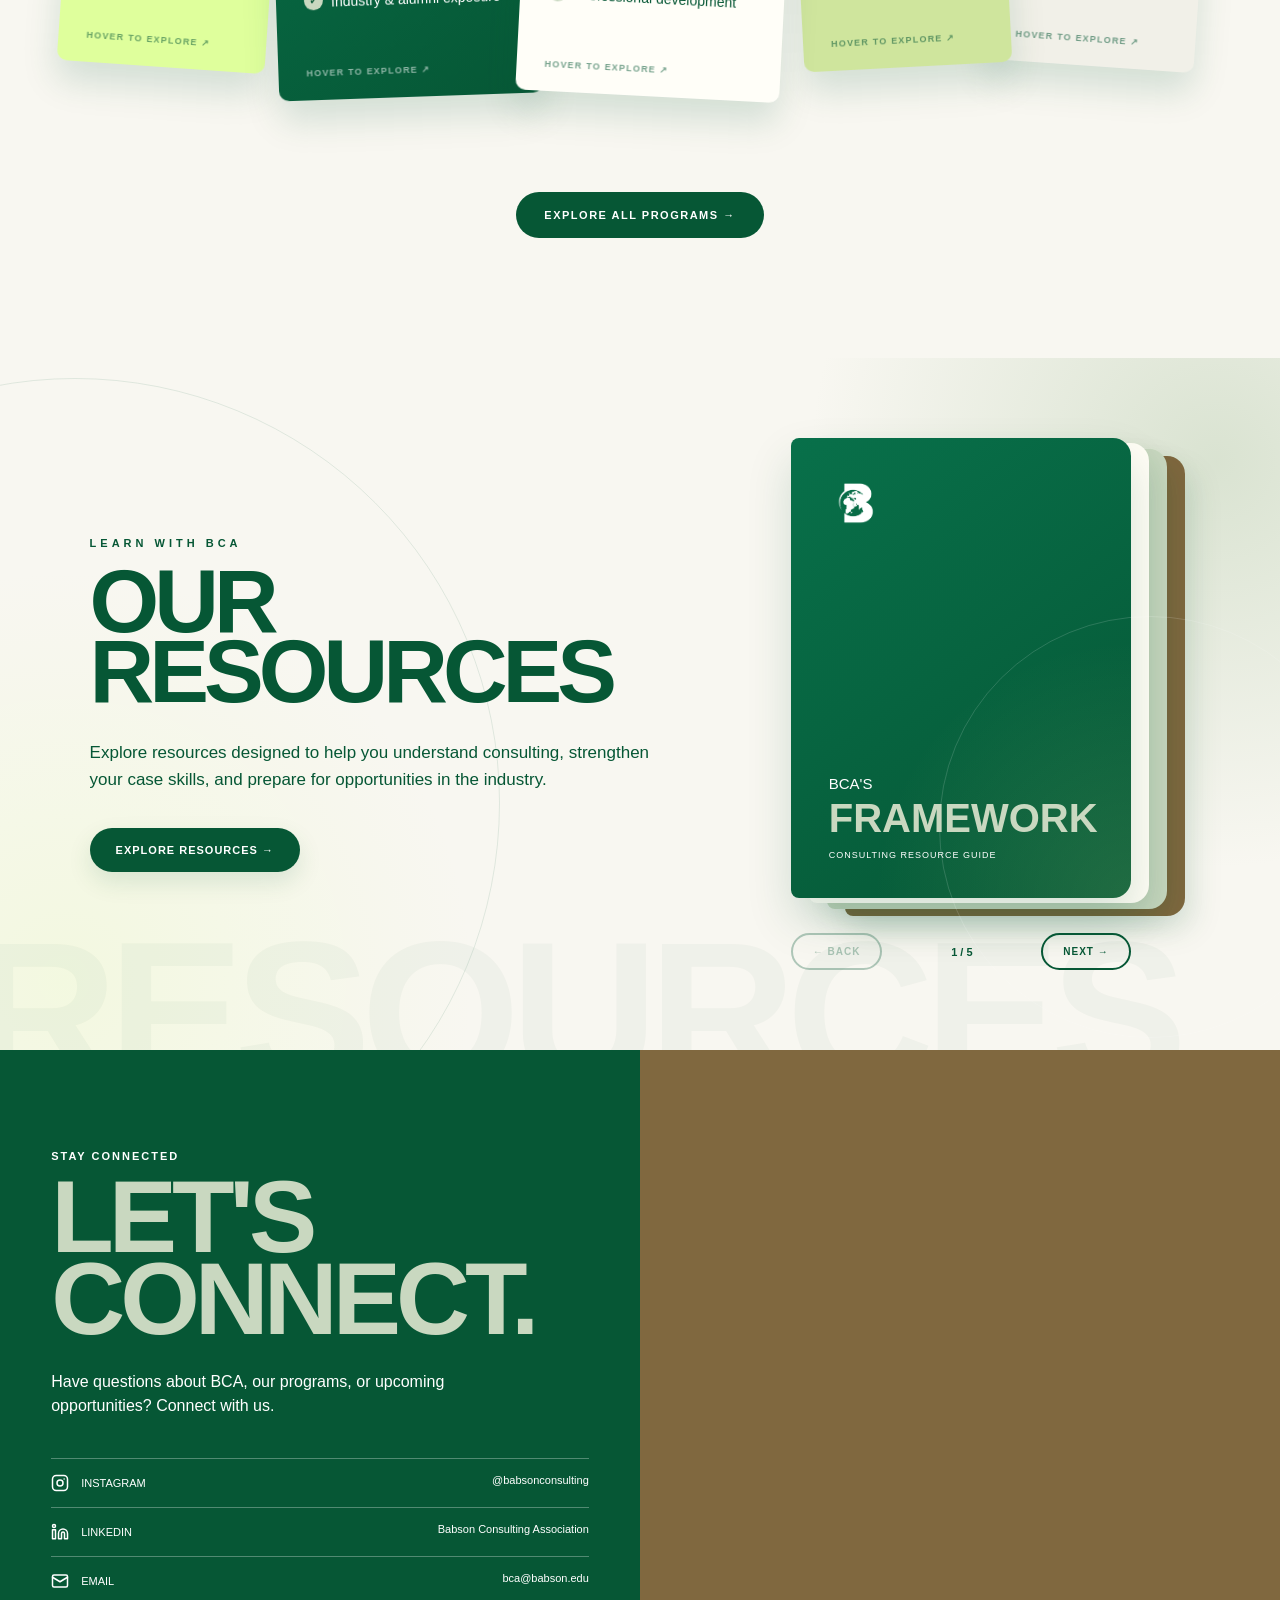
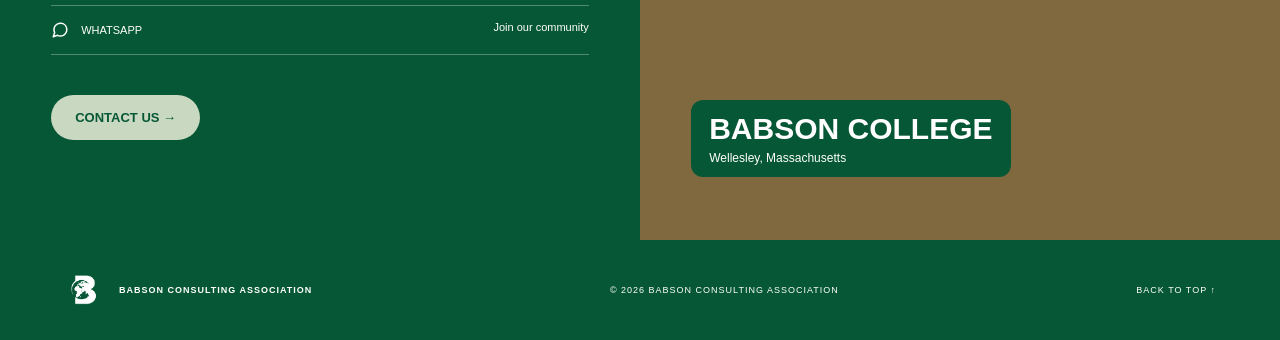
==== commit db501bed: "checkpoint 3" ====
--- a/index.html
+++ b/index.html
@@ -1043,23 +1043,35 @@
 
                 <div class="contact-links">
 
-                    <a href="#">
-                        INSTAGRAM
+                    <a href="https://www.instagram.com/babsonconsulting" target="_blank" rel="noopener noreferrer">
+                        <span class="contact-label">
+                            <svg class="contact-icon" viewBox="0 0 24 24" fill="none" stroke="currentColor" stroke-width="2" stroke-linecap="round" stroke-linejoin="round" aria-hidden="true"><rect x="2" y="2" width="20" height="20" rx="5"></rect><circle cx="12" cy="12" r="4"></circle><line x1="17.5" y1="6.5" x2="17.51" y2="6.5"></line></svg>
+                            INSTAGRAM
+                        </span>
                         <span>@babsonconsulting</span>
                     </a>
 
-                    <a href="#">
-                        LINKEDIN
+                    <a href="https://www.linkedin.com/company/babson-consulting-association" target="_blank" rel="noopener noreferrer">
+                        <span class="contact-label">
+                            <svg class="contact-icon" viewBox="0 0 24 24" fill="none" stroke="currentColor" stroke-width="2" stroke-linecap="round" stroke-linejoin="round" aria-hidden="true"><path d="M16 8a6 6 0 0 1 6 6v7h-4v-7a2 2 0 0 0-2-2 2 2 0 0 0-2 2v7h-4v-7a6 6 0 0 1 6-6z"></path><rect x="2" y="9" width="4" height="12"></rect><circle cx="4" cy="4" r="2"></circle></svg>
+                            LINKEDIN
+                        </span>
                         <span>Babson Consulting Association</span>
                     </a>
 
                     <a href="mailto:bca@babson.edu">
-                        EMAIL
+                        <span class="contact-label">
+                            <svg class="contact-icon" viewBox="0 0 24 24" fill="none" stroke="currentColor" stroke-width="2" stroke-linecap="round" stroke-linejoin="round" aria-hidden="true"><rect x="2" y="4" width="20" height="16" rx="2"></rect><path d="m2 7 10 6 10-6"></path></svg>
+                            EMAIL
+                        </span>
                         <span>bca@babson.edu</span>
                     </a>
 
                     <a href="#">
-                        WHATSAPP
+                        <span class="contact-label">
+                            <svg class="contact-icon" viewBox="0 0 24 24" fill="none" stroke="currentColor" stroke-width="2" stroke-linecap="round" stroke-linejoin="round" aria-hidden="true"><path d="M21 11.5a8.38 8.38 0 0 1-.9 3.8 8.5 8.5 0 0 1-7.6 4.7 8.38 8.38 0 0 1-3.8-.9L3 21l1.9-5.7a8.38 8.38 0 0 1-.9-3.8 8.5 8.5 0 0 1 4.7-7.6 8.38 8.38 0 0 1 3.8-.9h.5a8.48 8.48 0 0 1 8 8v.5z"></path></svg>
+                            WHATSAPP
+                        </span>
                         <span>Join our community</span>
                     </a>
 
@@ -1079,13 +1091,13 @@
             <!-- MAP -->
             <div class="map-placeholder">
 
-                <div class="map-line line-one"></div>
-                <div class="map-line line-two"></div>
-                <div class="map-line line-three"></div>
-
-                <div class="map-pin">
-                    ●
-                </div>
+                <iframe
+                    class="map-embed"
+                    src="https://www.google.com/maps?q=Babson+College,+231+Forest+St,+Wellesley,+MA+02457&output=embed"
+                    loading="lazy"
+                    referrerpolicy="no-referrer-when-downgrade"
+                    title="Babson College location on Google Maps"
+                ></iframe>
 
                 <div class="map-label">
                     <strong>BABSON COLLEGE</strong>
--- a/style.css
+++ b/style.css
@@ -1727,6 +1727,20 @@
     font-weight: normal;
 }
 
+.contact-label {
+    display: flex;
+    align-items: center;
+    gap: 12px;
+
+    font-weight: bold;
+}
+
+.contact-icon {
+    width: 18px;
+    height: 18px;
+    flex-shrink: 0;
+}
+
 
 /* MAP GRAPHIC */
 
@@ -1740,81 +1754,14 @@
     background: var(--brown);
 }
 
-.map-placeholder::before,
-.map-placeholder::after {
-    content: "";
-
+.map-embed {
     position: absolute;
-
-    width: 800px;
-    height: 120px;
-
-    background:
-        rgba(255, 255, 255, 0.15);
-
-    transform: rotate(-35deg);
-}
-
-.map-placeholder::before {
-    top: 150px;
-    left: -200px;
-}
-
-.map-placeholder::after {
-    left: -100px;
-    bottom: 120px;
-
-    transform: rotate(25deg);
-}
-
-.map-line {
-    position: absolute;
-
-    background: var(--sage);
-
-    opacity: 0.6;
-}
-
-.line-one {
-    top: 45%;
-    left: -10%;
-
-    width: 120%;
-    height: 8px;
-
-    transform: rotate(12deg);
-}
-
-.line-two {
-    top: -10%;
-    left: 55%;
-
-    width: 8px;
-    height: 120%;
-
-    transform: rotate(20deg);
-}
-
-.line-three {
-    left: 5%;
-    bottom: 30%;
-
-    width: 90%;
-    height: 5px;
-
-    transform: rotate(-20deg);
-}
-
-.map-pin {
-    position: absolute;
-
-    top: 45%;
-    left: 52%;
-    z-index: 2;
-
-    color: var(--sage);
-
-    font-size: 60px;
+    inset: 0;
+
+    width: 100%;
+    height: 100%;
+
+    border: 0;
 }
 
 .map-label {
@@ -1826,6 +1773,12 @@
 
     display: flex;
     flex-direction: column;
+
+    padding: 12px 18px;
+
+    background: var(--green);
+    color: var(--white);
+    border-radius: var(--radius);
 }
 
 .map-label strong {
@@ -2048,7 +2001,6 @@
 
     .navbar {
         padding: 18px 5%;
-
         align-items: flex-start;
     }
 
@@ -2066,11 +2018,9 @@
 
     .navbar nav {
         max-width: 225px;
-
         display: flex;
         justify-content: flex-end;
         flex-wrap: wrap;
-
         gap: 8px 14px;
     }
 
@@ -2083,17 +2033,12 @@
 
     .hero {
         min-height: 100svh;
-
-        padding:
-            145px 6%
-            85px;
-
+        padding: 145px 6% 85px;
         background-position: center;
     }
 
     .hero h1 {
         font-size: clamp(48px, 14vw, 70px);
-
         letter-spacing: -2px;
     }
 
@@ -2110,7 +2055,6 @@
 
     .about h2 {
         font-size: 52px;
-
         letter-spacing: -2px;
     }
 
@@ -2124,7 +2068,6 @@
 
     .stat-card {
         min-height: 120px;
-
         padding: 18px 15px;
     }
 
@@ -2154,7 +2097,6 @@
 
     .folder-paper {
         min-height: 390px;
-
         padding: 32px 25px;
     }
 
@@ -2168,7 +2110,6 @@
 
     .folder-tab {
         right: 25px;
-
         width: 145px;
         height: 60px;
     }
@@ -2186,7 +2127,6 @@
 
     .programs-heading h2 {
         font-size: 45px;
-
         letter-spacing: -2px;
     }
 
@@ -2206,7 +2146,6 @@
     .ucp-sheet {
         width: 100%;
         height: 390px;
-
         transform: none;
     }
 
@@ -2232,7 +2171,6 @@
 
     .resource-text h2 {
         font-size: 62px;
-
         letter-spacing: -4px;
     }
 
@@ -2259,33 +2197,25 @@
     }
 
     .layer-one {
-        transform:
-            translateX(10px)
-            translateY(4px);
+        transform: translateX(10px) translateY(4px);
     }
 
     .layer-two {
-        transform:
-            translateX(20px)
-            translateY(8px);
+        transform: translateX(20px) translateY(8px);
     }
 
     .layer-three {
-        transform:
-            translateX(30px)
-            translateY(12px);
+        transform: translateX(30px) translateY(12px);
     }
 
     .flipbook-controls {
         width: 270px;
-
         gap: 10px;
     }
 
     .fb-prev,
     .fb-next {
         padding: 10px 14px;
-
         font-size: 9px;
     }
 
@@ -2302,13 +2232,11 @@
 
     .contact-info h2 {
         font-size: 65px;
-
         letter-spacing: -3px;
     }
 
     .contact-links a {
         flex-direction: column;
-
         gap: 5px;
     }
 
@@ -2317,10 +2245,7 @@
 
     .page-hero {
         min-height: 500px;
-
-        padding:
-            150px 6%
-            80px;
+        padding: 150px 6% 80px;
     }
 
     .page-hero h1 {
@@ -2332,8 +2257,596 @@
 
     footer {
         flex-direction: column;
-
         align-items: flex-start;
     }
-
-}+}
+
+
+/* =========================================================
+   18. EXECUTIVE BOARD
+========================================================= */
+
+.executive-board {
+    padding: 110px 5%;
+    background:
+        radial-gradient(
+            circle at 10% 20%,
+            rgba(201, 216, 192, 0.45),
+            transparent 30%
+        ),
+        var(--cream);
+    color: var(--green);
+}
+
+
+/* TEAM HEADING */
+
+.team-heading {
+    max-width: 1400px;
+    margin: 0 auto 45px;
+
+    display: grid;
+    grid-template-columns: 1.4fr 0.6fr;
+    gap: 70px;
+    align-items: end;
+}
+
+.team-heading h2 {
+    margin: 0;
+
+    font-size: clamp(55px, 7vw, 105px);
+    line-height: 0.82;
+    letter-spacing: -5px;
+}
+
+.team-heading > p {
+    max-width: 480px;
+    margin: 0 0 5px;
+
+    font-size: 16px;
+    line-height: 1.6;
+}
+
+
+/* BOARD TABS */
+
+.board-tabs {
+    max-width: 1400px;
+    margin: 0 auto 70px;
+
+    display: flex;
+    gap: 10px;
+
+    border-bottom: 1px solid rgba(6, 87, 53, 0.25);
+}
+
+.board-tab {
+    min-width: 280px;
+    padding: 16px 25px;
+
+    border: 1px solid rgba(6, 87, 53, 0.25);
+    border-bottom: none;
+    border-radius: 10px 10px 0 0;
+
+    background: transparent;
+    color: var(--green);
+
+    font-family: inherit;
+    font-size: 11px;
+    font-weight: bold;
+    letter-spacing: 1.5px;
+
+    cursor: pointer;
+
+    transition:
+        background 0.2s ease,
+        color 0.2s ease;
+}
+
+.board-tab.active {
+    background: var(--green);
+    color: var(--white);
+}
+
+
+/* BOARD GROUPS */
+
+.board-group {
+    display: none;
+}
+
+.board-group.active {
+    display: block;
+}
+
+
+/* FEATURED MEMBER */
+
+.member-showcase {
+    max-width: 1400px;
+    margin: 0 auto 70px;
+
+    display: grid;
+    grid-template-columns: 0.9fr 1.1fr;
+    gap: 90px;
+    align-items: center;
+}
+
+/* MEMBER IMAGE — NO EXTRA FRAME */
+
+.member-card-area {
+    position: relative;
+    min-height: 520px;
+
+    display: flex;
+    align-items: center;
+    justify-content: center;
+}
+
+.member-id-image {
+    display: block;
+    width: min(100%, 430px);
+    height: auto;
+
+    object-fit: contain;
+
+    transition:
+        transform 0.3s ease,
+        opacity 0.3s ease;
+}
+
+.member-id-image:hover {
+    transform: scale(1.03);
+}
+
+/* MEMBER ARROWS */
+
+.member-arrow {
+    position: absolute;
+
+    width: 55px;
+    height: 55px;
+
+    border: 2px solid var(--green);
+    border-radius: 50%;
+
+    background: var(--cream);
+    color: var(--green);
+
+    font-family: inherit;
+    font-size: 22px;
+
+    cursor: pointer;
+
+    transition:
+        background 0.2s ease,
+        color 0.2s ease,
+        transform 0.2s ease;
+}
+
+.member-arrow:hover {
+    background: var(--green);
+    color: var(--white);
+
+    transform: scale(1.05);
+}
+
+.member-prev {
+    left: 0;
+}
+
+.member-next {
+    right: 0;
+}
+
+
+/* MEMBER INFORMATION */
+
+.member-info {
+    max-width: 650px;
+}
+
+.member-count {
+    display: block;
+
+    margin-bottom: 15px;
+
+    font-size: 10px;
+    font-weight: bold;
+    letter-spacing: 2px;
+}
+
+.member-name {
+    margin: 0;
+
+    font-size: clamp(42px, 5vw, 72px);
+    line-height: 0.9;
+    letter-spacing: -3px;
+}
+
+.member-role {
+    display: block;
+
+    margin: 15px 0 30px;
+
+    color: var(--brown);
+
+    font-size: 17px;
+    font-weight: bold;
+    letter-spacing: 5px;
+}
+
+.member-details {
+    border-top: 1px solid rgba(6, 87, 53, 0.3);
+}
+
+.member-detail {
+    padding: 20px 0;
+
+    border-bottom: 1px solid rgba(6, 87, 53, 0.15);
+}
+
+.member-detail span {
+    display: block;
+
+    margin-bottom: 7px;
+
+    font-size: 9px;
+    font-weight: bold;
+    letter-spacing: 1.5px;
+}
+
+.member-detail p {
+    margin: 0;
+
+    font-size: 14px;
+    line-height: 1.5;
+}
+
+
+/* MEMBER SELECTOR */
+
+.member-selector {
+    max-width: 1400px;
+    margin: 0 auto;
+
+    display: grid;
+    grid-template-columns: repeat(7, 1fr);
+    gap: 10px;
+}
+
+.member-option {
+    min-height: 100px;
+    padding: 18px;
+
+    display: flex;
+    flex-direction: column;
+    justify-content: space-between;
+
+    border: 1px solid rgba(6, 87, 53, 0.15);
+    border-radius: 10px;
+
+    background: rgba(255, 255, 255, 0.55);
+    color: var(--green);
+
+    font-family: inherit;
+    text-align: left;
+
+    cursor: pointer;
+
+    transition:
+        background 0.2s ease,
+        transform 0.2s ease;
+}
+
+.member-option strong {
+    font-size: 10px;
+    line-height: 1.2;
+    letter-spacing: 1px;
+}
+
+.member-option span {
+    font-size: 9px;
+}
+
+.member-option:hover,
+.member-option.active {
+    background: var(--sage);
+
+    transform: translateY(-4px);
+}
+
+.member-linkedin {
+    display: inline-flex;
+    align-items: center;
+    gap: 8px;
+    color: var(--green);
+    font-size: 13px;
+    font-weight: bold;
+    letter-spacing: 1px;
+    text-decoration: none;
+    border-bottom: 1px solid var(--green);
+    padding-bottom: 5px;
+    transition: opacity 0.2s ease;
+}
+
+.member-linkedin:hover {
+    opacity: 0.6;
+}
+
+
+/* UCP EXECUTIVE BOARD */
+
+.ucp-coming-soon {
+    max-width: 1400px;
+    min-height: 400px;
+
+    margin: 0 auto;
+    padding: 70px;
+
+    display: flex;
+    flex-direction: column;
+    justify-content: flex-end;
+
+    background:
+        radial-gradient(
+            circle at 90% 10%,
+            rgba(223, 255, 156, 0.18),
+            transparent 30%
+        ),
+        var(--green);
+
+    color: var(--white);
+
+    border-radius: 15px;
+}
+
+.ucp-coming-soon > span {
+    margin-bottom: 15px;
+
+    color: var(--sage);
+
+    font-size: 10px;
+    font-weight: bold;
+    letter-spacing: 2px;
+}
+
+.ucp-coming-soon h3 {
+    margin: 0 0 20px;
+
+    font-size: clamp(45px, 6vw, 80px);
+    line-height: 0.9;
+}
+
+.ucp-coming-soon p {
+    max-width: 500px;
+    margin: 0;
+
+    line-height: 1.5;
+}
+
+
+/* =========================================================
+   19. EXECUTIVE BOARD — TABLET
+========================================================= */
+
+@media (max-width: 1000px) {
+
+    .team-heading,
+    .member-showcase {
+        grid-template-columns: 1fr;
+    }
+
+    .team-heading {
+        gap: 25px;
+    }
+
+    .member-showcase {
+        gap: 50px;
+    }
+
+    .member-info {
+        max-width: none;
+    }
+
+    .member-selector {
+        grid-template-columns: repeat(2, 1fr);
+    }
+}
+
+
+/* =========================================================
+   20. EXECUTIVE BOARD — MOBILE
+========================================================= */
+
+@media (max-width: 600px) {
+
+    .executive-board {
+        padding: 90px 6%;
+    }
+
+    .team-heading h2 {
+        font-size: 55px;
+        letter-spacing: -3px;
+    }
+
+    .team-heading > p {
+        font-size: 15px;
+    }
+
+    .board-tabs {
+        margin-bottom: 50px;
+
+        flex-direction: column;
+
+        border-bottom: none;
+    }
+
+    .board-tab {
+        width: 100%;
+        min-width: 0;
+
+        border: 1px solid rgba(6, 87, 53, 0.25);
+        border-radius: 50px;
+    }
+
+    .member-card-area {
+        min-height: 500px;
+    }
+
+    .member-id-card {
+        width: 245px;
+        min-height: 410px;
+
+        padding: 20px;
+
+        box-shadow:
+            10px 15px 0 var(--sage),
+            20px 28px 0 var(--green);
+    }
+
+    .member-photo {
+        height: 240px;
+    }
+
+    .member-arrow {
+        width: 42px;
+        height: 42px;
+
+        font-size: 17px;
+    }
+
+    .member-prev {
+        left: -5px;
+    }
+
+    .member-next {
+        right: -5px;
+    }
+
+    .member-name {
+        font-size: 44px;
+        letter-spacing: -2px;
+    }
+
+    .member-role {
+        font-size: 13px;
+        letter-spacing: 3px;
+    }
+
+    .member-selector {
+        grid-template-columns: 1fr 1fr;
+    }
+
+    .member-option {
+        min-height: 90px;
+        padding: 14px;
+    }
+
+    .ucp-coming-soon {
+        min-height: 350px;
+        padding: 35px 25px;
+    }
+}
+
+
+/* KEEP MEMBER ARROWS ABOVE THE IMAGE */
+
+.member-arrow {
+    z-index: 5;
+    display: flex;
+    align-items: center;
+    justify-content: center;
+}
+
+.member-id-image {
+    pointer-events: none;
+}
+
+/* BABSON EMAIL */
+
+.member-email {
+    display: inline-flex;
+    align-items: flex-start;
+    gap: 8px;
+    color: var(--green);
+    font-size: 14px;
+    font-weight: bold;
+    text-decoration: none;
+    overflow-wrap: anywhere;
+    border-bottom: 1px solid var(--green);
+    padding-bottom: 4px;
+    transition: opacity 0.2s ease;
+}
+
+.member-email:hover {
+    opacity: 0.6;
+}
+
+.detail-icon {
+    width: 16px;
+    height: 16px;
+    margin-top: 2px;
+    flex-shrink: 0;
+}
+
+/* =========================================
+   CHECKPOINT 3 — SPACING IMPROVEMENTS
+   Based on class showcase feedback
+========================================= */
+
+@media (min-width: 901px) {
+
+    /* Make inner-page hero more compact */
+    .page-hero {
+        min-height: 480px;
+        padding: 145px 5% 65px;
+    }
+
+    /* Reduce excess space in About */
+    .about {
+        padding-top: 75px;
+        padding-bottom: 75px;
+    }
+
+    .about .section-label {
+        margin-bottom: 30px;
+    }
+
+    /* Reduce Vision & Mission spacing */
+    .vision-mission {
+        padding-top: 80px;
+        padding-bottom: 90px;
+    }
+
+    .vision-mission .section-heading {
+        margin-bottom: 55px;
+    }
+
+    /* Make Executive Board section more compact */
+    .executive-board {
+        padding-top: 80px;
+        padding-bottom: 80px;
+    }
+
+    .board-tabs {
+        margin-bottom: 45px;
+    }
+
+    .member-showcase {
+        gap: 65px;
+        margin-bottom: 50px;
+    }
+
+    /* Reduce homepage scrolling */
+    .resources {
+        min-height: 650px;
+        padding-top: 80px;
+        padding-bottom: 80px;
+    }
+
+    .contact,
+    .map-placeholder {
+        min-height: 650px;
+    }
+}
